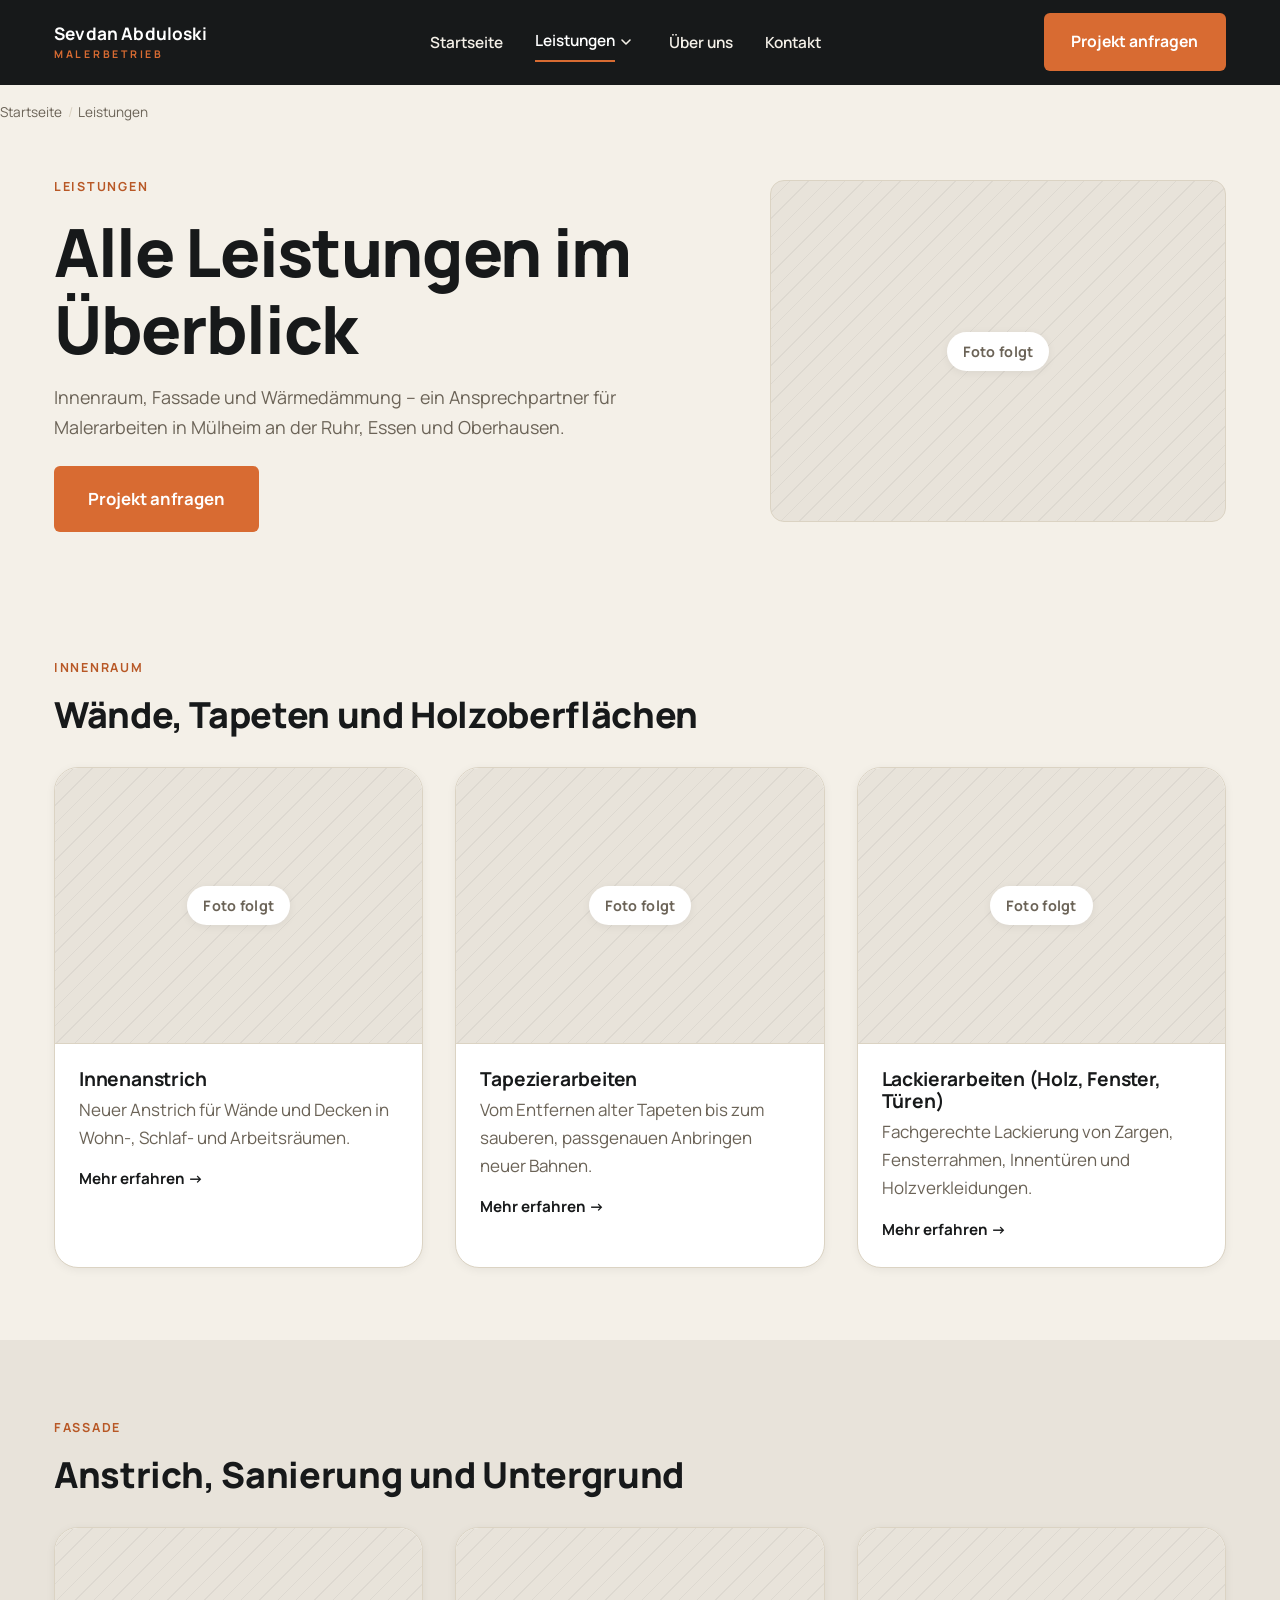
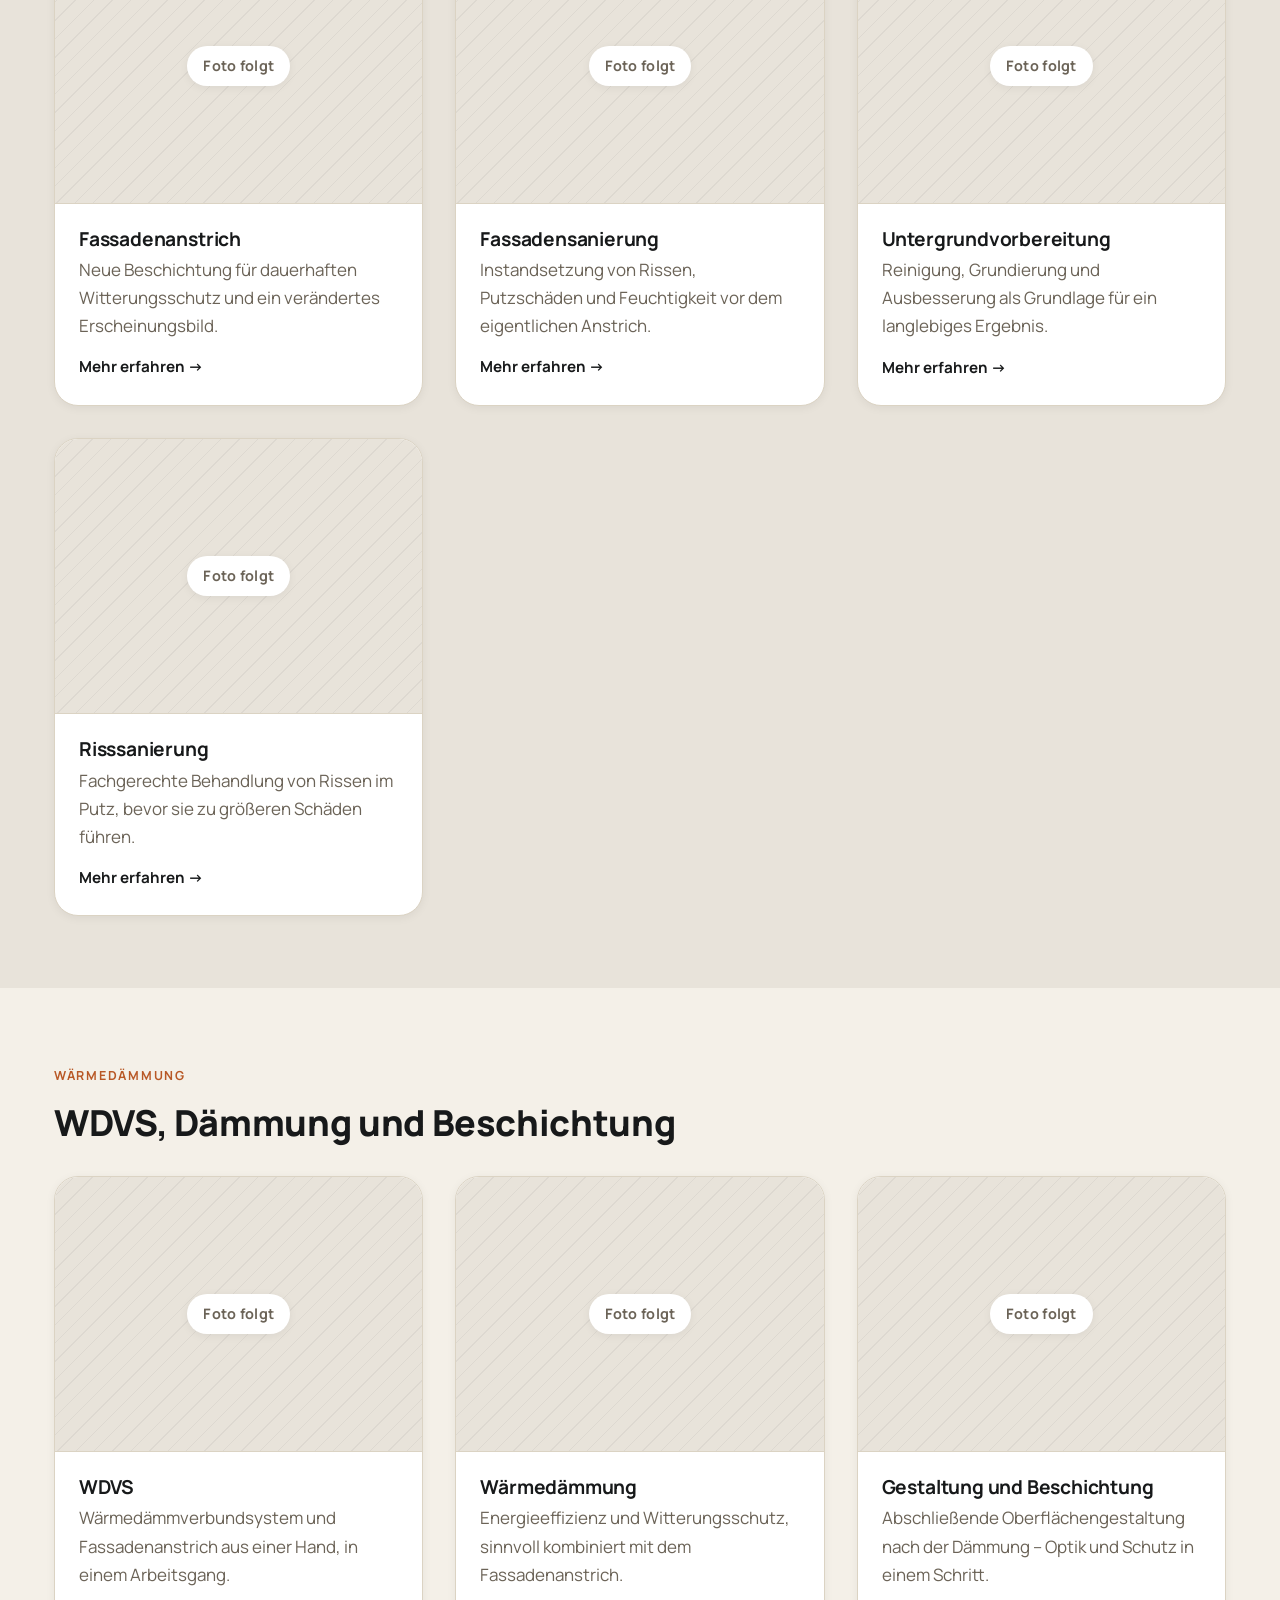
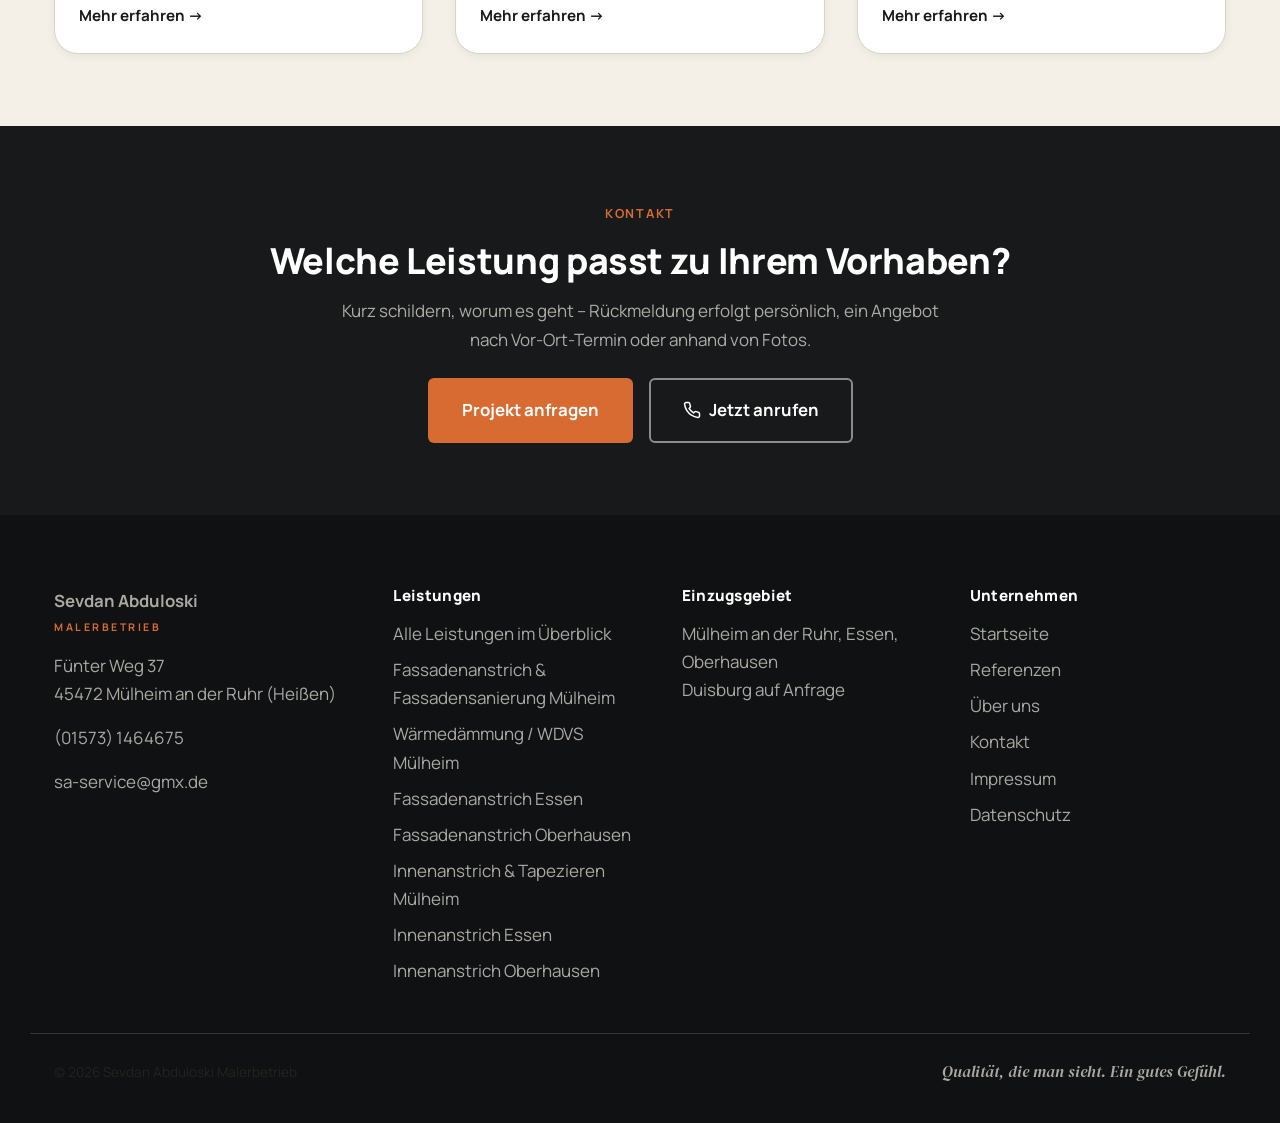
==== leistungen/index.html @ b9c37210 "Neue Leistungsübersicht und Referenzen-Seite leistungen/index.html: Übersicht der drei Leistungsgrup" ====
<!DOCTYPE html>
<html lang="de">
<head>
<!-- SITE_BASE_URL: https://daiworld450.github.io/malerbetrieb-abduloski/ (bei eigener Domain hier + in canonical/og:url ueberall ersetzen) -->
<meta charset="UTF-8">
<meta name="viewport" content="width=device-width, initial-scale=1.0">
<title>Leistungen | Sevdan Abduloski Malerbetrieb</title>
<meta name="description" content="Alle Leistungen von Sevdan Abduloski Malerbetrieb im Überblick: Innenanstrich, Tapezieren, Lackierarbeiten, Fassadenanstrich, Fassadensanierung und Wärmedämmung (WDVS).">
<link rel="canonical" href="https://daiworld450.github.io/malerbetrieb-abduloski/leistungen/index.html">
<link rel="icon" href="data:image/svg+xml,%3Csvg xmlns=%27http://www.w3.org/2000/svg%27 viewBox=%270 0 64 64%27%3E%3Crect width=%2764%27 height=%2764%27 rx=%2712%27 fill=%27%231f4e66%27/%3E%3Ctext x=%2732%27 y=%2743%27 font-size=%2732%27 font-family=%27Arial,sans-serif%27 font-weight=%27700%27 fill=%27%23e8783f%27 text-anchor=%27middle%27%3ES%3C/text%3E%3C/svg%3E">
<meta property="og:type" content="website">
<meta property="og:title" content="Leistungen | Sevdan Abduloski Malerbetrieb">
<meta property="og:description" content="Alle Leistungen von Sevdan Abduloski Malerbetrieb im Überblick: Innenanstrich, Tapezieren, Lackierarbeiten, Fassadenanstrich, Fassadensanierung und Wärmedämmung (WDVS).">
<meta property="og:url" content="https://daiworld450.github.io/malerbetrieb-abduloski/leistungen/index.html">
<meta property="og:locale" content="de_DE">
<meta property="og:site_name" content="Sevdan Abduloski Malerbetrieb">
<meta name="twitter:card" content="summary">
<meta name="twitter:title" content="Leistungen | Sevdan Abduloski Malerbetrieb">
<meta name="twitter:description" content="Alle Leistungen von Sevdan Abduloski Malerbetrieb im Überblick: Innenanstrich, Tapezieren, Lackierarbeiten, Fassadenanstrich, Fassadensanierung und Wärmedämmung (WDVS).">
<link rel="preconnect" href="https://fonts.googleapis.com">
<link rel="preconnect" href="https://fonts.gstatic.com" crossorigin>
<link href="https://fonts.googleapis.com/css2?family=DM+Serif+Display&family=Manrope:wght@400;500;600;700;800&display=swap" rel="stylesheet">
<link rel="stylesheet" href="../css/style.css">
<script type="application/ld+json">
{
  "@context": "https://schema.org",
  "@type": ["HomeAndConstructionBusiness", "HousePainter"],
  "@id": "https://daiworld450.github.io/malerbetrieb-abduloski/#business",
  "name": "Sevdan Abduloski Malerbetrieb",
  "url": "https://daiworld450.github.io/malerbetrieb-abduloski/",
  "telephone": "+4915731464675",
  "email": "sa-service@gmx.de",
  "address": {
    "@type": "PostalAddress",
    "streetAddress": "Fünter Weg 37",
    "addressLocality": "Mülheim an der Ruhr",
    "postalCode": "45472",
    "addressRegion": "Nordrhein-Westfalen",
    "addressCountry": "DE"
  },
  "areaServed": [
    { "@type": "City", "name": "Mülheim an der Ruhr" },
    { "@type": "City", "name": "Essen" },
    { "@type": "City", "name": "Oberhausen" }
  ]
}
</script>
</head>
<body>
<header class="site-header">
  <div class="container header-inner">
    <a href="../index.html" class="logo">
      <span class="logo-name">Sevdan Abduloski</span>
      <span class="logo-sub">Malerbetrieb</span>
    </a>
    <nav class="main-nav" id="main-nav">
      <ul>
        <li><a href="../index.html">Startseite</a></li>
        <li class="has-dropdown">
          <a href="../leistungen/index.html" class="dropdown-toggle is-active">Leistungen</a>
          <button type="button" class="dropdown-caret" aria-expanded="false" aria-controls="leistungen-dropdown" aria-label="Leistungen-Unterseiten anzeigen">
            <svg width="12" height="12" viewBox="0 0 12 12" aria-hidden="true"><path d="M2 4l4 4 4-4" fill="none" stroke="currentColor" stroke-width="1.6" stroke-linecap="round" stroke-linejoin="round"/></svg>
          </button>
          <ul class="dropdown" id="leistungen-dropdown">
              <li><a href="../leistungen/index.html" class="is-active">Alle Leistungen im Überblick</a></li>
              <li><a href="../leistungen/fassadenanstrich-fassadensanierung-muelheim.html">Fassadenanstrich & Fassadensanierung Mülheim</a></li>
              <li><a href="../leistungen/waermedaemmung-wdvs-muelheim.html">Wärmedämmung / WDVS Mülheim</a></li>
              <li><a href="../leistungen/fassadenanstrich-essen.html">Fassadenanstrich Essen</a></li>
              <li><a href="../leistungen/fassadenanstrich-oberhausen.html">Fassadenanstrich Oberhausen</a></li>
              <li><a href="../leistungen/innenanstrich-tapezieren-muelheim.html">Innenanstrich & Tapezieren Mülheim</a></li>
              <li><a href="../leistungen/innenanstrich-essen.html">Innenanstrich Essen</a></li>
              <li><a href="../leistungen/innenanstrich-oberhausen.html">Innenanstrich Oberhausen</a></li>
          </ul>
        </li>
        <li><a href="../ueber-uns.html">Über uns</a></li>
        <li><a href="../kontakt.html">Kontakt</a></li>
        <li class="nav-cta-mobile"><a href="../kontakt.html" class="btn btn-accent"><svg class="icon-arrow" width="18" height="18" viewBox="0 0 24 24" fill="none" stroke="currentColor" stroke-width="1.8" stroke-linecap="round" stroke-linejoin="round" aria-hidden="true"><path d="M4 12h16M13 5l7 7-7 7"/></svg> Projekt anfragen</a></li>
      </ul>
    </nav>
    <a href="../kontakt.html" class="btn btn-accent header-cta">Projekt anfragen</a>
    <button type="button" class="hamburger" id="hamburger" aria-label="Menü öffnen" aria-expanded="false" aria-controls="main-nav">
      <span></span><span></span><span></span>
    </button>
  </div>
</header>
<main id="main">

<nav class="breadcrumb" aria-label="Breadcrumb"><ol><li><a href="../index.html">Startseite</a></li><li aria-current="page">Leistungen</li></ol></nav>
<script type="application/ld+json">{"@context":"https://schema.org","@type":"BreadcrumbList","itemListElement":[{"@type":"ListItem","position":1,"name":"Startseite","item":"https://daiworld450.github.io/malerbetrieb-abduloski/index.html"},{"@type":"ListItem","position":2,"name":"Leistungen"}]}</script>

<section class="page-hero">
  <div class="container page-hero-grid">
    <div>
      <p class="kicker">Leistungen</p>
      <h1>Alle Leistungen im Überblick</h1>
      <p class="hero-lead">Innenraum, Fassade und Wärmedämmung – ein Ansprechpartner für Malerarbeiten
      in Mülheim an der Ruhr, Essen und Oberhausen.</p>
      <div class="btn-row">
        <a href="../kontakt.html" class="btn btn-accent btn-lg">Projekt anfragen</a>
      </div>
    </div>
    <div><!-- Foto folgt - spaeter ersetzen durch:
     <img src="/bilder/…" alt="Maler- und Lackierarbeiten von Sevdan Abduloski Malerbetrieb" width="800" height="600" loading="lazy"> -->
<div class="img-placeholder" style="aspect-ratio:4 / 3;" role="img" aria-label="Maler- und Lackierarbeiten von Sevdan Abduloski Malerbetrieb">
  <span class="img-placeholder__text">Foto folgt</span>
</div></div>
  </div>
</section>

<!-- Gruppe 1: Innenraum -->
<section class="section">
  <div class="container">
    <p class="kicker">Innenraum</p>
    <h2>Wände, Tapeten und Holzoberflächen</h2>
    <div class="service-grid">
      <a class="service-card" href="innenanstrich-tapezieren-muelheim.html">
        <div class="service-card__media">
          <!-- Foto folgt - spaeter ersetzen durch:
     <img src="/bilder/…" alt="Innenanstrich in einer Wohnung in Mülheim an der Ruhr" width="800" height="600" loading="lazy"> -->
<div class="img-placeholder" role="img" aria-label="Innenanstrich in einer Wohnung in Mülheim an der Ruhr">
  <span class="img-placeholder__text">Foto folgt</span>
</div>
        </div>
        <div class="service-card__body">
          <h3>Innenanstrich</h3>
          <p>Neuer Anstrich für Wände und Decken in Wohn-, Schlaf- und Arbeitsräumen.</p>
          <span class="link-arrow">Mehr erfahren →</span>
        </div>
      </a>
      <a class="service-card" href="innenanstrich-tapezieren-muelheim.html">
        <div class="service-card__media">
          <!-- Foto folgt - spaeter ersetzen durch:
     <img src="/bilder/…" alt="Tapezierarbeiten in einer Wohnung in Mülheim an der Ruhr" width="800" height="600" loading="lazy"> -->
<div class="img-placeholder" role="img" aria-label="Tapezierarbeiten in einer Wohnung in Mülheim an der Ruhr">
  <span class="img-placeholder__text">Foto folgt</span>
</div>
        </div>
        <div class="service-card__body">
          <h3>Tapezierarbeiten</h3>
          <p>Vom Entfernen alter Tapeten bis zum sauberen, passgenauen Anbringen neuer Bahnen.</p>
          <span class="link-arrow">Mehr erfahren →</span>
        </div>
      </a>
      <a class="service-card" href="innenanstrich-tapezieren-muelheim.html">
        <div class="service-card__media">
          <!-- Foto folgt - spaeter ersetzen durch:
     <img src="/bilder/…" alt="Lackierarbeiten an einer Innentür in Mülheim an der Ruhr" width="800" height="600" loading="lazy"> -->
<div class="img-placeholder" role="img" aria-label="Lackierarbeiten an einer Innentür in Mülheim an der Ruhr">
  <span class="img-placeholder__text">Foto folgt</span>
</div>
        </div>
        <div class="service-card__body">
          <h3>Lackierarbeiten (Holz, Fenster, Türen)</h3>
          <p>Fachgerechte Lackierung von Zargen, Fensterrahmen, Innentüren und Holzverkleidungen.</p>
          <span class="link-arrow">Mehr erfahren →</span>
        </div>
      </a>
    </div>
  </div>
</section>

<!-- Gruppe 2: Fassade -->
<section class="section section-alt">
  <div class="container">
    <p class="kicker">Fassade</p>
    <h2>Anstrich, Sanierung und Untergrund</h2>
    <div class="service-grid">
      <a class="service-card" href="fassadenanstrich-fassadensanierung-muelheim.html">
        <div class="service-card__media">
          <!-- Foto folgt - spaeter ersetzen durch:
     <img src="/bilder/…" alt="Fassadenanstrich an einem Wohnhaus in Mülheim an der Ruhr" width="800" height="600" loading="lazy"> -->
<div class="img-placeholder" role="img" aria-label="Fassadenanstrich an einem Wohnhaus in Mülheim an der Ruhr">
  <span class="img-placeholder__text">Foto folgt</span>
</div>
        </div>
        <div class="service-card__body">
          <h3>Fassadenanstrich</h3>
          <p>Neue Beschichtung für dauerhaften Witterungsschutz und ein verändertes Erscheinungsbild.</p>
          <span class="link-arrow">Mehr erfahren →</span>
        </div>
      </a>
      <a class="service-card" href="fassadenanstrich-fassadensanierung-muelheim.html">
        <div class="service-card__media">
          <!-- Foto folgt - spaeter ersetzen durch:
     <img src="/bilder/…" alt="Fassadensanierung an einem Wohnhaus in Mülheim an der Ruhr" width="800" height="600" loading="lazy"> -->
<div class="img-placeholder" role="img" aria-label="Fassadensanierung an einem Wohnhaus in Mülheim an der Ruhr">
  <span class="img-placeholder__text">Foto folgt</span>
</div>
        </div>
        <div class="service-card__body">
          <h3>Fassadensanierung</h3>
          <p>Instandsetzung von Rissen, Putzschäden und Feuchtigkeit vor dem eigentlichen Anstrich.</p>
          <span class="link-arrow">Mehr erfahren →</span>
        </div>
      </a>
      <a class="service-card" href="fassadenanstrich-fassadensanierung-muelheim.html">
        <div class="service-card__media">
          <!-- Foto folgt - spaeter ersetzen durch:
     <img src="/bilder/…" alt="Untergrundvorbereitung einer Fassade in Mülheim an der Ruhr" width="800" height="600" loading="lazy"> -->
<div class="img-placeholder" role="img" aria-label="Untergrundvorbereitung einer Fassade in Mülheim an der Ruhr">
  <span class="img-placeholder__text">Foto folgt</span>
</div>
        </div>
        <div class="service-card__body">
          <h3>Untergrundvorbereitung</h3>
          <p>Reinigung, Grundierung und Ausbesserung als Grundlage für ein langlebiges Ergebnis.</p>
          <span class="link-arrow">Mehr erfahren →</span>
        </div>
      </a>
      <a class="service-card" href="fassadenanstrich-fassadensanierung-muelheim.html">
        <div class="service-card__media">
          <!-- Foto folgt - spaeter ersetzen durch:
     <img src="/bilder/…" alt="Risssanierung an einer Fassade in Mülheim an der Ruhr" width="800" height="600" loading="lazy"> -->
<div class="img-placeholder" role="img" aria-label="Risssanierung an einer Fassade in Mülheim an der Ruhr">
  <span class="img-placeholder__text">Foto folgt</span>
</div>
        </div>
        <div class="service-card__body">
          <h3>Risssanierung</h3>
          <p>Fachgerechte Behandlung von Rissen im Putz, bevor sie zu größeren Schäden führen.</p>
          <span class="link-arrow">Mehr erfahren →</span>
        </div>
      </a>
    </div>
  </div>
</section>

<!-- Gruppe 3: WDVS -->
<section class="section">
  <div class="container">
    <p class="kicker">Wärmedämmung</p>
    <h2>WDVS, Dämmung und Beschichtung</h2>
    <div class="service-grid">
      <a class="service-card" href="waermedaemmung-wdvs-muelheim.html">
        <div class="service-card__media">
          <!-- Foto folgt - spaeter ersetzen durch:
     <img src="/bilder/…" alt="Wärmedämmverbundsystem (WDVS) an einer Fassade in Mülheim an der Ruhr" width="800" height="600" loading="lazy"> -->
<div class="img-placeholder" role="img" aria-label="Wärmedämmverbundsystem (WDVS) an einer Fassade in Mülheim an der Ruhr">
  <span class="img-placeholder__text">Foto folgt</span>
</div>
        </div>
        <div class="service-card__body">
          <h3>WDVS</h3>
          <p>Wärmedämmverbundsystem und Fassadenanstrich aus einer Hand, in einem Arbeitsgang.</p>
          <span class="link-arrow">Mehr erfahren →</span>
        </div>
      </a>
      <a class="service-card" href="waermedaemmung-wdvs-muelheim.html">
        <div class="service-card__media">
          <!-- Foto folgt - spaeter ersetzen durch:
     <img src="/bilder/…" alt="Wärmedämmung an einer Fassade in Mülheim an der Ruhr" width="800" height="600" loading="lazy"> -->
<div class="img-placeholder" role="img" aria-label="Wärmedämmung an einer Fassade in Mülheim an der Ruhr">
  <span class="img-placeholder__text">Foto folgt</span>
</div>
        </div>
        <div class="service-card__body">
          <h3>Wärmedämmung</h3>
          <p>Energieeffizienz und Witterungsschutz, sinnvoll kombiniert mit dem Fassadenanstrich.</p>
          <span class="link-arrow">Mehr erfahren →</span>
        </div>
      </a>
      <a class="service-card" href="waermedaemmung-wdvs-muelheim.html">
        <div class="service-card__media">
          <!-- Foto folgt - spaeter ersetzen durch:
     <img src="/bilder/…" alt="Gestaltung und Beschichtung einer gedämmten Fassade in Mülheim an der Ruhr" width="800" height="600" loading="lazy"> -->
<div class="img-placeholder" role="img" aria-label="Gestaltung und Beschichtung einer gedämmten Fassade in Mülheim an der Ruhr">
  <span class="img-placeholder__text">Foto folgt</span>
</div>
        </div>
        <div class="service-card__body">
          <h3>Gestaltung und Beschichtung</h3>
          <p>Abschließende Oberflächengestaltung nach der Dämmung – Optik und Schutz in einem Schritt.</p>
          <span class="link-arrow">Mehr erfahren →</span>
        </div>
      </a>
    </div>
  </div>
</section>

<section class="section cta-section">
  <div class="container cta-box">
    <p class="kicker">Kontakt</p>
    <h2>Welche Leistung passt zu Ihrem Vorhaben?</h2>
    <p>Kurz schildern, worum es geht – Rückmeldung erfolgt persönlich, ein Angebot nach Vor-Ort-Termin oder anhand von Fotos.</p>
    <div class="btn-row">
      <a href="../kontakt.html" class="btn btn-accent btn-lg">Projekt anfragen</a>
      <a href="tel:+4915731464675" class="btn btn-outline-light btn-lg"><svg class="icon-phone" width="18" height="18" viewBox="0 0 24 24" fill="none" stroke="currentColor" stroke-width="2" stroke-linecap="round" stroke-linejoin="round" aria-hidden="true"><path d="M22 16.92v3a2 2 0 0 1-2.18 2 19.79 19.79 0 0 1-8.63-3.07 19.5 19.5 0 0 1-6-6 19.79 19.79 0 0 1-3.07-8.67A2 2 0 0 1 4.11 2h3a2 2 0 0 1 2 1.72 12.84 12.84 0 0 0 .7 2.81 2 2 0 0 1-.45 2.11L8.09 9.91a16 16 0 0 0 6 6l1.27-1.27a2 2 0 0 1 2.11-.45 12.84 12.84 0 0 0 2.81.7A2 2 0 0 1 22 16.92z"/></svg> Jetzt anrufen</a>
    </div>
  </div>
</section>

</main>
<footer class="site-footer">
  <div class="container footer-inner">
    <div class="footer-col">
      <p class="footer-logo">Sevdan Abduloski<span>Malerbetrieb</span></p>
      <p>Fünter Weg 37<br>45472 Mülheim an der Ruhr (Heißen)</p>
      <p><a href="tel:+4915731464675">(01573) 1464675</a></p>
      <p><a href="mailto:sa-service@gmx.de">sa-service@gmx.de</a></p>
    </div>
    <div class="footer-col">
      <h2>Leistungen</h2>
      <ul>
        <li><a href="../leistungen/index.html">Alle Leistungen im Überblick</a></li>
        <li><a href="../leistungen/fassadenanstrich-fassadensanierung-muelheim.html">Fassadenanstrich & Fassadensanierung Mülheim</a></li>
        <li><a href="../leistungen/waermedaemmung-wdvs-muelheim.html">Wärmedämmung / WDVS Mülheim</a></li>
        <li><a href="../leistungen/fassadenanstrich-essen.html">Fassadenanstrich Essen</a></li>
        <li><a href="../leistungen/fassadenanstrich-oberhausen.html">Fassadenanstrich Oberhausen</a></li>
        <li><a href="../leistungen/innenanstrich-tapezieren-muelheim.html">Innenanstrich & Tapezieren Mülheim</a></li>
        <li><a href="../leistungen/innenanstrich-essen.html">Innenanstrich Essen</a></li>
        <li><a href="../leistungen/innenanstrich-oberhausen.html">Innenanstrich Oberhausen</a></li>
      </ul>
    </div>
    <div class="footer-col">
      <h2>Einzugsgebiet</h2>
      <p>Mülheim an der Ruhr, Essen, Oberhausen<br>Duisburg auf Anfrage</p>
    </div>
    <div class="footer-col">
      <h2>Unternehmen</h2>
      <ul>
        <li><a href="../index.html">Startseite</a></li>
        <li><a href="../referenzen.html">Referenzen</a></li>
        <li><a href="../ueber-uns.html">Über uns</a></li>
        <li><a href="../kontakt.html">Kontakt</a></li>
        <li><a href="../impressum.html">Impressum</a></li>
        <li><a href="../datenschutz.html">Datenschutz</a></li>
      </ul>
    </div>
  </div>
  <div class="footer-bottom container">
    <p>&copy; 2026 Sevdan Abduloski Malerbetrieb</p>
    <p class="footer-tagline">Qualität, die man sieht. Ein gutes Gefühl.</p>
  </div>
</footer>
<div class="mobile-action-bar" role="navigation" aria-label="Schnellkontakt">
  <a href="tel:+4915731464675" class="mobile-action-bar__item">
    <svg class="icon-phone" width="18" height="18" viewBox="0 0 24 24" fill="none" stroke="currentColor" stroke-width="2" stroke-linecap="round" stroke-linejoin="round" aria-hidden="true"><path d="M22 16.92v3a2 2 0 0 1-2.18 2 19.79 19.79 0 0 1-8.63-3.07 19.5 19.5 0 0 1-6-6 19.79 19.79 0 0 1-3.07-8.67A2 2 0 0 1 4.11 2h3a2 2 0 0 1 2 1.72 12.84 12.84 0 0 0 .7 2.81 2 2 0 0 1-.45 2.11L8.09 9.91a16 16 0 0 0 6 6l1.27-1.27a2 2 0 0 1 2.11-.45 12.84 12.84 0 0 0 2.81.7A2 2 0 0 1 22 16.92z"/></svg>
    <span>Anrufen</span>
  </a>
  <a href="https://wa.me/4915731464675" class="mobile-action-bar__item" target="_blank" rel="noopener noreferrer">
    <svg class="icon-chat" width="18" height="18" viewBox="0 0 24 24" fill="none" stroke="currentColor" stroke-width="1.8" stroke-linecap="round" stroke-linejoin="round" aria-hidden="true"><path d="M12 3C7.03 3 3 6.58 3 11c0 2.13.94 4.07 2.47 5.52L4.5 21l4.55-1.5c.94.32 1.94.5 2.95.5 4.97 0 9-3.58 9-8s-4.03-9-9-9z"/></svg>
    <span>WhatsApp</span>
  </a>
  <a href="../kontakt.html" class="mobile-action-bar__item mobile-action-bar__item--accent">
    <svg class="icon-arrow" width="18" height="18" viewBox="0 0 24 24" fill="none" stroke="currentColor" stroke-width="1.8" stroke-linecap="round" stroke-linejoin="round" aria-hidden="true"><path d="M4 12h16M13 5l7 7-7 7"/></svg>
    <span>Projekt anfragen</span>
  </a>
</div>
<script src="../js/main.js"></script>
</body>
</html>
---- css/style.css ----
/* ============================================================
   Sevdan Abduloski Malerbetrieb – style.css
   Design system v2 (Redesign Welle A, 2026-09).
   Reines Vanilla CSS, keine Frameworks, keine externen Assets
   außer Google Fonts (siehe DESIGN-SYSTEM.md im Repo-Root für
   die vollständige Komponenten-Dokumentation).
   ============================================================ */

:root {
  /* ---- Kernfarben (siehe DESIGN-SYSTEM.md) ---- */
  --color-ink: #17191A;        /* Anthrazit: Header, Footer, dunkle Flächen */
  --color-black: #101112;      /* tiefstes Schwarz, z.B. Footer-Untergrund */
  --color-paper: #F4F0E8;      /* Warmweiß: Seitenhintergrund */
  --color-white: #FFFFFF;
  --color-accent: #D86B32;     /* Orange/Kupfer – sparsam einsetzen */
  --color-accent-dark: #B85826;/* Hover-/Active-Zustand des Akzents */
  --color-subtle: #E8E3DA;     /* dezente Flächen auf Warmweiß */

  /* ---- Abgeleitete Text-/Rahmenfarben ---- */
  --color-text: #23231F;             /* Fließtext auf --color-paper/--color-white */
  --color-text-muted: #6B6357;       /* gedämpfter Text auf hellem Grund */
  --color-border: #DBD3C3;           /* Trennlinien/Rahmen auf hellem Grund */
  --color-on-ink: #F4F0E8;           /* Text auf dunklem Grund (= --color-paper) */
  --color-on-ink-muted: rgba(244, 240, 232, 0.68);
  --color-border-on-ink: rgba(244, 240, 232, 0.16);
  --color-ink-soft: #24262A;         /* etwas hellere Fläche auf Anthrazit (Cards) */

  /* ---- Typografie ---- */
  --font-sans: 'Manrope', -apple-system, "Segoe UI", Roboto, Helvetica, Arial, sans-serif;
  --font-serif: 'DM Serif Display', Georgia, 'Times New Roman', serif;

  /* ---- Radien / Abstände / Schatten ---- */
  --radius-sm: 6px;
  --radius-md: 14px;
  --radius-lg: 24px;
  --radius-pill: 999px;

  --space-1: 0.5rem;
  --space-2: 1rem;
  --space-3: 1.5rem;
  --space-4: 2rem;
  --space-5: 3rem;
  --space-6: 4.5rem;
  --space-7: 6.5rem;

  --container-width: 1220px;
  --shadow-sm: 0 2px 10px rgba(16, 17, 18, 0.06);
  --shadow-md: 0 16px 40px rgba(16, 17, 18, 0.12);
  --header-height: 84px;
  --mobile-bar-height: 68px;

  /* ---- Swatch-Töne (Welle B, rein dekorativ – siehe DESIGN-SYSTEM.md) ---- */
  --swatch-1: #EDE7DB;
  --swatch-2: #C9CBB7;
  --swatch-3: #AEBAC0;
  --swatch-4: #D9C3AE;
  --swatch-5: #8E8577;
  --swatch-6: #3F4A46;
}

/* -------------------- Reset / Base -------------------- */
*, *::before, *::after { box-sizing: border-box; }
html { scroll-behavior: smooth; overflow-x: hidden; }
body {
  margin: 0;
  font-family: var(--font-sans);
  font-size: 17px;
  color: var(--color-text);
  background: var(--color-paper);
  line-height: 1.65;
  -webkit-font-smoothing: antialiased;
  overflow-x: hidden;
}
img { max-width: 100%; display: block; }
a { color: var(--color-ink); text-decoration: none; }
a:hover { color: var(--color-accent); }
ul { list-style: none; margin: 0; padding: 0; }
h1, h2, h3, h4 {
  font-family: var(--font-sans);
  font-weight: 800;
  line-height: 1.15;
  letter-spacing: -0.01em;
  color: var(--color-ink);
  margin: 0 0 var(--space-2);
}
h1 { font-size: clamp(2.75rem, 5.2vw, 4.5rem); font-weight: 800; letter-spacing: -0.02em; }
h2 { font-size: clamp(1.7rem, 2.8vw, 2.35rem); }
h3 { font-size: 1.2rem; font-weight: 700; }
p { margin: 0 0 var(--space-2); color: var(--color-text); }
:focus-visible {
  outline: 2px solid var(--color-accent);
  outline-offset: 3px;
}
.container {
  width: 100%;
  max-width: var(--container-width);
  margin: 0 auto;
  padding: 0 var(--space-3);
}
main { display: block; }
.kicker {
  display: inline-block;
  text-transform: uppercase;
  letter-spacing: 0.14em;
  font-size: 0.78rem;
  font-weight: 700;
  color: var(--color-accent-dark);
  margin: 0 0 var(--space-2);
}
.section { padding: var(--space-6) 0; }
.section-alt { background: var(--color-subtle); }
.section-lead { max-width: 62ch; color: var(--color-text-muted); font-size: 1.05rem; }
.two-col {
  display: grid;
  grid-template-columns: 1fr 1fr;
  gap: var(--space-5);
  align-items: start;
}
.link-arrow { font-weight: 700; color: var(--color-ink); }
.link-arrow:hover { color: var(--color-accent); }

/* -------------------- Buttons (Komponente: CTAButton) -------------------- */
.btn {
  display: inline-flex;
  align-items: center;
  gap: 0.5rem;
  padding: 0.9rem 1.6rem;
  border-radius: var(--radius-sm);
  font-weight: 700;
  font-size: 0.98rem;
  border: 2px solid transparent;
  cursor: pointer;
  transition: transform 0.15s ease, background 0.15s ease, color 0.15s ease, border-color 0.15s ease;
}
.btn:hover { transform: translateY(-1px); }
.btn-accent { background: var(--color-accent); color: var(--color-white); }
.btn-accent:hover { background: var(--color-accent-dark); color: var(--color-white); }
.btn-outline { background: transparent; color: var(--color-ink); border-color: var(--color-ink); }
.btn-outline:hover { background: var(--color-ink); color: var(--color-white); }
.btn-outline-light { background: transparent; color: var(--color-white); border-color: rgba(255,255,255,0.5); }
.btn-outline-light:hover { background: rgba(255,255,255,0.12); color: var(--color-white); border-color: rgba(255,255,255,0.8); }
.btn-lg { padding: 1.05rem 2rem; font-size: 1.05rem; }
.btn-row { display: flex; flex-wrap: wrap; gap: var(--space-2); margin-top: var(--space-3); }
.icon-phone, .icon-chat, .icon-arrow { flex-shrink: 0; }

/* -------------------- Header / Nav (Komponente: Header/Nav) -------------------- */
.site-header {
  position: sticky;
  top: 0;
  z-index: 50;
  background: var(--color-ink);
  border-bottom: 1px solid transparent;
  transition: border-color 0.2s ease, box-shadow 0.2s ease;
}
.site-header.is-scrolled {
  border-bottom-color: rgba(244, 240, 232, 0.1);
  box-shadow: 0 8px 24px rgba(0,0,0,0.18);
}
.header-inner {
  display: flex;
  align-items: center;
  justify-content: space-between;
  height: var(--header-height);
  gap: var(--space-3);
}
.logo {
  display: flex;
  flex-direction: column;
  line-height: 1.2;
  color: var(--color-white);
  white-space: nowrap;
}
.logo:hover { color: var(--color-white); }
.logo-name { font-weight: 700; font-size: 1.08rem; letter-spacing: 0.01em; }
.logo-sub {
  font-size: 0.66rem;
  font-weight: 700;
  letter-spacing: 0.26em;
  text-transform: uppercase;
  color: var(--color-accent);
  margin-top: 3px;
}

.main-nav > ul {
  display: flex;
  align-items: center;
  gap: var(--space-4);
}
.main-nav > ul > li > a {
  font-weight: 600;
  font-size: 0.96rem;
  color: var(--color-on-ink);
  padding: 0.4rem 0;
  border-bottom: 2px solid transparent;
}
.main-nav > ul > li > a:hover,
.main-nav > ul > li > a.is-active { color: var(--color-white); border-color: var(--color-accent); }

.has-dropdown { position: relative; display: flex; align-items: center; }
.dropdown-toggle {
  display: inline-flex;
  align-items: center;
  gap: 0.4rem;
  background: none;
  border: none;
  font: inherit;
  font-weight: 600;
  font-size: 0.96rem;
  color: var(--color-on-ink);
  cursor: pointer;
  padding: 0.4rem 0;
  border-bottom: 2px solid transparent;
}
.dropdown-toggle:hover,
.dropdown-toggle.is-active { color: var(--color-white); border-color: var(--color-accent); }
/* Welle B: "Leistungen" ist jetzt ein echter Link auf leistungen/index.html
   (.dropdown-toggle). Das Auf-/Zuklappen des Untermenüs übernimmt ein
   separater Chevron-Button (.dropdown-caret) daneben. */
.dropdown-caret {
  display: inline-flex;
  align-items: center;
  justify-content: center;
  background: none;
  border: none;
  color: var(--color-on-ink);
  cursor: pointer;
  padding: 0.4rem 0.3rem;
}
.dropdown-caret:hover { color: var(--color-white); }
.dropdown-caret svg { transition: transform 0.15s ease; }
.dropdown-caret[aria-expanded="true"] svg,
.has-dropdown.is-open .dropdown-caret svg { transform: rotate(180deg); }
.dropdown {
  position: absolute;
  top: calc(100% + 14px);
  left: 0;
  min-width: 320px;
  background: var(--color-white);
  border: 1px solid var(--color-border);
  border-radius: var(--radius-md);
  box-shadow: var(--shadow-md);
  padding: 0.5rem;
  opacity: 0;
  visibility: hidden;
  transform: translateY(6px);
  transition: opacity 0.15s ease, transform 0.15s ease, visibility 0.15s ease;
}
.has-dropdown:hover .dropdown,
.has-dropdown.is-open .dropdown {
  opacity: 1;
  visibility: visible;
  transform: translateY(0);
}
.dropdown li a {
  display: block;
  padding: 0.65rem 0.8rem;
  border-radius: var(--radius-sm);
  color: var(--color-text);
  font-weight: 500;
  font-size: 0.95rem;
}
.dropdown li a:hover { background: var(--color-subtle); color: var(--color-ink); }

.header-cta { flex-shrink: 0; }
.nav-cta-mobile { display: none; }
.hamburger {
  display: none;
  flex-direction: column;
  justify-content: center;
  gap: 5px;
  width: 40px;
  height: 40px;
  background: none;
  border: none;
  cursor: pointer;
  padding: 0;
}
.hamburger span {
  display: block;
  width: 24px;
  height: 2px;
  background: var(--color-white);
  border-radius: 2px;
  transition: transform 0.2s ease, opacity 0.2s ease;
}
.hamburger[aria-expanded="true"] span:nth-child(1) { transform: translateY(7px) rotate(45deg); }
.hamburger[aria-expanded="true"] span:nth-child(2) { opacity: 0; }
.hamburger[aria-expanded="true"] span:nth-child(3) { transform: translateY(-7px) rotate(-45deg); }

/* -------------------- MobileActionBar -------------------- */
.mobile-action-bar {
  display: none;
  position: fixed;
  left: 0; right: 0; bottom: 0;
  z-index: 60;
  background: var(--color-ink);
  border-top: 1px solid rgba(244,240,232,0.12);
  padding-bottom: env(safe-area-inset-bottom);
  box-shadow: 0 -6px 20px rgba(0,0,0,0.22);
}
.mobile-action-bar__item {
  flex: 1;
  display: flex;
  flex-direction: column;
  align-items: center;
  justify-content: center;
  gap: 0.2rem;
  padding: 0.6rem 0.25rem 0.55rem;
  color: var(--color-on-ink);
  font-size: 0.72rem;
  font-weight: 700;
  text-align: center;
}
.mobile-action-bar__item:hover { color: var(--color-white); }
.mobile-action-bar__item--accent { color: var(--color-accent); }
.mobile-action-bar__item--accent:hover { color: var(--color-accent); opacity: 0.85; }

/* -------------------- Hero (Komponente: HeroSection) -------------------- */
.hero { padding: var(--space-6) 0 var(--space-5); background: var(--color-paper); }
.hero-grid {
  display: grid;
  grid-template-columns: 1.05fr 0.95fr;
  gap: var(--space-5);
  align-items: center;
}
.hero-lead { font-size: 1.12rem; color: var(--color-text-muted); max-width: 52ch; }

.page-hero { padding: var(--space-5) 0; background: var(--color-paper); }
.page-hero--narrow .container { max-width: 800px; }
.page-hero-grid {
  display: grid;
  grid-template-columns: 1.2fr 0.8fr;
  gap: var(--space-4);
  align-items: center;
}
/* HeroSection-Variante "Bild als Hintergrund" – vorbereitet für Welle B
   (siehe DESIGN-SYSTEM.md, Abschnitt HeroSection). Auf .page-hero anwenden
   und ein Hintergrundbild per Inline-Style oder Utility-Klasse ergänzen. */
.page-hero--image-bg {
  position: relative;
  padding: var(--space-7) 0;
  background-color: var(--color-ink);
  background-size: cover;
  background-position: center;
  color: var(--color-on-ink);
}
.page-hero--image-bg::before {
  content: "";
  position: absolute;
  inset: 0;
  background: linear-gradient(180deg, rgba(16,17,18,0.55), rgba(16,17,18,0.78));
}
.page-hero--image-bg .container { position: relative; z-index: 1; }
.page-hero--image-bg h1,
.page-hero--image-bg .kicker { color: var(--color-white); }
.page-hero--image-bg .hero-lead { color: var(--color-on-ink-muted); }

/* -------------------- Image placeholders -------------------- */
.img-placeholder {
  width: 100%;
  border-radius: var(--radius-md);
  border: 1px solid var(--color-border);
  background:
    repeating-linear-gradient(135deg, rgba(23,25,26,0.05), rgba(23,25,26,0.05) 1px, transparent 1px, transparent 13px),
    var(--color-subtle);
  display: flex;
  align-items: center;
  justify-content: center;
  color: var(--color-text-muted);
  font-weight: 700;
  font-size: 0.9rem;
  letter-spacing: 0.02em;
  overflow: hidden;
  position: relative;
}
.img-placeholder__text {
  background: var(--color-white);
  padding: 0.5rem 1rem;
  border-radius: var(--radius-pill);
  box-shadow: var(--shadow-sm);
}
.img-placeholder--dark {
  background:
    repeating-linear-gradient(135deg, rgba(244,240,232,0.05), rgba(244,240,232,0.05) 1px, transparent 1px, transparent 13px),
    var(--color-ink-soft);
  border-color: rgba(244,240,232,0.16);
}
.img-placeholder--dark .img-placeholder__text { background: var(--color-ink); color: var(--color-on-ink); }

/* -------------------- TrustBar -------------------- */
.trust-bar {
  border-top: 1px solid var(--color-border);
  border-bottom: 1px solid var(--color-border);
  background: var(--color-white);
}
.trust-bar__list {
  display: flex;
  flex-wrap: wrap;
  gap: var(--space-4);
  padding: var(--space-3) 0;
}
.trust-bar__item {
  display: flex;
  align-items: center;
  gap: 0.6rem;
  font-weight: 600;
  font-size: 0.95rem;
  color: var(--color-ink);
}
.trust-bar__item svg { color: var(--color-accent); flex-shrink: 0; }

/* -------------------- ServiceCard -------------------- */
.service-grid {
  display: grid;
  grid-template-columns: repeat(3, 1fr);
  gap: var(--space-4);
  margin-top: var(--space-4);
}
.service-card {
  display: block;
  background: var(--color-white);
  border: 1px solid var(--color-border);
  border-radius: var(--radius-lg);
  overflow: hidden;
  color: inherit;
  box-shadow: var(--shadow-sm);
  transition: box-shadow 0.2s ease, transform 0.2s ease;
}
.service-card:hover { box-shadow: var(--shadow-md); transform: translateY(-3px); color: inherit; }
.service-card__media .img-placeholder { border-radius: 0; border-width: 0 0 1px; aspect-ratio: 4 / 3; }
.service-card__body { padding: var(--space-3); }
.service-card__body h3 { margin-bottom: 0.4rem; }
.service-card__body p { color: var(--color-text-muted); margin-bottom: 0.75rem; }
.service-card__body .link-arrow { font-size: 0.95rem; }

/* -------------------- Spoke cards (Leistungs-Unterseiten) -------------------- */
.spoke-grid {
  display: grid;
  grid-template-columns: repeat(3, 1fr);
  gap: var(--space-3);
  margin-top: var(--space-3);
}
.spoke-card {
  display: block;
  padding: var(--space-3);
  border: 1px solid var(--color-border);
  border-radius: var(--radius-md);
  background: var(--color-white);
  color: inherit;
  transition: border-color 0.2s ease, transform 0.2s ease;
}
.spoke-card:hover { border-color: var(--color-accent); transform: translateY(-2px); color: inherit; }
.spoke-card h3 { color: var(--color-ink); margin-bottom: 0.35rem; }

/* -------------------- BeforeAfterSlider -------------------- */
.before-after-block {
  display: grid;
  grid-template-columns: 1.3fr 0.7fr;
  gap: var(--space-5);
  align-items: center;
  margin-top: var(--space-4);
}
.before-after {
  position: relative;
  width: 100%;
  aspect-ratio: 4 / 3;
  border-radius: var(--radius-lg);
  overflow: hidden;
  box-shadow: var(--shadow-md);
  user-select: none;
  touch-action: pan-y;
  border: 1px solid var(--color-border);
}
.before-after__side {
  position: absolute;
  inset: 0;
  width: 100%;
  height: 100%;
}
.before-after__side .img-placeholder { border-radius: 0; border: none; height: 100%; }
.before-after__side--after {
  clip-path: inset(0 0 0 var(--ba-position, 50%));
}
.before-after__tag {
  position: absolute;
  top: var(--space-2);
  padding: 0.3rem 0.8rem;
  border-radius: var(--radius-pill);
  background: rgba(16,17,18,0.72);
  color: var(--color-white);
  font-size: 0.72rem;
  font-weight: 700;
  letter-spacing: 0.06em;
  text-transform: uppercase;
  z-index: 2;
}
.before-after__side--before .before-after__tag { left: var(--space-2); }
.before-after__side--after .before-after__tag { right: var(--space-2); }
.before-after__handle {
  position: absolute;
  top: 0;
  bottom: 0;
  left: var(--ba-position, 50%);
  width: 0;
  transform: translateX(-50%);
  z-index: 3;
  cursor: ew-resize;
}
.before-after__handle::before {
  content: "";
  position: absolute;
  top: 0; bottom: 0; left: 50%;
  width: 2px;
  background: var(--color-white);
  transform: translateX(-50%);
  box-shadow: 0 0 0 1px rgba(0,0,0,0.15);
}
.before-after__grip {
  position: absolute;
  top: 50%; left: 50%;
  width: 44px; height: 44px;
  transform: translate(-50%, -50%);
  background: var(--color-white);
  border-radius: 50%;
  display: flex;
  align-items: center;
  justify-content: center;
  box-shadow: var(--shadow-md);
  color: var(--color-ink);
}
.before-after__handle:focus-visible .before-after__grip {
  outline: 2px solid var(--color-accent);
  outline-offset: 2px;
}
.before-after__meta h3 { margin-bottom: 0.35rem; }
.before-after__meta p { color: var(--color-text-muted); }
.before-after__meta .btn { margin-top: var(--space-2); }

/* -------------------- ProcessSteps -------------------- */
.process-steps {
  display: grid;
  grid-template-columns: repeat(4, 1fr);
  gap: var(--space-4);
  margin-top: var(--space-5);
  counter-reset: process;
}
.process-step { text-align: left; }
.process-step__num {
  display: inline-flex;
  align-items: center;
  justify-content: center;
  width: 52px;
  height: 52px;
  border-radius: 50%;
  border: 1.5px solid var(--color-ink);
  color: var(--color-ink);
  font-family: var(--font-serif);
  font-size: 1.4rem;
  margin-bottom: var(--space-2);
}
.process-step__title { font-weight: 700; margin-bottom: 0.35rem; font-size: 1.05rem; color: var(--color-ink); }
.process-step__text { color: var(--color-text-muted); font-size: 0.95rem; margin: 0; }

/* -------------------- Owner / "Der Betrieb" Block -------------------- */
.owner-block {
  background: var(--color-ink);
  color: var(--color-on-ink);
  border-radius: var(--radius-lg);
  padding: var(--space-5);
  display: grid;
  grid-template-columns: 0.85fr 1.15fr;
  gap: var(--space-5);
  align-items: center;
}
.owner-block__media .img-placeholder { aspect-ratio: 3 / 4; }
.owner-block .kicker { color: var(--color-accent); }
.owner-block h2 { color: var(--color-white); }
.owner-block__quote {
  font-family: var(--font-serif);
  font-size: 1.5rem;
  line-height: 1.4;
  font-style: italic;
  color: var(--color-white);
  margin: var(--space-2) 0 var(--space-3);
}
.owner-block__note { font-size: 0.85rem; color: var(--color-on-ink-muted); margin-bottom: var(--space-3); }
.owner-block__signature {
  font-family: var(--font-serif);
  font-style: italic;
  font-size: 1.6rem;
  color: var(--color-white);
}

/* -------------------- Region -------------------- */
.region-grid {
  display: grid;
  grid-template-columns: repeat(3, 1fr);
  gap: var(--space-3);
  margin-top: var(--space-4);
}
.region-card {
  padding: var(--space-3);
  border: 1px solid var(--color-border);
  border-radius: var(--radius-md);
  background: var(--color-white);
}
.region-card h3 { margin-bottom: 0.3rem; }
.region-card p { color: var(--color-text-muted); margin: 0; font-size: 0.95rem; }
.region-card--note { background: transparent; border-style: dashed; }
.region-map { margin: var(--space-4) 0 0; }
.region-map svg { width: 100%; height: auto; display: block; }

/* -------------------- CTA banner -------------------- */
.cta-section { background: var(--color-ink); }
.cta-box { text-align: center; color: var(--color-on-ink); }
.cta-box .kicker { color: var(--color-accent); }
.cta-box h2 { color: var(--color-white); }
.cta-box p { color: var(--color-on-ink-muted); max-width: 60ch; margin-left: auto; margin-right: auto; }
.cta-box .btn-row { justify-content: center; }

/* -------------------- Breadcrumb -------------------- */
.breadcrumb { padding: var(--space-2) 0 0; }
.breadcrumb .container, .breadcrumb ol { padding: 0; }
.breadcrumb {
  font-size: 0.85rem;
  color: var(--color-text-muted);
}
.breadcrumb .container { max-width: var(--container-width); margin: 0 auto; padding: var(--space-2) var(--space-3) 0; }
.breadcrumb ol { display: flex; flex-wrap: wrap; gap: 0.35rem; list-style: none; margin: 0; }
.breadcrumb li:not(:last-child)::after { content: "/"; margin-left: 0.35rem; color: var(--color-border); }
.breadcrumb a { color: var(--color-text-muted); }
.breadcrumb a:hover { color: var(--color-ink); }

/* -------------------- Quote / legal -------------------- */
.quote-block {
  margin: 0;
  padding: var(--space-4);
  border-left: 4px solid var(--color-accent);
  background: var(--color-white);
  border-radius: var(--radius-md);
  font-family: var(--font-serif);
  font-size: 1.3rem;
  font-style: italic;
}
.quote-block cite { display: block; margin-top: var(--space-2); font-style: normal; font-family: var(--font-sans); font-weight: 700; color: var(--color-ink); }

.legal-text h2 { margin-top: var(--space-4); }
.legal-text .container { max-width: 820px; }

.contact-facts { display: grid; gap: 0.6rem; margin: var(--space-2) 0 var(--space-4); }
.contact-facts--lg { gap: var(--space-2); margin-bottom: var(--space-4); }

.error-section { text-align: center; padding: var(--space-7) 0; }

/* -------------------- Content check-list (z.B. Ablaufschritte) -------------------- */
.check-list {
  display: grid;
  gap: 0.75rem;
  margin-top: var(--space-3);
  max-width: 62ch;
}
.check-list li {
  position: relative;
  padding-left: 1.8rem;
  font-weight: 500;
}
.check-list li::before {
  content: "\2713";
  position: absolute;
  left: 0;
  top: 0;
  color: var(--color-accent);
  font-weight: 800;
}

/* -------------------- FAQAccordion (Basis, siehe DESIGN-SYSTEM.md) -------------------- */
.faq-accordion { display: grid; gap: 0.75rem; margin-top: var(--space-3); max-width: 74ch; }
.faq-item {
  border: 1px solid var(--color-border);
  border-radius: var(--radius-md);
  background: var(--color-white);
  overflow: hidden;
}
.faq-item summary {
  cursor: pointer;
  list-style: none;
  padding: var(--space-2) var(--space-3);
  font-weight: 700;
  color: var(--color-ink);
  display: flex;
  align-items: center;
  justify-content: space-between;
  gap: var(--space-2);
}
.faq-item summary::-webkit-details-marker { display: none; }
.faq-item summary::after {
  content: "+";
  font-size: 1.3rem;
  font-weight: 400;
  color: var(--color-accent);
  flex-shrink: 0;
}
.faq-item[open] summary::after { content: "\2212"; }
.faq-item__body { padding: 0 var(--space-3) var(--space-3); color: var(--color-text-muted); margin: 0; }

/* -------------------- ProjectCard (Basis, siehe DESIGN-SYSTEM.md) -------------------- */
.project-grid {
  display: grid;
  grid-template-columns: repeat(3, 1fr);
  gap: var(--space-4);
  margin-top: var(--space-4);
}
.project-card {
  display: block;
  background: var(--color-white);
  border: 1px solid var(--color-border);
  border-radius: var(--radius-lg);
  overflow: hidden;
  color: inherit;
  box-shadow: var(--shadow-sm);
  transition: box-shadow 0.2s ease, transform 0.2s ease;
}
.project-card:hover { box-shadow: var(--shadow-md); transform: translateY(-3px); color: inherit; }
.project-card__media .img-placeholder { border-radius: 0; aspect-ratio: 4 / 3; }
.project-card__body { padding: var(--space-3); }
.project-card__body .kicker { margin-bottom: 0.3rem; }
.project-card__body h3 { margin-bottom: 0.25rem; }
.project-card__body p { color: var(--color-text-muted); margin: 0; }

/* -------------------- Contact form -------------------- */
.contact-form { display: grid; gap: 0.4rem; }
.contact-form label { font-weight: 600; margin-top: 0.6rem; }
.contact-form input, .contact-form textarea {
  font: inherit;
  padding: 0.75rem 0.9rem;
  border: 1px solid var(--color-border);
  border-radius: var(--radius-sm);
  background: var(--color-white);
  color: var(--color-text);
}
.contact-form input:focus, .contact-form textarea:focus {
  outline: none;
  border-color: var(--color-ink);
  box-shadow: 0 0 0 3px var(--color-subtle);
}
.contact-form button { margin-top: var(--space-2); justify-self: start; }

/* -------------------- Welle B: neue Komponenten (siehe DESIGN-SYSTEM.md) -------------------- */

/* PlaceholderNote – ersetzt eckige-Klammer-Platzhalter im Fließtext */
.placeholder-note {
  font-style: italic;
  color: var(--color-text-muted);
  font-size: 0.95rem;
  margin: 0;
}
.placeholder-note--on-ink { color: var(--color-on-ink-muted); }

/* ValueCard (Werte-Grid, z.B. ueber-uns.html) */
.value-grid {
  display: grid;
  grid-template-columns: repeat(3, 1fr);
  gap: var(--space-3);
  margin-top: var(--space-4);
}
.value-card {
  padding: var(--space-3);
  border: 1px solid var(--color-border);
  border-radius: var(--radius-md);
  background: var(--color-white);
}
.value-card svg { color: var(--color-accent); margin-bottom: var(--space-2); }
.value-card h3 { margin-bottom: 0.3rem; }
.value-card p { color: var(--color-text-muted); margin: 0; font-size: 0.95rem; }

/* Foto-Platzhalter-Galerie (z.B. "Bilder bei der Arbeit") */
.gallery-grid {
  display: grid;
  grid-template-columns: repeat(4, 1fr);
  gap: var(--space-2);
  margin-top: var(--space-4);
}
.gallery-grid .img-placeholder { aspect-ratio: 4 / 3; }

/* Cross-Link-Modul (Teaser zu einer weiteren Leistungsseite) */
.cross-link {
  display: flex;
  flex-wrap: wrap;
  align-items: center;
  justify-content: space-between;
  gap: var(--space-3);
  padding: var(--space-4);
  border: 1px solid var(--color-border);
  border-radius: var(--radius-lg);
  background: var(--color-white);
  margin-top: var(--space-5);
}
.cross-link__body { max-width: 62ch; }
.cross-link__body .kicker { margin-bottom: 0.3rem; }
.cross-link__body h3 { margin-bottom: 0.35rem; }
.cross-link__body p { color: var(--color-text-muted); margin: 0; }
.cross-link .btn { flex-shrink: 0; }

/* Toggle-Gruppe – Kategorie-Auswahl (kontakt.html) und Filter-Tabs (referenzen.html) */
.toggle-group { display: flex; flex-wrap: wrap; gap: 0.6rem; margin: var(--space-2) 0 var(--space-3); }
.toggle-btn {
  padding: 0.55rem 1.1rem;
  border-radius: var(--radius-pill);
  border: 1.5px solid var(--color-border);
  background: var(--color-white);
  color: var(--color-text);
  font: inherit;
  font-weight: 700;
  font-size: 0.9rem;
  cursor: pointer;
  transition: border-color 0.15s ease, background 0.15s ease, color 0.15s ease;
}
.toggle-btn:hover { border-color: var(--color-ink); }
.toggle-btn.is-active { background: var(--color-ink); border-color: var(--color-ink); color: var(--color-white); }

/* ContactCard (drei große Kontaktkarten, kontakt.html) */
.contact-card-grid {
  display: grid;
  grid-template-columns: repeat(3, 1fr);
  gap: var(--space-3);
  margin-top: var(--space-4);
}
.contact-card {
  display: flex;
  flex-direction: column;
  align-items: flex-start;
  gap: 0.5rem;
  padding: var(--space-4);
  border: 1px solid var(--color-border);
  border-radius: var(--radius-lg);
  background: var(--color-white);
  color: inherit;
  transition: box-shadow 0.2s ease, transform 0.2s ease;
}
.contact-card:hover { box-shadow: var(--shadow-md); transform: translateY(-3px); color: inherit; }
.contact-card svg { color: var(--color-accent); }
.contact-card h3 { margin: 0; }
.contact-card p { color: var(--color-text-muted); margin: 0; font-size: 0.95rem; }

/* Factor-Grid – "Was beeinflusst die Kosten?" (Karten nutzen .region-card) */
.factor-grid {
  display: grid;
  grid-template-columns: repeat(4, 1fr);
  gap: var(--space-3);
  margin-top: var(--space-4);
}

/* Farbton-Swatches (innenanstrich-tapezieren-muelheim.html) – rein dekorative
   Muster-Töne, keine echten Produktfarben, siehe --swatch-* in :root. */
.swatch-grid { display: flex; flex-wrap: wrap; gap: var(--space-3); margin-top: var(--space-4); }
.swatch { text-align: center; }
.swatch__chip {
  width: 72px;
  height: 72px;
  border-radius: var(--radius-md);
  border: 1px solid var(--color-border);
  margin: 0 auto 0.5rem;
}
.swatch__label { font-size: 0.82rem; font-weight: 600; color: var(--color-text-muted); }

/* WDVS-Aufbau-Diagramm (eigenes Inline-SVG, keine Fotos nötig) */
.wdvs-diagram { margin: var(--space-4) 0; }
.wdvs-diagram svg { width: 100%; height: auto; display: block; }

/* -------------------- Footer -------------------- */
.site-footer { background: var(--color-black); color: var(--color-on-ink-muted); padding: var(--space-6) 0 var(--space-3); }
.footer-inner {
  display: grid;
  grid-template-columns: 1.2fr repeat(3, 1fr);
  gap: var(--space-4);
}
.footer-logo { font-weight: 700; color: var(--color-white); font-size: 1.05rem; margin-bottom: var(--space-2); }
.footer-logo span { display: block; font-size: 0.66rem; font-weight: 700; letter-spacing: 0.24em; text-transform: uppercase; color: var(--color-accent); margin-top: 4px; }
.footer-col h2 { color: var(--color-white); font-size: 0.95rem; letter-spacing: 0.02em; margin-bottom: var(--space-2); }
.footer-col p, .footer-col a { color: var(--color-on-ink-muted); }
.footer-col a:hover { color: var(--color-accent); }
.footer-col ul { display: grid; gap: 0.5rem; }
.footer-bottom {
  border-top: 1px solid var(--color-border-on-ink);
  margin-top: var(--space-5);
  padding-top: var(--space-3);
  font-size: 0.85rem;
  color: rgba(244,240,232,0.5);
  display: flex;
  flex-wrap: wrap;
  gap: var(--space-2);
  justify-content: space-between;
  align-items: baseline;
}
.footer-tagline { font-family: var(--font-serif); font-style: italic; font-size: 1rem; color: var(--color-on-ink-muted); margin: 0; }

/* ============================================================
   Responsive
   ============================================================ */
@media (max-width: 1024px) {
  .footer-inner { grid-template-columns: 1fr 1fr; }
  .service-grid { grid-template-columns: 1fr; }
  .process-steps { grid-template-columns: repeat(2, 1fr); }
  .region-grid { grid-template-columns: 1fr 1fr; }
  .value-grid { grid-template-columns: 1fr 1fr; }
  .factor-grid { grid-template-columns: 1fr 1fr; }
  .contact-card-grid { grid-template-columns: 1fr; }
}

@media (max-width: 900px) {
  .hero-grid, .page-hero-grid, .two-col, .before-after-block, .owner-block { grid-template-columns: 1fr; }
  .hero-media, .page-hero-grid > div:last-child { order: -1; }
  .owner-block__media { order: -1; }
  .owner-block { padding: var(--space-4); }
  .spoke-grid { grid-template-columns: 1fr; }
  .project-grid { grid-template-columns: 1fr; }
  .value-grid { grid-template-columns: 1fr; }
  .gallery-grid { grid-template-columns: repeat(2, 1fr); }
}

@media (max-width: 768px) {
  .header-cta { display: none; }
  .hamburger { display: flex; }
  .main-nav {
    position: fixed;
    inset: var(--header-height) 0 0 0;
    background: var(--color-ink);
    transform: translateX(100%);
    transition: transform 0.25s ease;
    overflow-y: auto;
    padding: var(--space-3);
  }
  .main-nav.is-open { transform: translateX(0); }
  .main-nav > ul {
    flex-direction: column;
    align-items: stretch;
    gap: 0;
  }
  .main-nav > ul > li { border-bottom: 1px solid var(--color-border-on-ink); }
  .main-nav > ul > li > a { display: block; padding: 1rem 0.25rem; }
  .has-dropdown { flex-wrap: wrap; }
  .dropdown-toggle { flex: 1 1 auto; padding: 1rem 0.25rem; }
  .dropdown-caret { flex: 0 0 auto; padding: 1rem 0.5rem; }
  .dropdown { flex-basis: 100%; }
  .dropdown {
    position: static;
    box-shadow: none;
    border: none;
    background: transparent;
    opacity: 1;
    visibility: visible;
    transform: none;
    display: none;
    padding: 0 0 0.5rem 0.5rem;
  }
  .dropdown li a { color: var(--color-on-ink); }
  .dropdown li a:hover { background: rgba(244,240,232,0.08); color: var(--color-white); }
  .has-dropdown.is-open .dropdown { display: block; }
  .nav-cta-mobile { display: block; padding: 1rem 0.25rem; }
  .nav-cta-mobile .btn { width: 100%; justify-content: center; }
  .mobile-action-bar { display: flex; }
  body { padding-bottom: var(--mobile-bar-height); }
  .footer-inner { grid-template-columns: 1fr; }
  .process-steps { grid-template-columns: 1fr 1fr; }
  .region-grid { grid-template-columns: 1fr; }
  .footer-bottom { flex-direction: column; align-items: flex-start; gap: 0.35rem; }
}

@media (max-width: 480px) {
  .btn-row { flex-direction: column; align-items: stretch; }
  .btn-row .btn { justify-content: center; }
  .process-steps { grid-template-columns: 1fr; }
  .factor-grid { grid-template-columns: 1fr; }
  .gallery-grid { grid-template-columns: 1fr 1fr; }
  .cross-link { flex-direction: column; align-items: flex-start; }
}
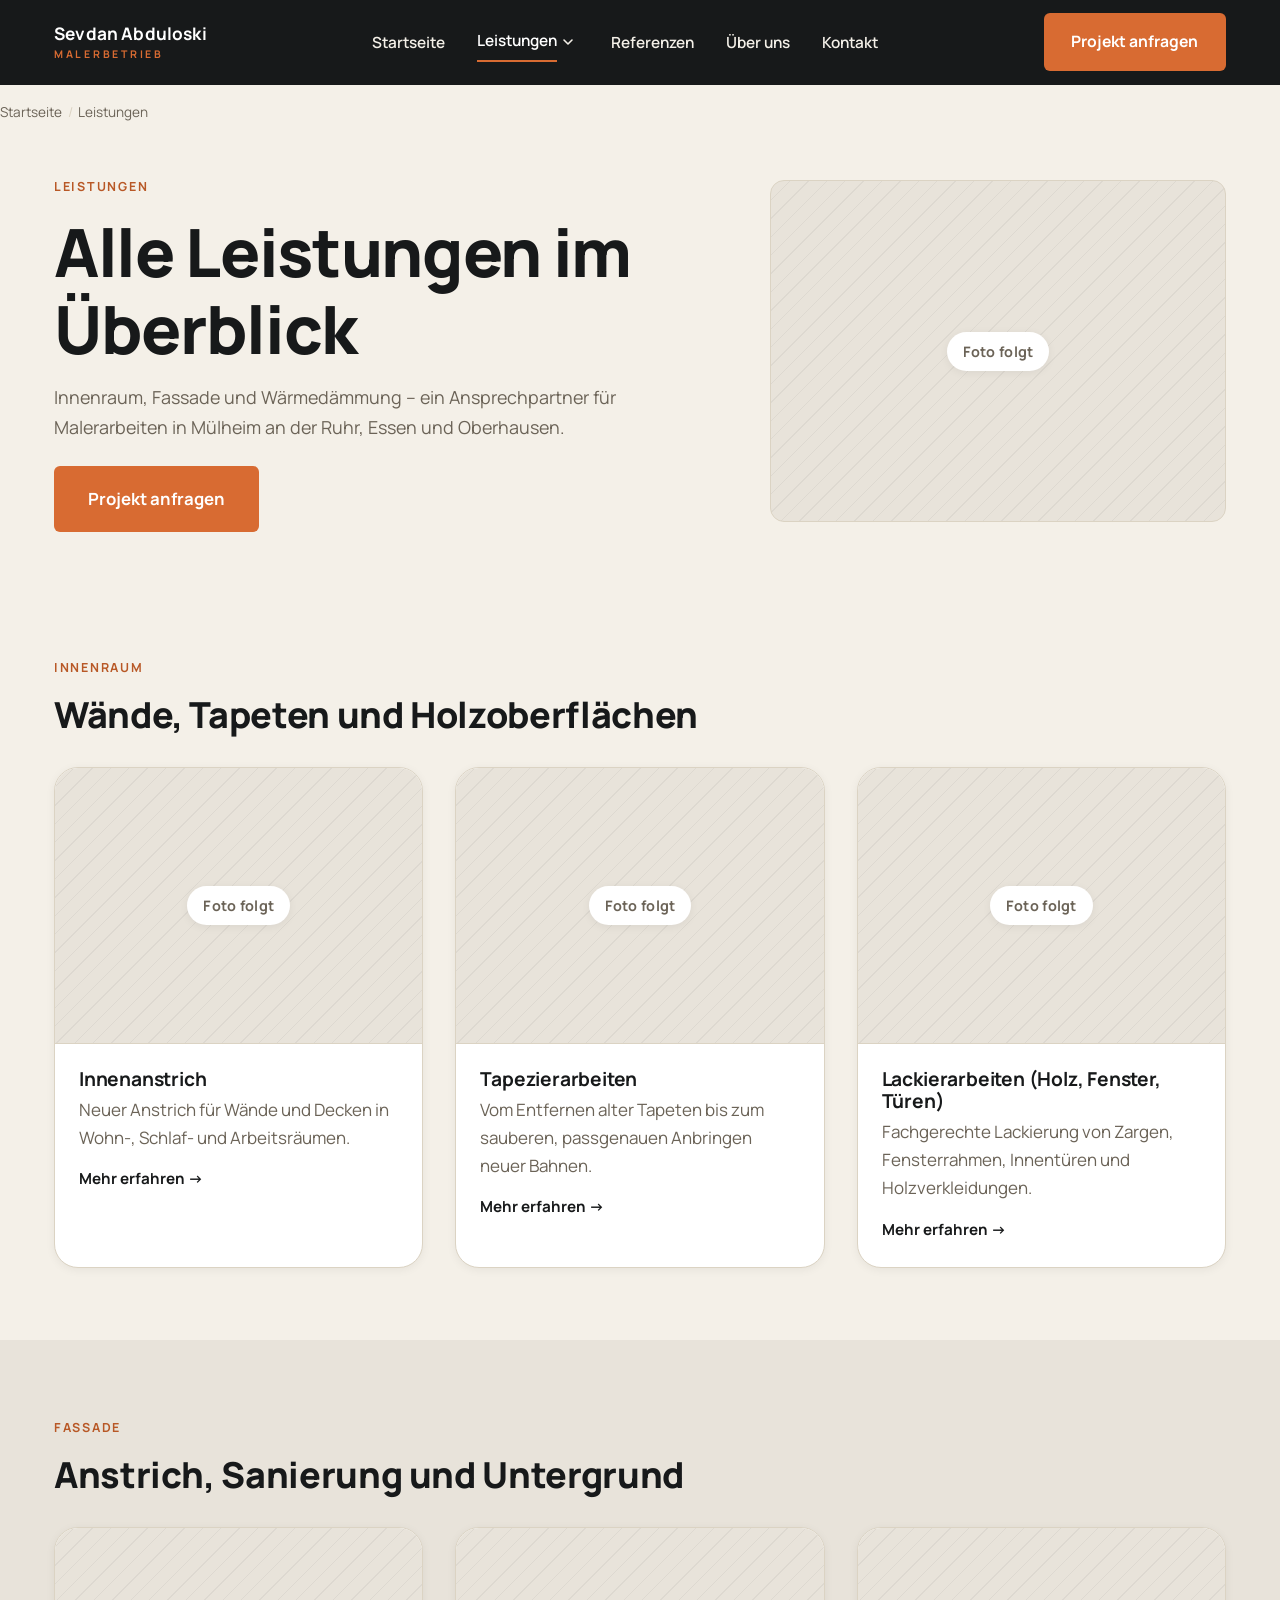
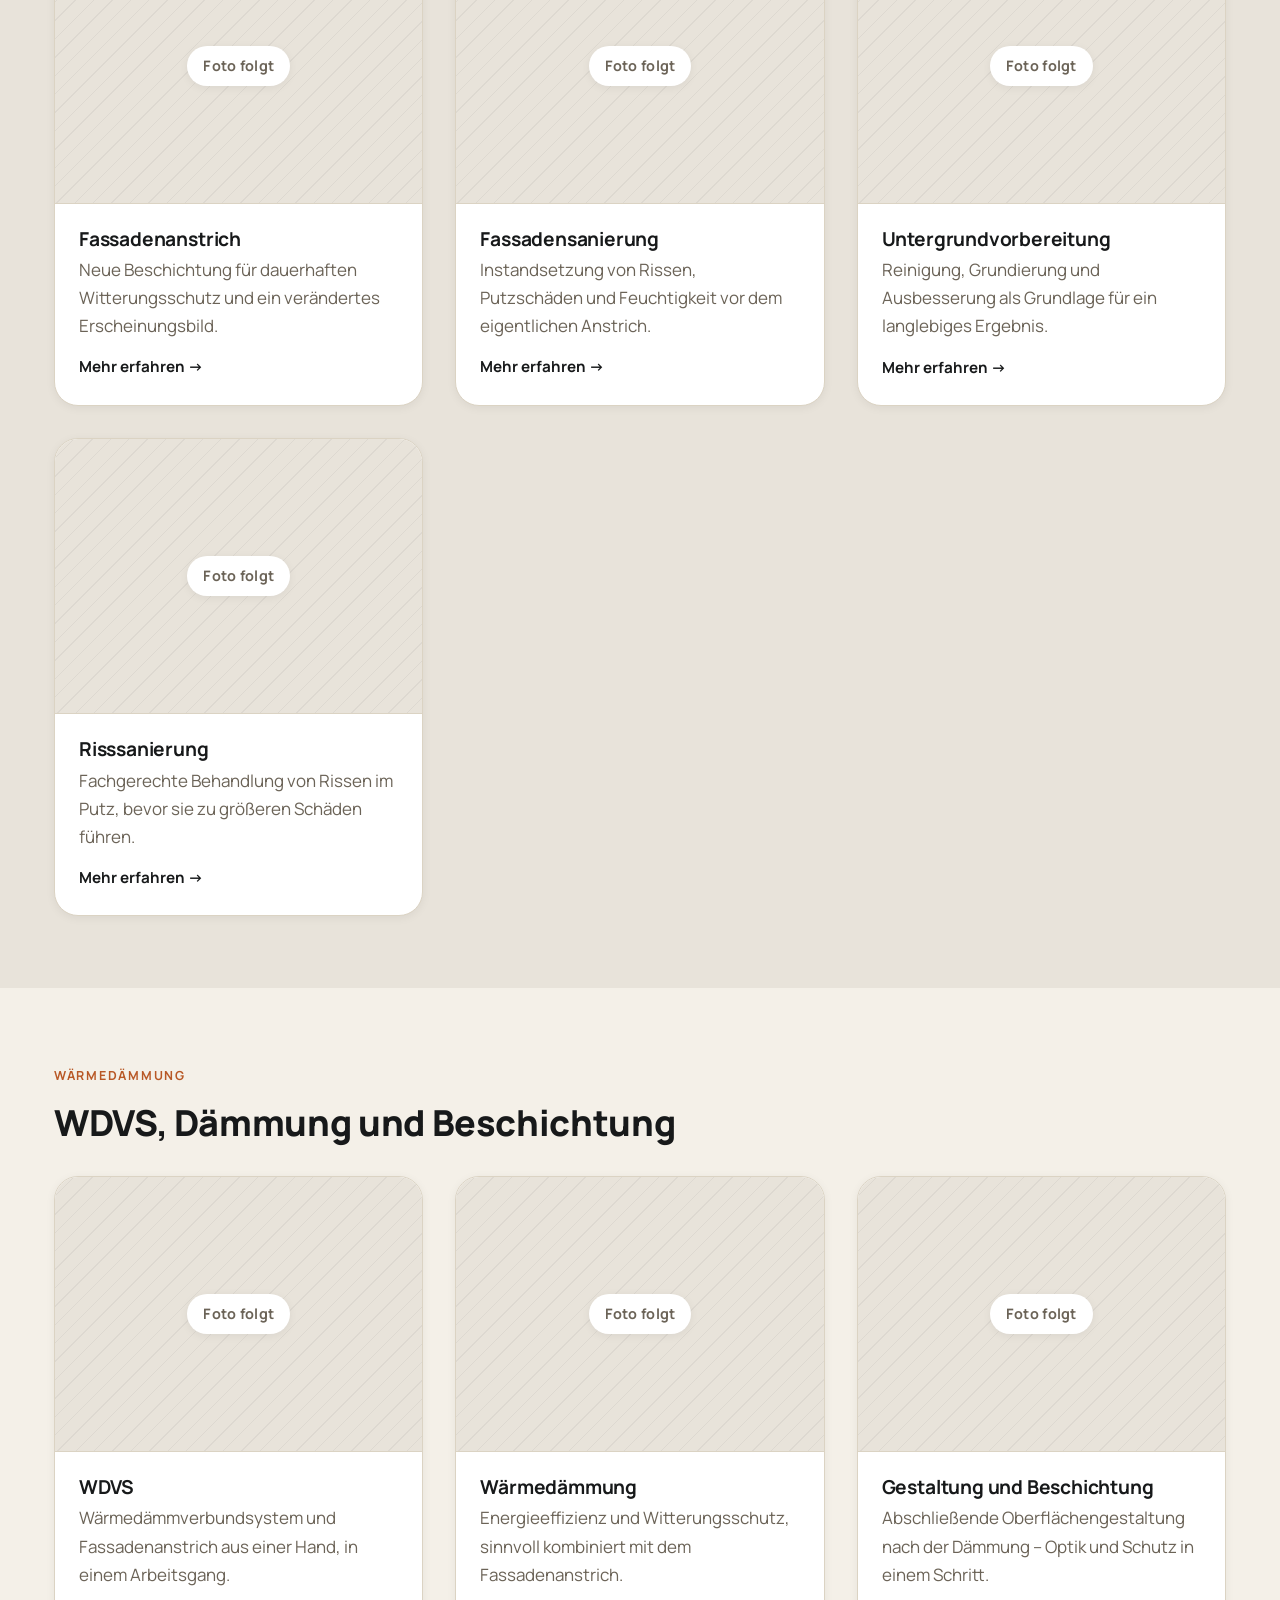
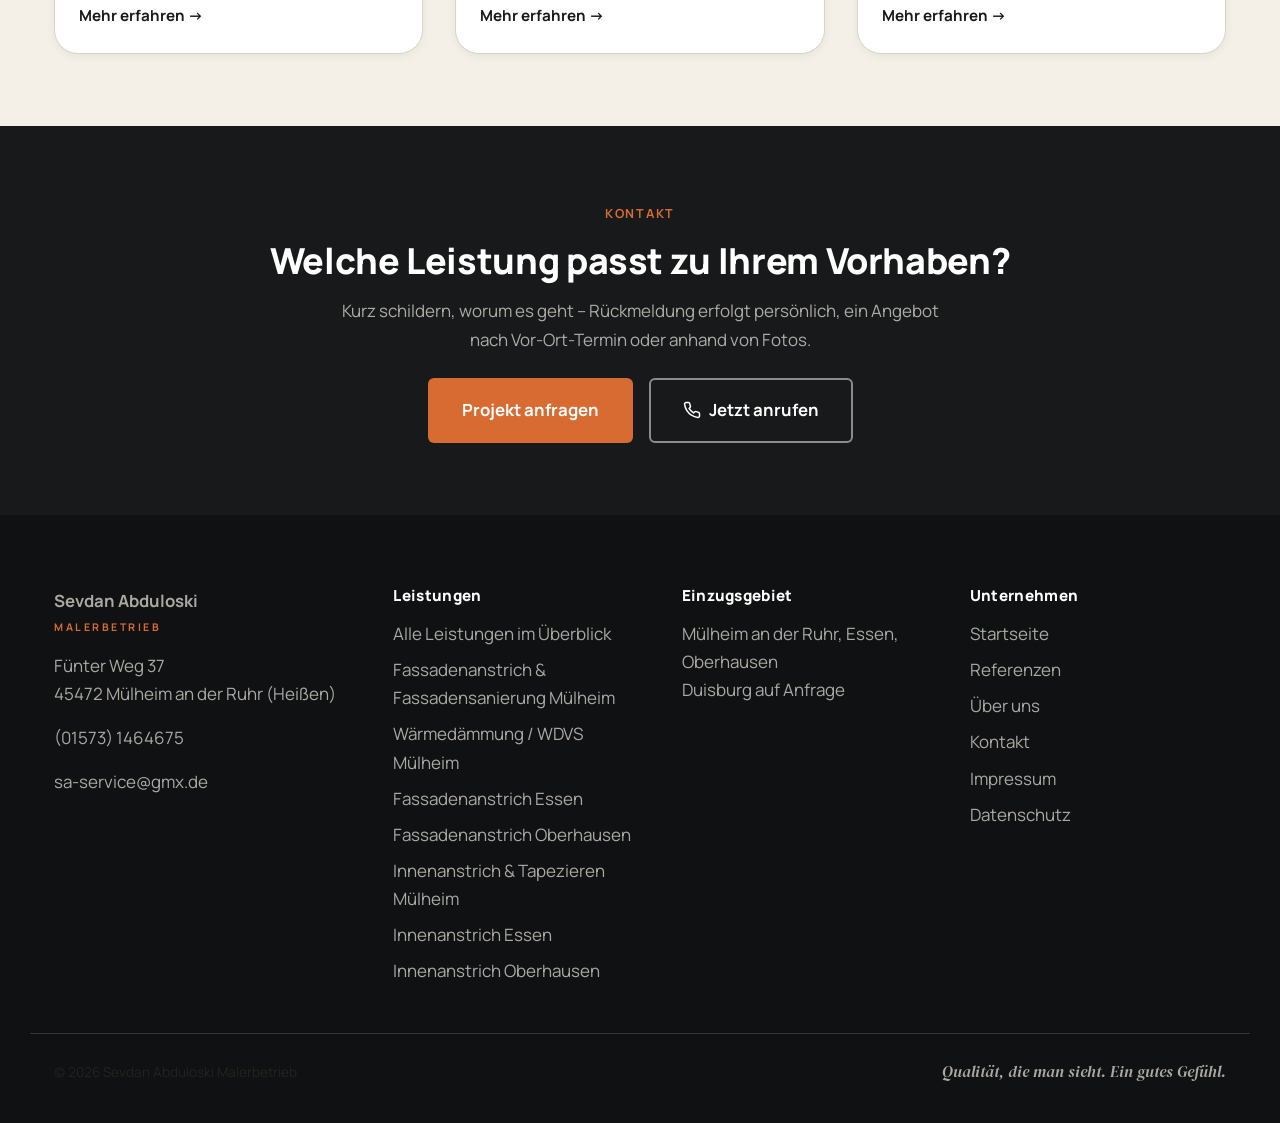
==== commit d13135ec: "Fix: Referenzen fehlte in der Hauptnavigation aller Seiten War nur im Footer verlinkt, dadurch über " ====
--- a/leistungen/index.html
+++ b/leistungen/index.html
@@ -72,6 +72,7 @@
               <li><a href="../leistungen/innenanstrich-oberhausen.html">Innenanstrich Oberhausen</a></li>
           </ul>
         </li>
+        <li><a href="../referenzen.html">Referenzen</a></li>
         <li><a href="../ueber-uns.html">Über uns</a></li>
         <li><a href="../kontakt.html">Kontakt</a></li>
         <li class="nav-cta-mobile"><a href="../kontakt.html" class="btn btn-accent"><svg class="icon-arrow" width="18" height="18" viewBox="0 0 24 24" fill="none" stroke="currentColor" stroke-width="1.8" stroke-linecap="round" stroke-linejoin="round" aria-hidden="true"><path d="M4 12h16M13 5l7 7-7 7"/></svg> Projekt anfragen</a></li>
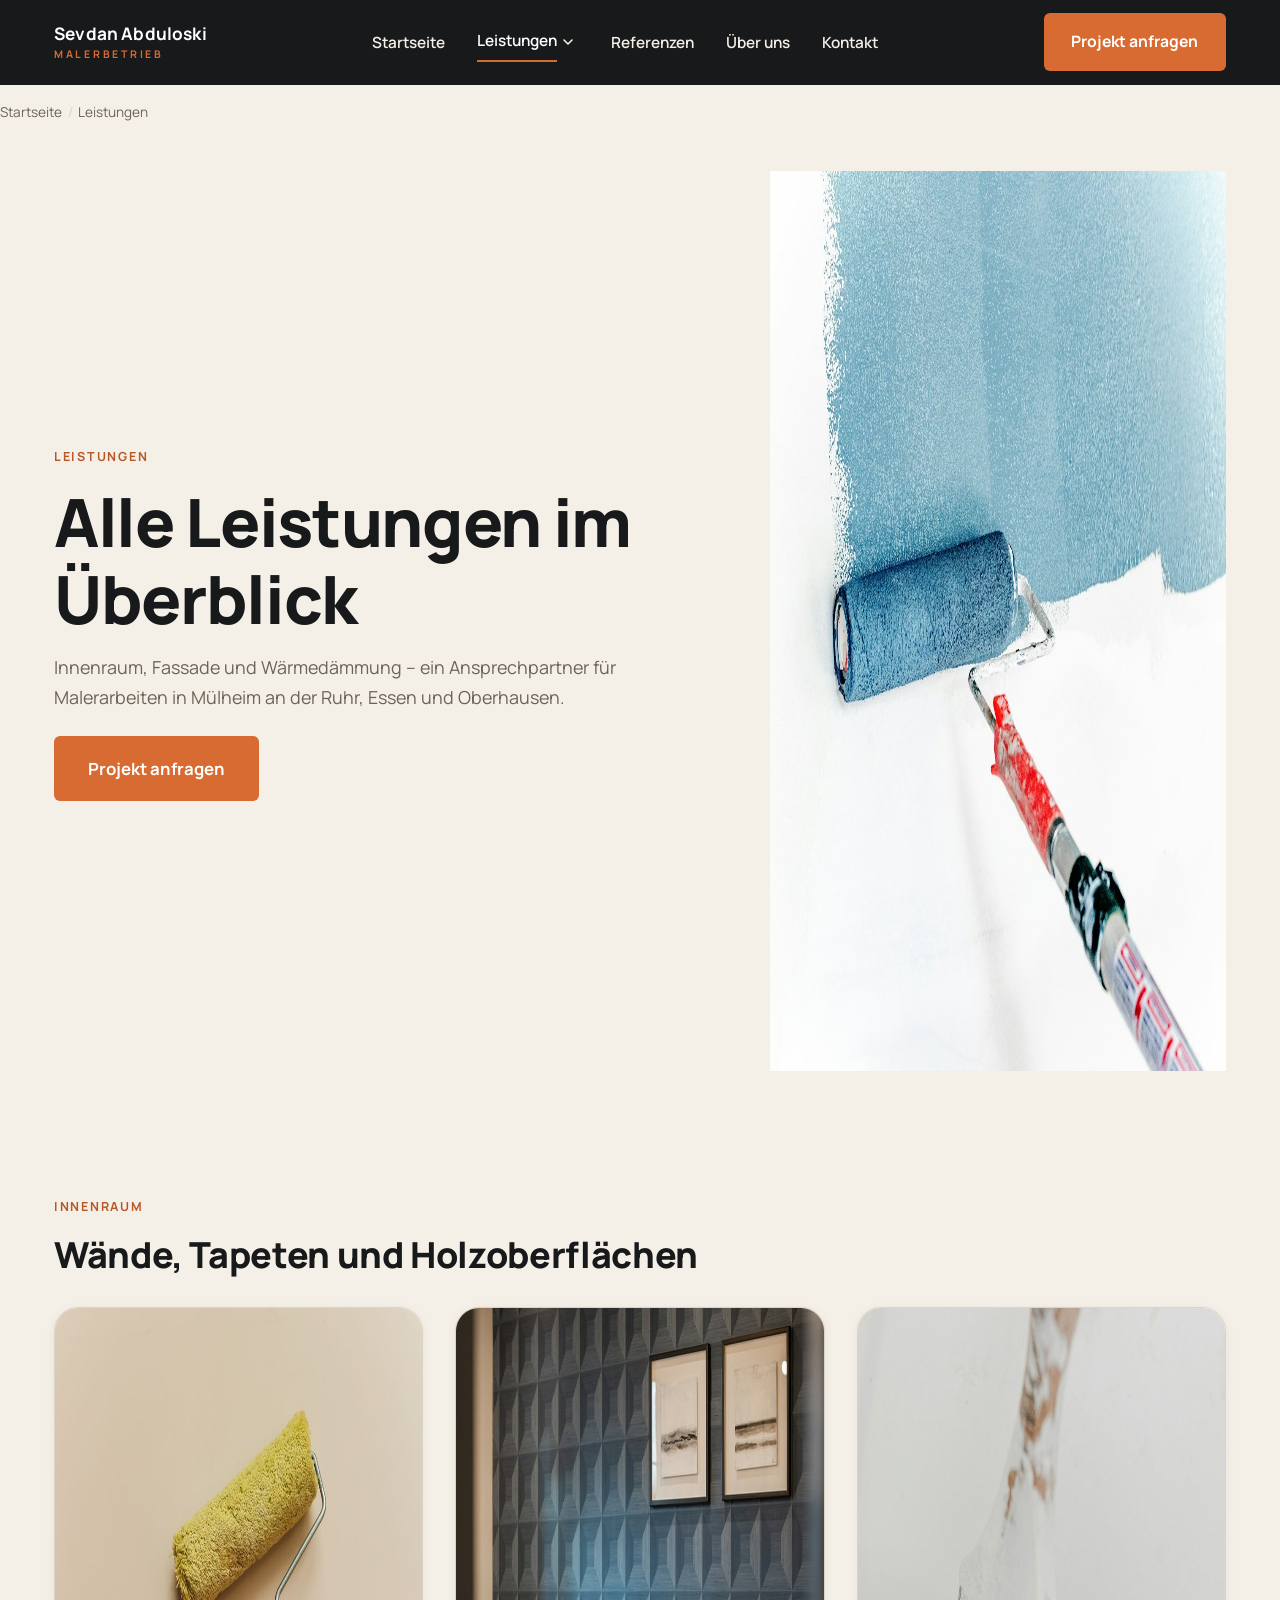
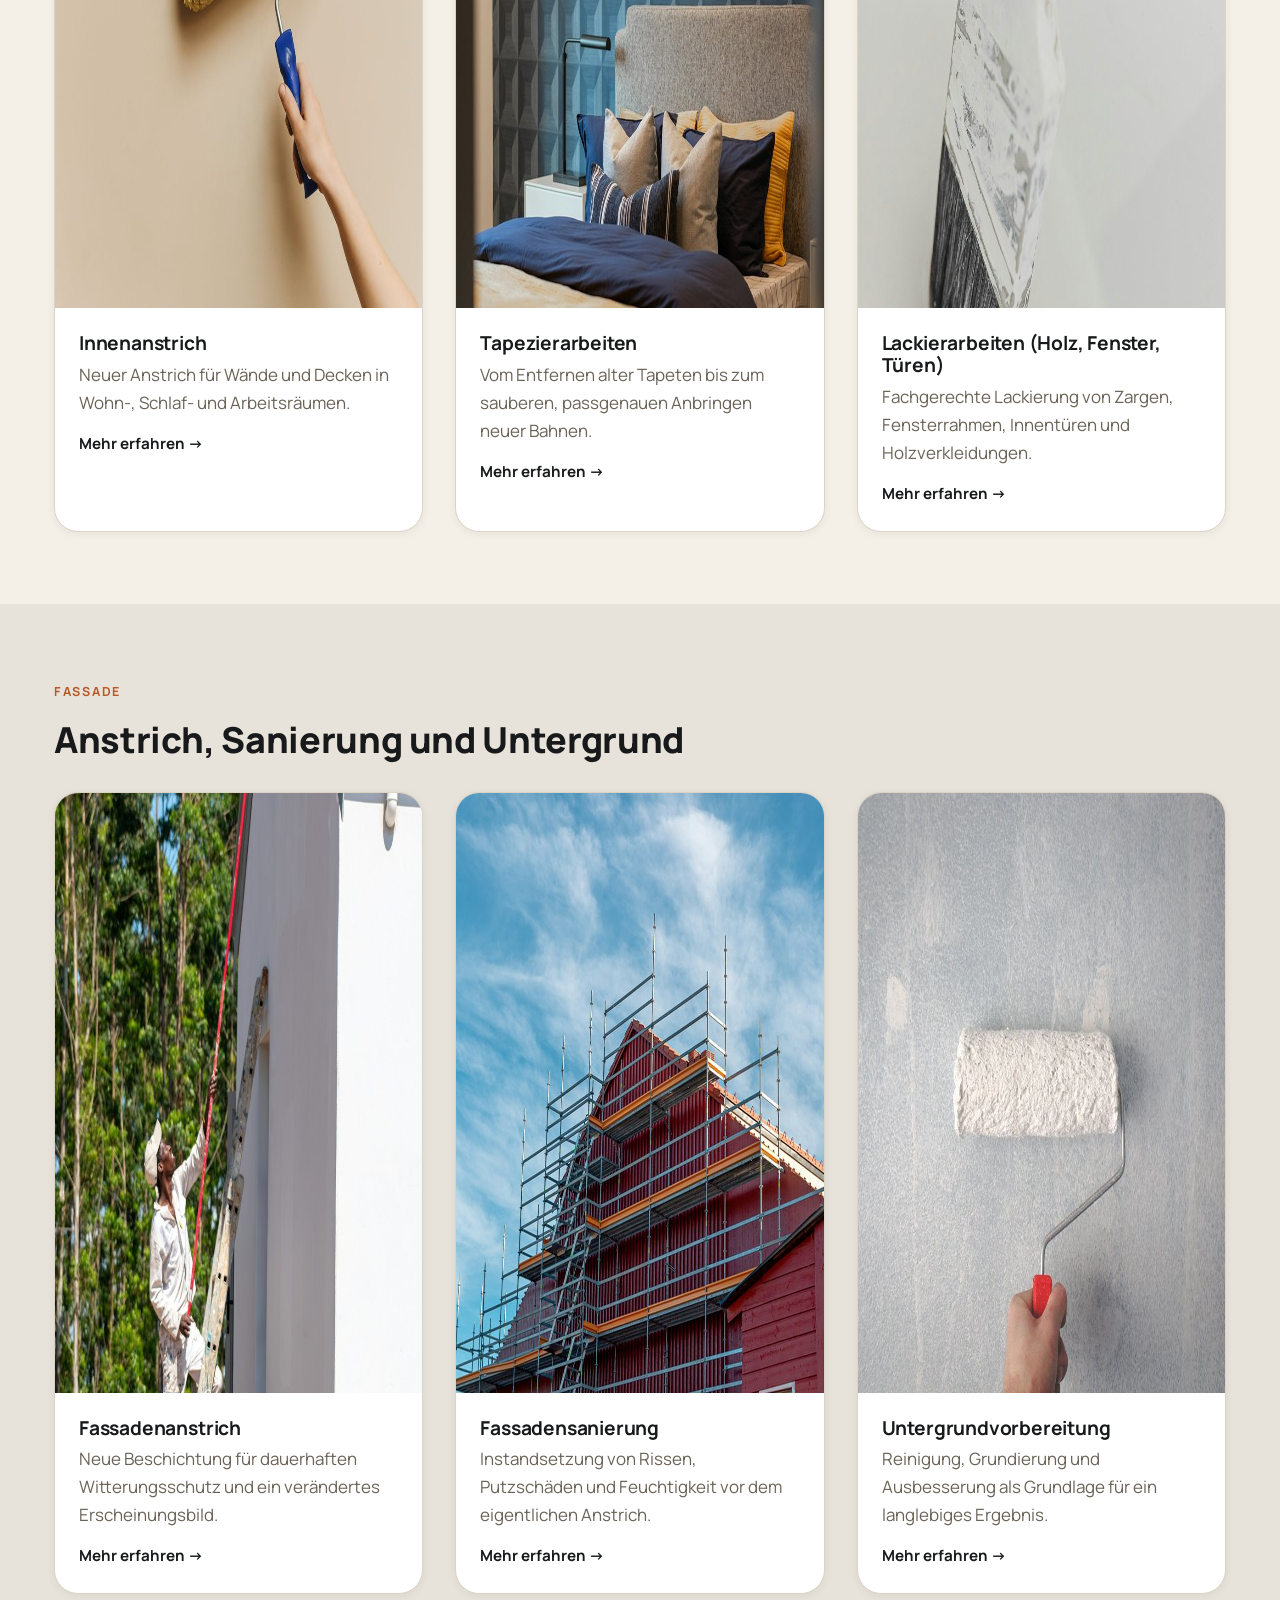
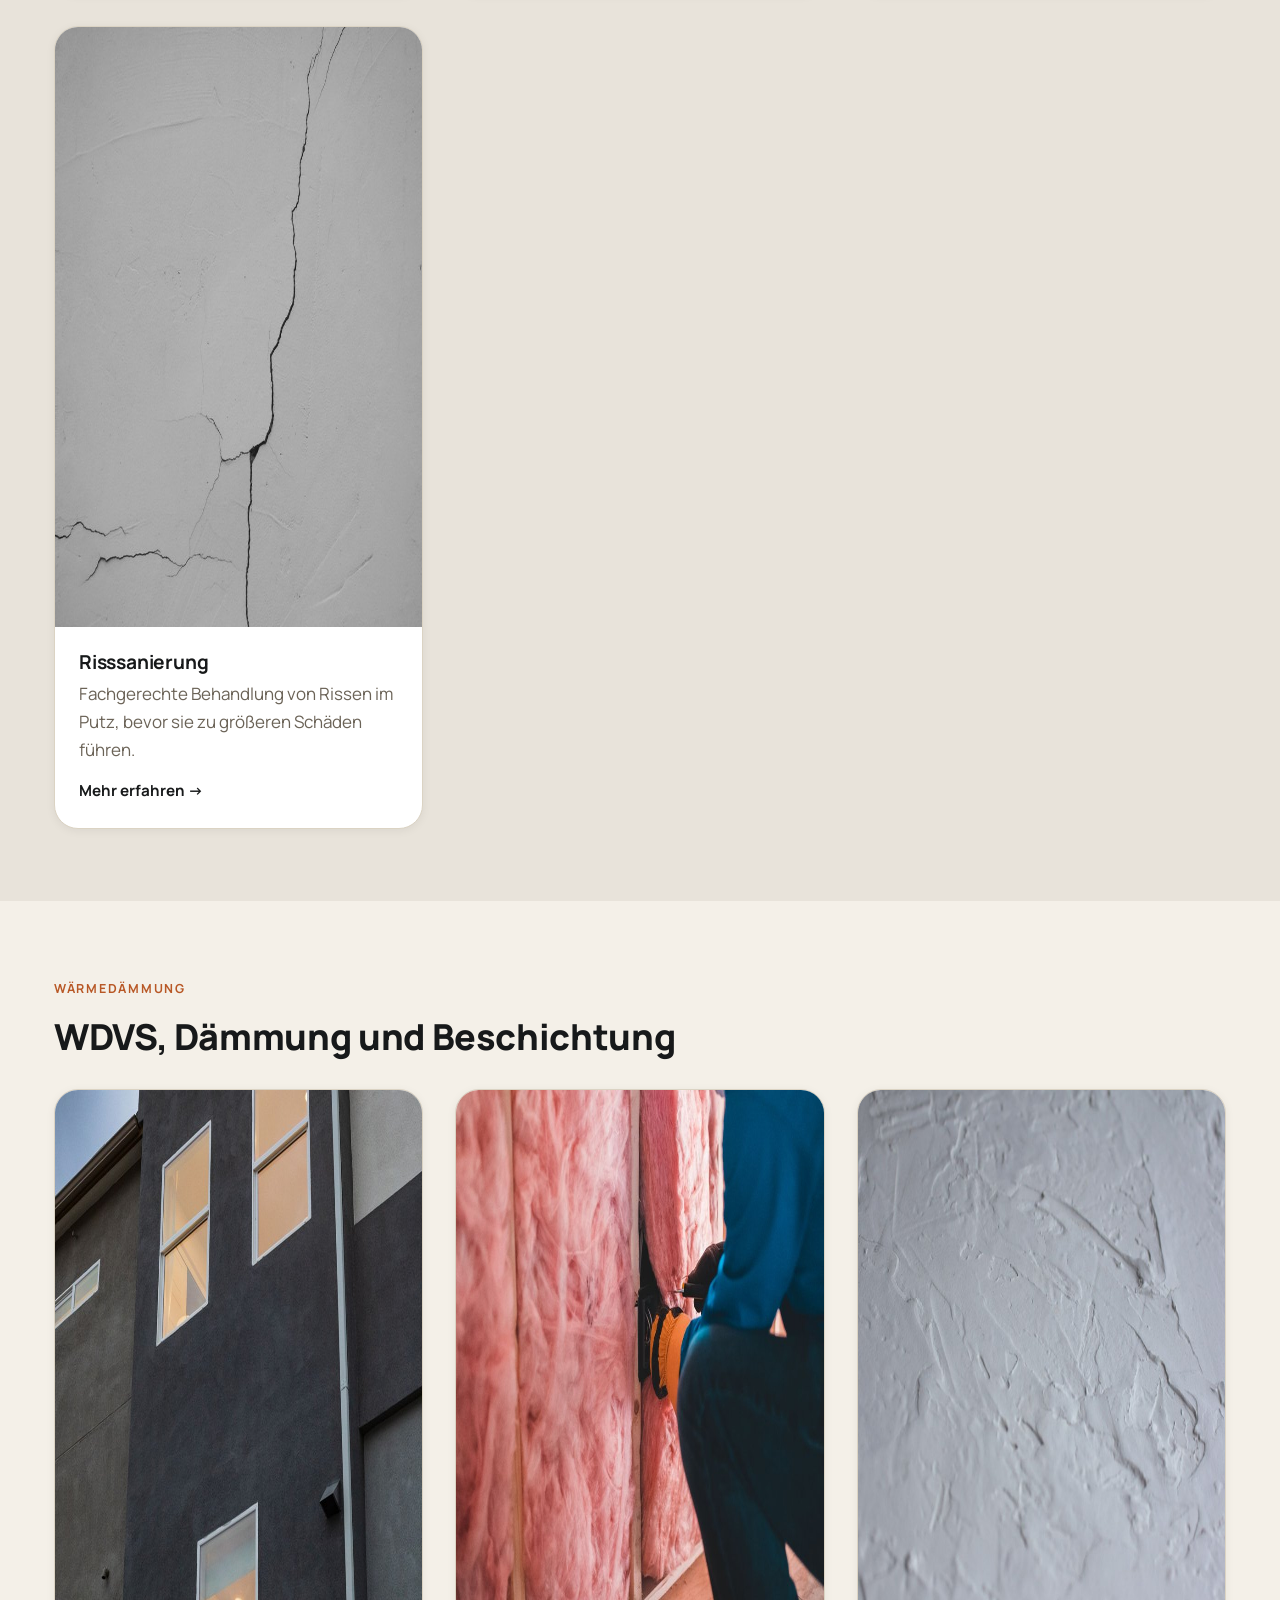
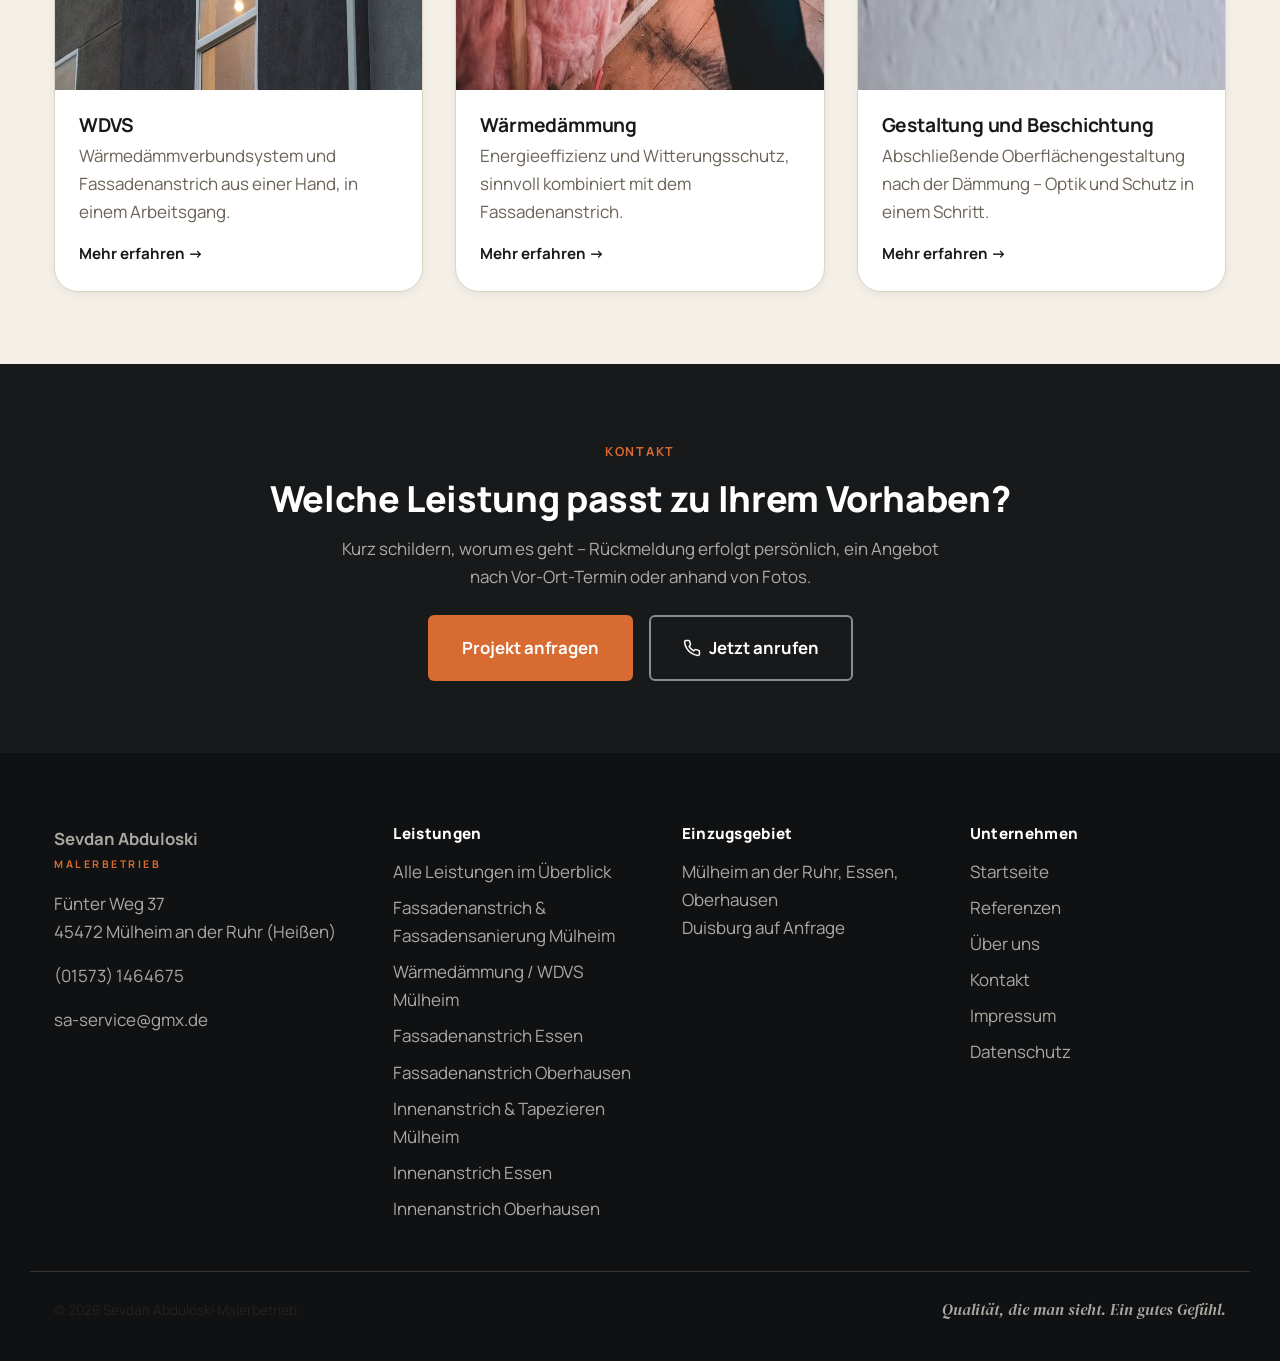
==== commit c0f0a72f: "Stockfotos: Hero, Service-Karten und Leistungsseiten Lizenzfreie Unsplash-/Pexels-Fotos ersetzen die" ====
--- a/leistungen/index.html
+++ b/leistungen/index.html
@@ -100,11 +100,7 @@
         <a href="../kontakt.html" class="btn btn-accent btn-lg">Projekt anfragen</a>
       </div>
     </div>
-    <div><!-- Foto folgt - spaeter ersetzen durch:
-     <img src="/bilder/…" alt="Maler- und Lackierarbeiten von Sevdan Abduloski Malerbetrieb" width="800" height="600" loading="lazy"> -->
-<div class="img-placeholder" style="aspect-ratio:4 / 3;" role="img" aria-label="Maler- und Lackierarbeiten von Sevdan Abduloski Malerbetrieb">
-  <span class="img-placeholder__text">Foto folgt</span>
-</div></div>
+    <div><img src="../bilder/hero/leistungen-hero.jpg" alt="Maler- und Lackierarbeiten: Farbroller beim Streichen einer Wand (Beispielbild)" width="1200" height="900" loading="eager"></div>
   </div>
 </section>
 
@@ -116,11 +112,7 @@
     <div class="service-grid">
       <a class="service-card" href="innenanstrich-tapezieren-muelheim.html">
         <div class="service-card__media">
-          <!-- Foto folgt - spaeter ersetzen durch:
-     <img src="/bilder/…" alt="Innenanstrich in einer Wohnung in Mülheim an der Ruhr" width="800" height="600" loading="lazy"> -->
-<div class="img-placeholder" role="img" aria-label="Innenanstrich in einer Wohnung in Mülheim an der Ruhr">
-  <span class="img-placeholder__text">Foto folgt</span>
-</div>
+          <img src="../bilder/leistungen/innenanstrich-wand.jpg" alt="Innenanstrich in einer Wohnung (Beispielbild)" width="800" height="600" loading="lazy">
         </div>
         <div class="service-card__body">
           <h3>Innenanstrich</h3>
@@ -130,11 +122,7 @@
       </a>
       <a class="service-card" href="innenanstrich-tapezieren-muelheim.html">
         <div class="service-card__media">
-          <!-- Foto folgt - spaeter ersetzen durch:
-     <img src="/bilder/…" alt="Tapezierarbeiten in einer Wohnung in Mülheim an der Ruhr" width="800" height="600" loading="lazy"> -->
-<div class="img-placeholder" role="img" aria-label="Tapezierarbeiten in einer Wohnung in Mülheim an der Ruhr">
-  <span class="img-placeholder__text">Foto folgt</span>
-</div>
+          <img src="../bilder/leistungen/tapezieren.jpg" alt="Tapezierarbeiten: modern tapezierte Wand (Beispielbild)" width="800" height="600" loading="lazy">
         </div>
         <div class="service-card__body">
           <h3>Tapezierarbeiten</h3>
@@ -144,11 +132,7 @@
       </a>
       <a class="service-card" href="innenanstrich-tapezieren-muelheim.html">
         <div class="service-card__media">
-          <!-- Foto folgt - spaeter ersetzen durch:
-     <img src="/bilder/…" alt="Lackierarbeiten an einer Innentür in Mülheim an der Ruhr" width="800" height="600" loading="lazy"> -->
-<div class="img-placeholder" role="img" aria-label="Lackierarbeiten an einer Innentür in Mülheim an der Ruhr">
-  <span class="img-placeholder__text">Foto folgt</span>
-</div>
+          <img src="../bilder/leistungen/lackieren.jpg" alt="Lackierarbeiten: Pinsel mit weißer Farbe (Beispielbild)" width="800" height="600" loading="lazy">
         </div>
         <div class="service-card__body">
           <h3>Lackierarbeiten (Holz, Fenster, Türen)</h3>
@@ -168,11 +152,7 @@
     <div class="service-grid">
       <a class="service-card" href="fassadenanstrich-fassadensanierung-muelheim.html">
         <div class="service-card__media">
-          <!-- Foto folgt - spaeter ersetzen durch:
-     <img src="/bilder/…" alt="Fassadenanstrich an einem Wohnhaus in Mülheim an der Ruhr" width="800" height="600" loading="lazy"> -->
-<div class="img-placeholder" role="img" aria-label="Fassadenanstrich an einem Wohnhaus in Mülheim an der Ruhr">
-  <span class="img-placeholder__text">Foto folgt</span>
-</div>
+          <img src="../bilder/leistungen/fassadenanstrich.jpg" alt="Fassadenanstrich an einem Wohnhaus (Beispielbild)" width="800" height="600" loading="lazy">
         </div>
         <div class="service-card__body">
           <h3>Fassadenanstrich</h3>
@@ -182,11 +162,7 @@
       </a>
       <a class="service-card" href="fassadenanstrich-fassadensanierung-muelheim.html">
         <div class="service-card__media">
-          <!-- Foto folgt - spaeter ersetzen durch:
-     <img src="/bilder/…" alt="Fassadensanierung an einem Wohnhaus in Mülheim an der Ruhr" width="800" height="600" loading="lazy"> -->
-<div class="img-placeholder" role="img" aria-label="Fassadensanierung an einem Wohnhaus in Mülheim an der Ruhr">
-  <span class="img-placeholder__text">Foto folgt</span>
-</div>
+          <img src="../bilder/leistungen/fassadensanierung.jpg" alt="Fassadensanierung: Gerüst an einem Gebäude (Beispielbild)" width="800" height="600" loading="lazy">
         </div>
         <div class="service-card__body">
           <h3>Fassadensanierung</h3>
@@ -196,11 +172,7 @@
       </a>
       <a class="service-card" href="fassadenanstrich-fassadensanierung-muelheim.html">
         <div class="service-card__media">
-          <!-- Foto folgt - spaeter ersetzen durch:
-     <img src="/bilder/…" alt="Untergrundvorbereitung einer Fassade in Mülheim an der Ruhr" width="800" height="600" loading="lazy"> -->
-<div class="img-placeholder" role="img" aria-label="Untergrundvorbereitung einer Fassade in Mülheim an der Ruhr">
-  <span class="img-placeholder__text">Foto folgt</span>
-</div>
+          <img src="../bilder/leistungen/untergrundvorbereitung.jpg" alt="Untergrundvorbereitung: Farbrolle auf strukturiertem Untergrund (Beispielbild)" width="800" height="600" loading="lazy">
         </div>
         <div class="service-card__body">
           <h3>Untergrundvorbereitung</h3>
@@ -210,11 +182,7 @@
       </a>
       <a class="service-card" href="fassadenanstrich-fassadensanierung-muelheim.html">
         <div class="service-card__media">
-          <!-- Foto folgt - spaeter ersetzen durch:
-     <img src="/bilder/…" alt="Risssanierung an einer Fassade in Mülheim an der Ruhr" width="800" height="600" loading="lazy"> -->
-<div class="img-placeholder" role="img" aria-label="Risssanierung an einer Fassade in Mülheim an der Ruhr">
-  <span class="img-placeholder__text">Foto folgt</span>
-</div>
+          <img src="../bilder/leistungen/risssanierung.jpg" alt="Risssanierung: Riss im Fassadenputz (Beispielbild)" width="800" height="600" loading="lazy">
         </div>
         <div class="service-card__body">
           <h3>Risssanierung</h3>
@@ -234,11 +202,7 @@
     <div class="service-grid">
       <a class="service-card" href="waermedaemmung-wdvs-muelheim.html">
         <div class="service-card__media">
-          <!-- Foto folgt - spaeter ersetzen durch:
-     <img src="/bilder/…" alt="Wärmedämmverbundsystem (WDVS) an einer Fassade in Mülheim an der Ruhr" width="800" height="600" loading="lazy"> -->
-<div class="img-placeholder" role="img" aria-label="Wärmedämmverbundsystem (WDVS) an einer Fassade in Mülheim an der Ruhr">
-  <span class="img-placeholder__text">Foto folgt</span>
-</div>
+          <img src="../bilder/leistungen/wdvs.jpg" alt="Wärmedämmverbundsystem (WDVS) an einer Fassade (Beispielbild)" width="800" height="600" loading="lazy">
         </div>
         <div class="service-card__body">
           <h3>WDVS</h3>
@@ -248,11 +212,7 @@
       </a>
       <a class="service-card" href="waermedaemmung-wdvs-muelheim.html">
         <div class="service-card__media">
-          <!-- Foto folgt - spaeter ersetzen durch:
-     <img src="/bilder/…" alt="Wärmedämmung an einer Fassade in Mülheim an der Ruhr" width="800" height="600" loading="lazy"> -->
-<div class="img-placeholder" role="img" aria-label="Wärmedämmung an einer Fassade in Mülheim an der Ruhr">
-  <span class="img-placeholder__text">Foto folgt</span>
-</div>
+          <img src="../bilder/leistungen/waermedaemmung.jpg" alt="Wärmedämmung: Dämmmaterial auf einer Baustelle (Beispielbild)" width="800" height="600" loading="lazy">
         </div>
         <div class="service-card__body">
           <h3>Wärmedämmung</h3>
@@ -262,11 +222,7 @@
       </a>
       <a class="service-card" href="waermedaemmung-wdvs-muelheim.html">
         <div class="service-card__media">
-          <!-- Foto folgt - spaeter ersetzen durch:
-     <img src="/bilder/…" alt="Gestaltung und Beschichtung einer gedämmten Fassade in Mülheim an der Ruhr" width="800" height="600" loading="lazy"> -->
-<div class="img-placeholder" role="img" aria-label="Gestaltung und Beschichtung einer gedämmten Fassade in Mülheim an der Ruhr">
-  <span class="img-placeholder__text">Foto folgt</span>
-</div>
+          <img src="../bilder/leistungen/gestaltung-beschichtung.jpg" alt="Gestaltung und Beschichtung: Oberflächenstruktur einer Fassade (Beispielbild)" width="800" height="600" loading="lazy">
         </div>
         <div class="service-card__body">
           <h3>Gestaltung und Beschichtung</h3>
--- a/css/style.css
+++ b/css/style.css
@@ -324,6 +324,17 @@
   align-items: center;
 }
 .hero-lead { font-size: 1.12rem; color: var(--color-text-muted); max-width: 52ch; }
+/* Marken-Tagline (Welle C, 2026-09-14) – dezenter Slogan, z.B. unter dem
+   Hero-Bild und im Footer (.footer-tagline). Reine Slogan-Sprache, keine
+   Tatsachenbehauptung. */
+.brand-tagline {
+  font-family: var(--font-serif);
+  font-style: italic;
+  font-size: 0.95rem;
+  color: var(--color-text-muted);
+  text-align: center;
+  margin: var(--space-2) 0 0;
+}
 
 .page-hero { padding: var(--space-5) 0; background: var(--color-paper); }
 .page-hero--narrow .container { max-width: 800px; }
@@ -356,16 +367,20 @@
 .page-hero--image-bg .hero-lead { color: var(--color-on-ink-muted); }
 
 /* -------------------- Image placeholders -------------------- */
+/* Welle C (2026-09-14): sanfter Verlauf statt Baustellen-Schraffur, plus
+   ein dezentes Bild-Icon (CSS-Hintergrundgrafik, reine Inline-SVG-Daten –
+   zentral hier gepflegt, damit sich ALLE Platzhalter im Repo automatisch
+   aktualisieren, ohne jede Seite einzeln anzufassen). */
 .img-placeholder {
   width: 100%;
   border-radius: var(--radius-md);
   border: 1px solid var(--color-border);
-  background:
-    repeating-linear-gradient(135deg, rgba(23,25,26,0.05), rgba(23,25,26,0.05) 1px, transparent 1px, transparent 13px),
-    var(--color-subtle);
+  background: linear-gradient(155deg, var(--color-paper) 0%, var(--color-subtle) 55%, var(--color-paper) 100%);
   display: flex;
+  flex-direction: column;
   align-items: center;
   justify-content: center;
+  gap: 0.65rem;
   color: var(--color-text-muted);
   font-weight: 700;
   font-size: 0.9rem;
@@ -373,6 +388,17 @@
   overflow: hidden;
   position: relative;
 }
+.img-placeholder::before {
+  content: "";
+  width: 32px;
+  height: 32px;
+  flex-shrink: 0;
+  opacity: 0.5;
+  background-repeat: no-repeat;
+  background-position: center;
+  background-size: contain;
+  background-image: url("data:image/svg+xml,%3Csvg xmlns='http://www.w3.org/2000/svg' viewBox='0 0 24 24' fill='none' stroke='%236B6357' stroke-width='1.5' stroke-linecap='round' stroke-linejoin='round'%3E%3Crect x='3' y='4' width='18' height='16' rx='2'/%3E%3Ccircle cx='8.5' cy='9.5' r='1.4'/%3E%3Cpath d='M21 16l-5.3-5.3a1.5 1.5 0 0 0-2.12 0L4 20'/%3E%3C/svg%3E");
+}
 .img-placeholder__text {
   background: var(--color-white);
   padding: 0.5rem 1rem;
@@ -380,12 +406,17 @@
   box-shadow: var(--shadow-sm);
 }
 .img-placeholder--dark {
-  background:
-    repeating-linear-gradient(135deg, rgba(244,240,232,0.05), rgba(244,240,232,0.05) 1px, transparent 1px, transparent 13px),
-    var(--color-ink-soft);
+  background: linear-gradient(155deg, var(--color-ink-soft) 0%, #1b1d1f 55%, var(--color-ink-soft) 100%);
   border-color: rgba(244,240,232,0.16);
 }
+.img-placeholder--dark::before {
+  opacity: 0.4;
+  background-image: url("data:image/svg+xml,%3Csvg xmlns='http://www.w3.org/2000/svg' viewBox='0 0 24 24' fill='none' stroke='%23F4F0E8' stroke-width='1.5' stroke-linecap='round' stroke-linejoin='round'%3E%3Crect x='3' y='4' width='18' height='16' rx='2'/%3E%3Ccircle cx='8.5' cy='9.5' r='1.4'/%3E%3Cpath d='M21 16l-5.3-5.3a1.5 1.5 0 0 0-2.12 0L4 20'/%3E%3C/svg%3E");
+}
 .img-placeholder--dark .img-placeholder__text { background: var(--color-ink); color: var(--color-on-ink); }
+/* Sehr flache Platzhalter (z.B. Card-Medien mit border-radius:0 und wenig
+   Höhe) verstecken das Icon automatisch, wenn kein Platz ist. */
+.before-after__side .img-placeholder::before { display: none; }
 
 /* -------------------- TrustBar -------------------- */
 .trust-bar {
@@ -393,21 +424,43 @@
   border-bottom: 1px solid var(--color-border);
   background: var(--color-white);
 }
-.trust-bar__list {
+/* Welle C (2026-09-14): TrustBar zeigt jetzt 3 Spalten (Icon + Titel +
+   gedämpfter Subtext) statt einer durchlaufenden Fließtext-Zeile. Ersetzt
+   die frühere .trust-bar__list/.trust-bar__item-Flexzeile. */
+.trust-grid {
+  display: grid;
+  grid-template-columns: repeat(3, 1fr);
+  gap: var(--space-4);
+  padding: var(--space-4) 0;
+  text-align: center;
+}
+.trust-item {
   display: flex;
-  flex-wrap: wrap;
-  gap: var(--space-4);
-  padding: var(--space-3) 0;
-}
-.trust-bar__item {
-  display: flex;
-  align-items: center;
-  gap: 0.6rem;
-  font-weight: 600;
-  font-size: 0.95rem;
+  flex-direction: column;
+  align-items: center;
+}
+.trust-item__icon {
+  display: inline-flex;
+  align-items: center;
+  justify-content: center;
+  width: 42px;
+  height: 42px;
+  border-radius: 50%;
+  border: 1.5px solid var(--color-accent);
+  color: var(--color-accent);
+  margin-bottom: var(--space-2);
+}
+.trust-item__title {
+  font-weight: 700;
+  font-size: 1rem;
   color: var(--color-ink);
-}
-.trust-bar__item svg { color: var(--color-accent); flex-shrink: 0; }
+  margin: 0 0 0.2rem;
+}
+.trust-item__subtext {
+  font-size: 0.85rem;
+  color: var(--color-text-muted);
+  margin: 0;
+}
 
 /* -------------------- ServiceCard -------------------- */
 .service-grid {
@@ -427,7 +480,9 @@
   transition: box-shadow 0.2s ease, transform 0.2s ease;
 }
 .service-card:hover { box-shadow: var(--shadow-md); transform: translateY(-3px); color: inherit; }
-.service-card__media .img-placeholder { border-radius: 0; border-width: 0 0 1px; aspect-ratio: 4 / 3; }
+/* Welle C (2026-09-14): Aspect-Ratio von 4/3 auf 1/1 angehoben, damit der
+   Bildbereich zuverlässig >= 60% der Kartenhöhe einnimmt (war zuvor ~57.6%). */
+.service-card__media .img-placeholder { border-radius: 0; border-width: 0 0 1px; aspect-ratio: 1 / 1; }
 .service-card__body { padding: var(--space-3); }
 .service-card__body h3 { margin-bottom: 0.4rem; }
 .service-card__body p { color: var(--color-text-muted); margin-bottom: 0.75rem; }
@@ -561,20 +616,38 @@
 .process-step__title { font-weight: 700; margin-bottom: 0.35rem; font-size: 1.05rem; color: var(--color-ink); }
 .process-step__text { color: var(--color-text-muted); font-size: 0.95rem; margin: 0; }
 
-/* -------------------- Owner / "Der Betrieb" Block -------------------- */
+/* -------------------- Owner / "Ihr Malermeister" Block -------------------- */
+/* Welle C (2026-09-14): vom eingerückten dunklen Card-Look auf ein
+   vollflächiges dunkles Band umgestellt (.owner-section trägt jetzt Hintergrund
+   + Section-Padding, .owner-block ist nur noch das reine Grid-Layout). Text
+   steht links, das große Portrait rechts (Portrait-Spalte >= Text-Spalte). */
+.owner-section { background: var(--color-ink); }
 .owner-block {
-  background: var(--color-ink);
   color: var(--color-on-ink);
-  border-radius: var(--radius-lg);
-  padding: var(--space-5);
-  display: grid;
-  grid-template-columns: 0.85fr 1.15fr;
+  display: grid;
+  grid-template-columns: 1fr 1.15fr;
   gap: var(--space-5);
   align-items: center;
 }
 .owner-block__media .img-placeholder { aspect-ratio: 3 / 4; }
 .owner-block .kicker { color: var(--color-accent); }
 .owner-block h2 { color: var(--color-white); }
+.owner-block__signature {
+  font-family: var(--font-serif);
+  font-style: italic;
+  font-size: clamp(2.1rem, 3.4vw, 2.75rem);
+  color: var(--color-white);
+  margin: var(--space-1) 0 0.2rem;
+  line-height: 1.1;
+}
+.owner-block__role {
+  font-size: 0.78rem;
+  font-weight: 700;
+  text-transform: uppercase;
+  letter-spacing: 0.12em;
+  color: var(--color-accent);
+  margin: 0 0 var(--space-3);
+}
 .owner-block__quote {
   font-family: var(--font-serif);
   font-size: 1.5rem;
@@ -583,15 +656,14 @@
   color: var(--color-white);
   margin: var(--space-2) 0 var(--space-3);
 }
-.owner-block__note { font-size: 0.85rem; color: var(--color-on-ink-muted); margin-bottom: var(--space-3); }
-.owner-block__signature {
-  font-family: var(--font-serif);
-  font-style: italic;
-  font-size: 1.6rem;
-  color: var(--color-white);
-}
+.owner-block__note { font-size: 0.95rem; color: var(--color-on-ink-muted); margin-bottom: var(--space-3); }
 
 /* -------------------- Region -------------------- */
+/* Welle C (2026-09-14): auf der Startseite ersetzt .region-layout (einfache
+   Liste + Regionsgrafik direkt daneben) die vorherige 4-Karten-Grid-Ansicht.
+   .region-card bleibt als Klasse erhalten (weiterhin genutzt in .factor-grid
+   auf Leistungsseiten), .region-grid bleibt nutzbar, wird auf der Startseite
+   aber nicht mehr eingesetzt. */
 .region-grid {
   display: grid;
   grid-template-columns: repeat(3, 1fr);
@@ -607,7 +679,30 @@
 .region-card h3 { margin-bottom: 0.3rem; }
 .region-card p { color: var(--color-text-muted); margin: 0; font-size: 0.95rem; }
 .region-card--note { background: transparent; border-style: dashed; }
-.region-map { margin: var(--space-4) 0 0; }
+
+.region-layout {
+  display: grid;
+  grid-template-columns: 0.85fr 1.15fr;
+  gap: var(--space-5);
+  align-items: center;
+  margin-top: var(--space-4);
+}
+.region-list { display: grid; gap: var(--space-3); }
+.region-list li { position: relative; padding-left: 1.7rem; }
+.region-list li::before {
+  content: "";
+  position: absolute;
+  left: 0;
+  top: 0.5rem;
+  width: 9px;
+  height: 9px;
+  border-radius: 50%;
+  background: var(--color-accent);
+}
+.region-list strong { display: block; color: var(--color-ink); font-size: 1.05rem; margin-bottom: 0.15rem; }
+.region-list span { display: block; color: var(--color-text-muted); font-size: 0.92rem; }
+.region-list em { font-style: normal; font-weight: 400; color: var(--color-text-muted); }
+.region-layout .region-map { margin: 0; }
 .region-map svg { width: 100%; height: auto; display: block; }
 
 /* -------------------- CTA banner -------------------- */
@@ -618,6 +713,38 @@
 .cta-box p { color: var(--color-on-ink-muted); max-width: 60ch; margin-left: auto; margin-right: auto; }
 .cta-box .btn-row { justify-content: center; }
 
+/* CTA-Banner mit Foto-Hintergrund (Welle C, 2026-09-14) – analog zu
+   .page-hero--image-bg, aber fürs Abschluss-CTA. Solange kein echtes Foto
+   vorliegt, füllt ein .img-placeholder.img-placeholder--dark (Klasse
+   .cta-banner__bg) den gesamten Banner absolut aus – bewusst SICHTBAR
+   ("Foto folgt"), nicht unsichtbar wie bei der stillen Hero-Variante.
+   Sobald ein Foto vorliegt: background-image per Inline-Style auf DIESES
+   <section>-Tag setzen und die .cta-banner__bg-Div entfernen. */
+.cta-banner--image-bg {
+  position: relative;
+  overflow: hidden;
+  background-color: var(--color-ink);
+  background-size: cover;
+  background-position: center;
+}
+.cta-banner--image-bg::after {
+  content: "";
+  position: absolute;
+  inset: 0;
+  background: linear-gradient(180deg, rgba(16,17,18,0.35), rgba(16,17,18,0.85));
+  z-index: 1;
+}
+.cta-banner__bg {
+  position: absolute;
+  inset: 0;
+  width: 100%;
+  height: 100%;
+  border-radius: 0;
+  border: none;
+  z-index: 0;
+}
+.cta-banner--image-bg .container { position: relative; z-index: 2; }
+
 /* -------------------- Breadcrumb -------------------- */
 .breadcrumb { padding: var(--space-2) 0 0; }
 .breadcrumb .container, .breadcrumb ol { padding: 0; }
@@ -795,11 +922,51 @@
   background: var(--color-white);
   margin-top: var(--space-5);
 }
-.cross-link__body { max-width: 62ch; }
+.cross-link__body { max-width: 52ch; flex: 1 1 260px; }
 .cross-link__body .kicker { margin-bottom: 0.3rem; }
 .cross-link__body h3 { margin-bottom: 0.35rem; }
 .cross-link__body p { color: var(--color-text-muted); margin: 0; }
 .cross-link .btn { flex-shrink: 0; }
+.cross-link__visual { flex-shrink: 0; }
+
+/* DevicePreview (Welle C, 2026-09-14) – rein dekoratives, selbstgebautes
+   CSS/SVG-Phone-Mockup mit vereinfachter Mini-Vorschau, eingesetzt in den
+   Cross-Link-Modulen. Kein echtes Foto/Screenshot nötig. */
+.device-preview {
+  width: 118px;
+  aspect-ratio: 9 / 18.5;
+  background: var(--color-ink);
+  border-radius: 20px;
+  box-shadow: var(--shadow-md);
+  padding: 7px;
+  position: relative;
+}
+.device-preview__notch {
+  position: absolute;
+  top: 13px;
+  left: 50%;
+  transform: translateX(-50%);
+  width: 7px;
+  height: 7px;
+  border-radius: 50%;
+  background: rgba(244, 240, 232, 0.35);
+  z-index: 1;
+}
+.device-preview__screen {
+  height: 100%;
+  background: var(--color-white);
+  border-radius: 13px;
+  overflow: hidden;
+  display: flex;
+  flex-direction: column;
+  gap: 7px;
+  padding: 18px 9px 10px;
+}
+.device-preview__header { height: 9px; width: 55%; border-radius: 3px; background: var(--color-ink); }
+.device-preview__headline { height: 7px; width: 85%; border-radius: 3px; background: var(--color-border); margin-top: 4px; }
+.device-preview__line { height: 5px; width: 100%; border-radius: 3px; background: var(--color-subtle); }
+.device-preview__line--short { width: 62%; }
+.device-preview__button { margin-top: auto; height: 12px; width: 55%; border-radius: var(--radius-pill); background: var(--color-accent); }
 
 /* Toggle-Gruppe – Kategorie-Auswahl (kontakt.html) und Filter-Tabs (referenzen.html) */
 .toggle-group { display: flex; flex-wrap: wrap; gap: 0.6rem; margin: var(--space-2) 0 var(--space-3); }
@@ -908,10 +1075,9 @@
 }
 
 @media (max-width: 900px) {
-  .hero-grid, .page-hero-grid, .two-col, .before-after-block, .owner-block { grid-template-columns: 1fr; }
+  .hero-grid, .page-hero-grid, .two-col, .before-after-block, .owner-block, .region-layout { grid-template-columns: 1fr; }
   .hero-media, .page-hero-grid > div:last-child { order: -1; }
   .owner-block__media { order: -1; }
-  .owner-block { padding: var(--space-4); }
   .spoke-grid { grid-template-columns: 1fr; }
   .project-grid { grid-template-columns: 1fr; }
   .value-grid { grid-template-columns: 1fr; }
@@ -963,6 +1129,7 @@
   .footer-inner { grid-template-columns: 1fr; }
   .process-steps { grid-template-columns: 1fr 1fr; }
   .region-grid { grid-template-columns: 1fr; }
+  .trust-grid { grid-template-columns: 1fr; gap: var(--space-3); }
   .footer-bottom { flex-direction: column; align-items: flex-start; gap: 0.35rem; }
 }
 
@@ -973,4 +1140,5 @@
   .factor-grid { grid-template-columns: 1fr; }
   .gallery-grid { grid-template-columns: 1fr 1fr; }
   .cross-link { flex-direction: column; align-items: flex-start; }
-}
+  .cross-link__visual { align-self: center; margin: var(--space-1) 0; }
+}
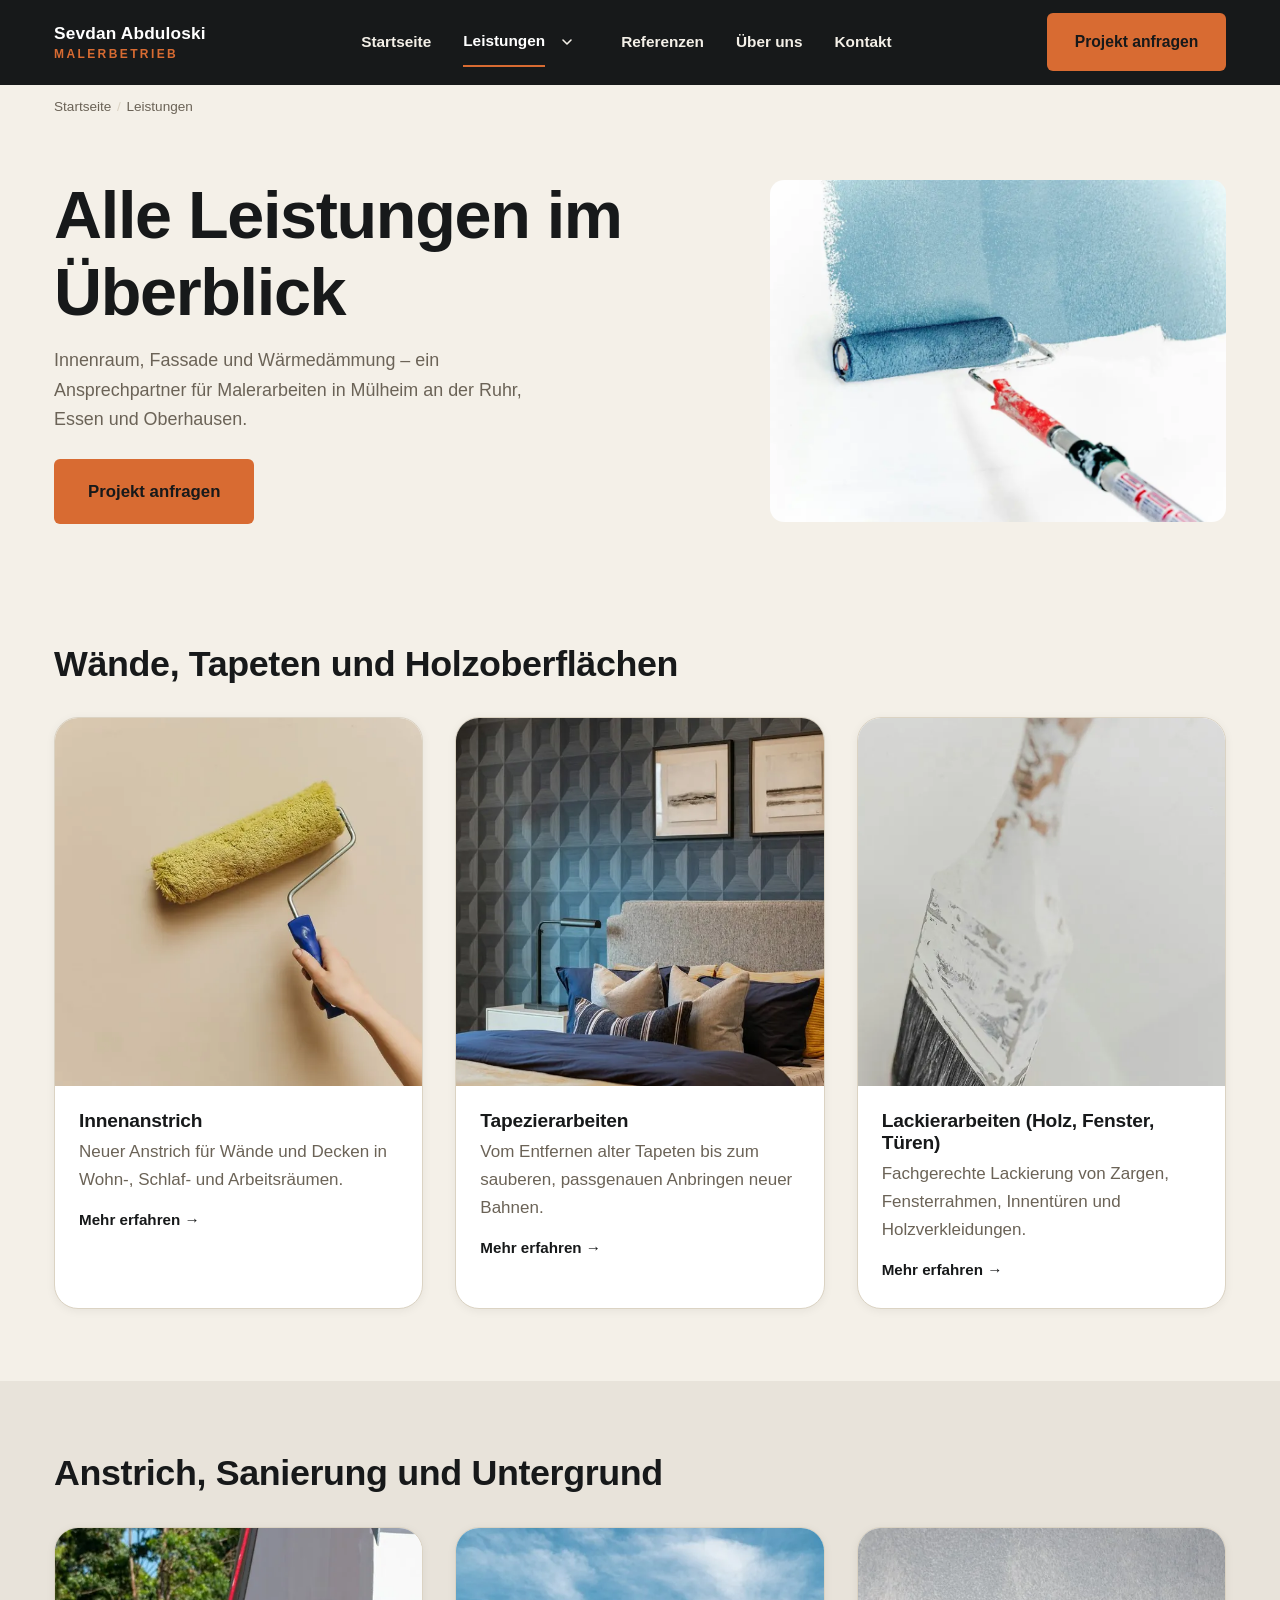
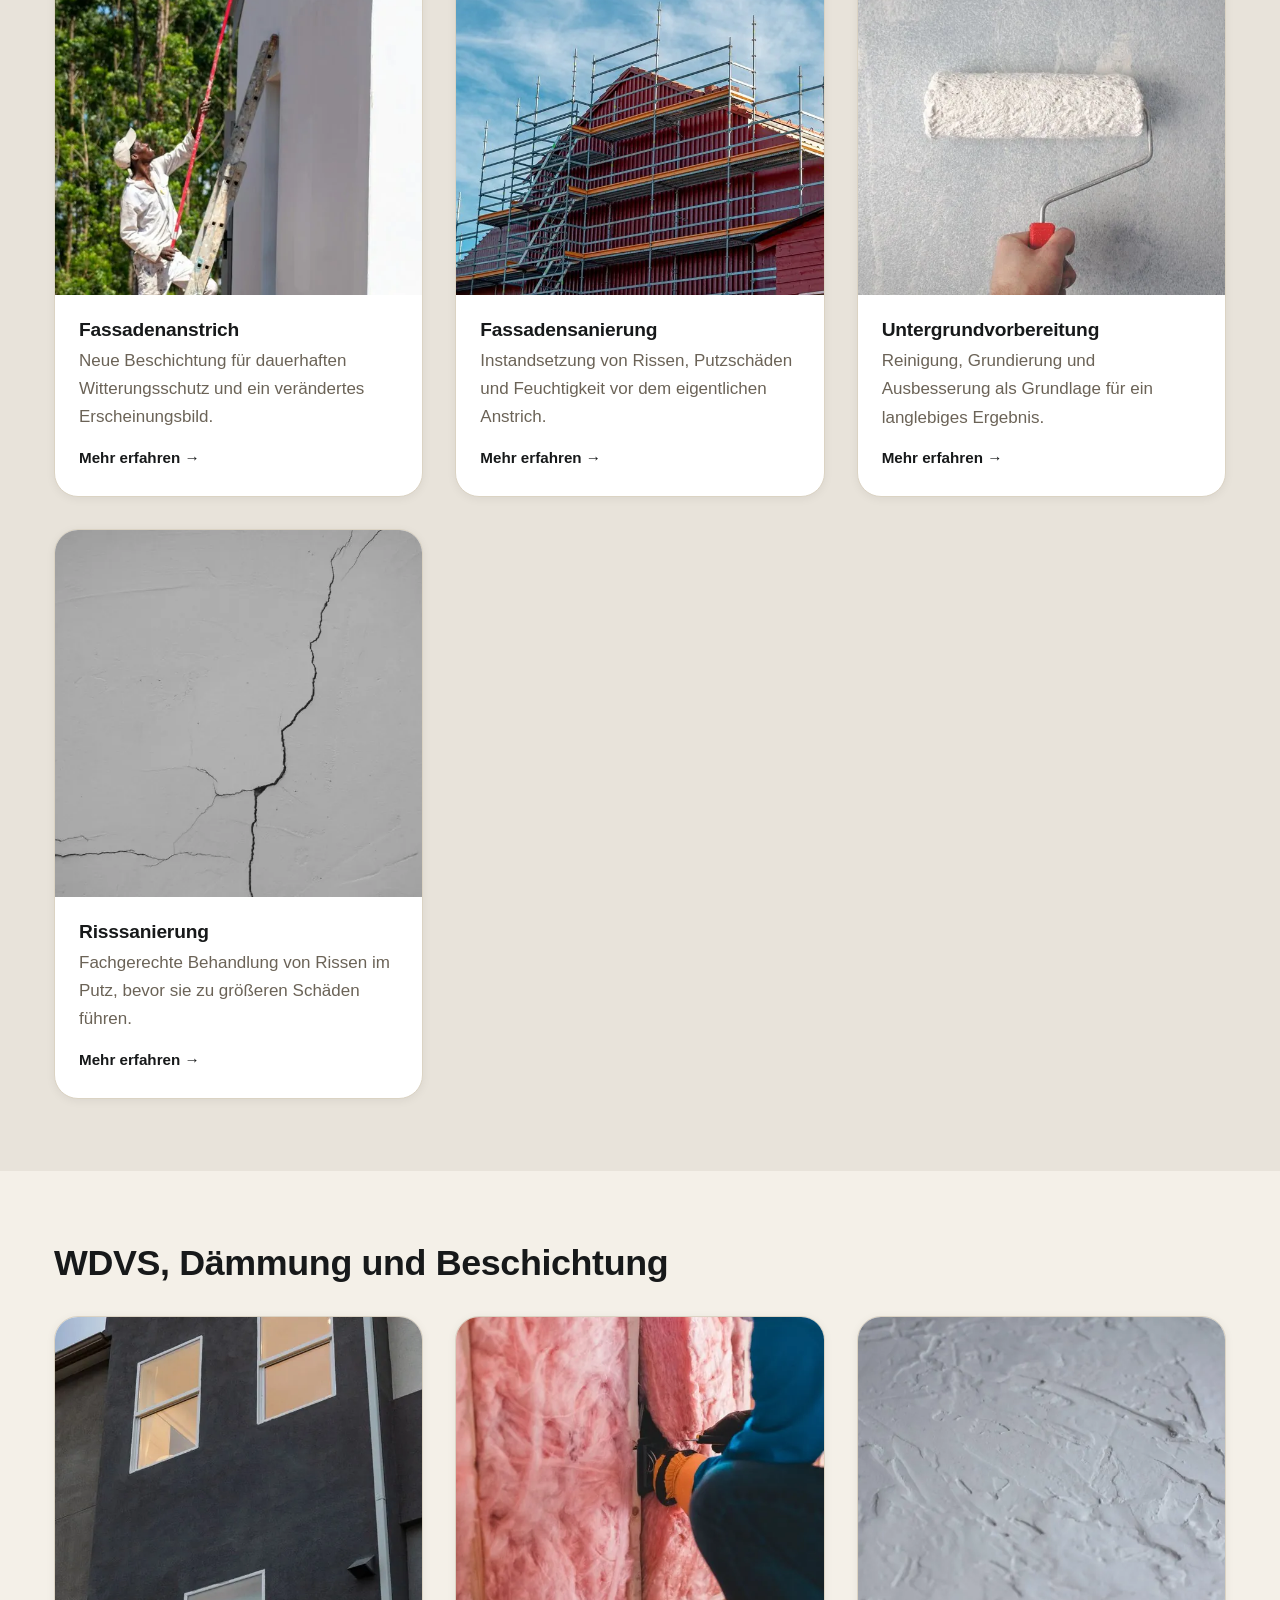
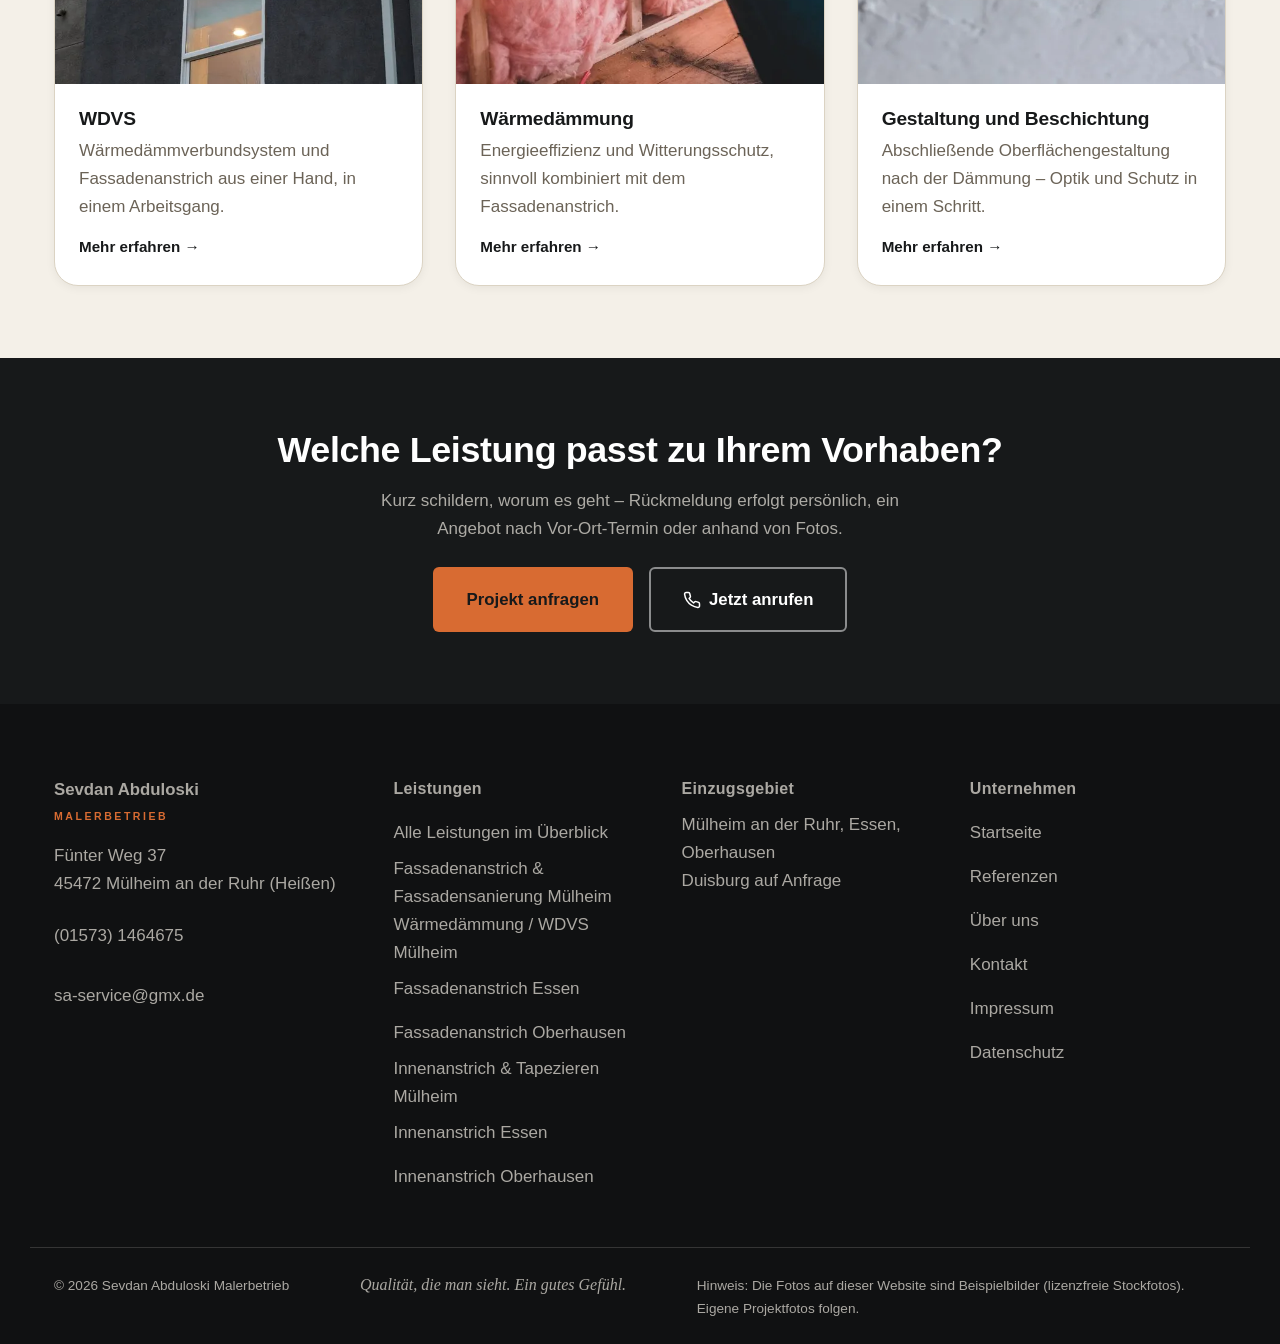
==== commit 28368151: "Design-Audit: Kontrast, Reduced-Motion, Touch-Ziele, Formular, Mobil-Hero, Beispielbild-Hinweise ber" ====
--- a/leistungen/index.html
+++ b/leistungen/index.html
@@ -7,7 +7,7 @@
 <title>Leistungen | Sevdan Abduloski Malerbetrieb</title>
 <meta name="description" content="Alle Leistungen von Sevdan Abduloski Malerbetrieb im Überblick: Innenanstrich, Tapezieren, Lackierarbeiten, Fassadenanstrich, Fassadensanierung und Wärmedämmung (WDVS).">
 <link rel="canonical" href="https://daiworld450.github.io/malerbetrieb-abduloski/leistungen/index.html">
-<link rel="icon" href="data:image/svg+xml,%3Csvg xmlns=%27http://www.w3.org/2000/svg%27 viewBox=%270 0 64 64%27%3E%3Crect width=%2764%27 height=%2764%27 rx=%2712%27 fill=%27%231f4e66%27/%3E%3Ctext x=%2732%27 y=%2743%27 font-size=%2732%27 font-family=%27Arial,sans-serif%27 font-weight=%27700%27 fill=%27%23e8783f%27 text-anchor=%27middle%27%3ES%3C/text%3E%3C/svg%3E">
+<link rel="icon" href="data:image/svg+xml,%3Csvg xmlns=%27http://www.w3.org/2000/svg%27 viewBox=%270 0 64 64%27%3E%3Crect width=%2764%27 height=%2764%27 rx=%2712%27 fill=%27%2317191A%27/%3E%3Ctext x=%2732%27 y=%2743%27 font-size=%2732%27 font-family=%27Arial,sans-serif%27 font-weight=%27700%27 fill=%27%23D86B32%27 text-anchor=%27middle%27%3ES%3C/text%3E%3C/svg%3E">
 <meta property="og:type" content="website">
 <meta property="og:title" content="Leistungen | Sevdan Abduloski Malerbetrieb">
 <meta property="og:description" content="Alle Leistungen von Sevdan Abduloski Malerbetrieb im Überblick: Innenanstrich, Tapezieren, Lackierarbeiten, Fassadenanstrich, Fassadensanierung und Wärmedämmung (WDVS).">
@@ -17,9 +17,7 @@
 <meta name="twitter:card" content="summary">
 <meta name="twitter:title" content="Leistungen | Sevdan Abduloski Malerbetrieb">
 <meta name="twitter:description" content="Alle Leistungen von Sevdan Abduloski Malerbetrieb im Überblick: Innenanstrich, Tapezieren, Lackierarbeiten, Fassadenanstrich, Fassadensanierung und Wärmedämmung (WDVS).">
-<link rel="preconnect" href="https://fonts.googleapis.com">
-<link rel="preconnect" href="https://fonts.gstatic.com" crossorigin>
-<link href="https://fonts.googleapis.com/css2?family=DM+Serif+Display&family=Manrope:wght@400;500;600;700;800&display=swap" rel="stylesheet">
+<link rel="preload" href="../fonts/manrope-normal-latin.woff2" as="font" type="font/woff2" crossorigin>
 <link rel="stylesheet" href="../css/style.css">
 <script type="application/ld+json">
 {
@@ -47,6 +45,7 @@
 </script>
 </head>
 <body>
+<a class="skip-link" href="#main">Zum Inhalt springen</a>
 <header class="site-header">
   <div class="container header-inner">
     <a href="../index.html" class="logo">
@@ -62,14 +61,14 @@
             <svg width="12" height="12" viewBox="0 0 12 12" aria-hidden="true"><path d="M2 4l4 4 4-4" fill="none" stroke="currentColor" stroke-width="1.6" stroke-linecap="round" stroke-linejoin="round"/></svg>
           </button>
           <ul class="dropdown" id="leistungen-dropdown">
-              <li><a href="../leistungen/index.html" class="is-active">Alle Leistungen im Überblick</a></li>
-              <li><a href="../leistungen/fassadenanstrich-fassadensanierung-muelheim.html">Fassadenanstrich & Fassadensanierung Mülheim</a></li>
-              <li><a href="../leistungen/waermedaemmung-wdvs-muelheim.html">Wärmedämmung / WDVS Mülheim</a></li>
-              <li><a href="../leistungen/fassadenanstrich-essen.html">Fassadenanstrich Essen</a></li>
-              <li><a href="../leistungen/fassadenanstrich-oberhausen.html">Fassadenanstrich Oberhausen</a></li>
-              <li><a href="../leistungen/innenanstrich-tapezieren-muelheim.html">Innenanstrich & Tapezieren Mülheim</a></li>
-              <li><a href="../leistungen/innenanstrich-essen.html">Innenanstrich Essen</a></li>
-              <li><a href="../leistungen/innenanstrich-oberhausen.html">Innenanstrich Oberhausen</a></li>
+              <li><a href="../leistungen/index.html">Alle Leistungen im Überblick</a></li>
+              <li class="dropdown-label" role="presentation">Leistungen in Mülheim</li>
+              <li><a href="../leistungen/fassadenanstrich-fassadensanierung-muelheim.html">Fassadenanstrich &amp; Fassadensanierung</a></li>
+              <li><a href="../leistungen/waermedaemmung-wdvs-muelheim.html">Wärmedämmung / WDVS</a></li>
+              <li><a href="../leistungen/innenanstrich-tapezieren-muelheim.html">Innenanstrich &amp; Tapezieren</a></li>
+              <li class="dropdown-label" role="presentation">Auch in</li>
+              <li class="dropdown-row"><span class="dropdown-row__place">Essen</span><a href="../leistungen/fassadenanstrich-essen.html" aria-label="Fassadenanstrich Essen">Fassade</a><a href="../leistungen/innenanstrich-essen.html" aria-label="Innenanstrich Essen">Innenraum</a></li>
+              <li class="dropdown-row"><span class="dropdown-row__place">Oberhausen</span><a href="../leistungen/fassadenanstrich-oberhausen.html" aria-label="Fassadenanstrich Oberhausen">Fassade</a><a href="../leistungen/innenanstrich-oberhausen.html" aria-label="Innenanstrich Oberhausen">Innenraum</a></li>
           </ul>
         </li>
         <li><a href="../referenzen.html">Referenzen</a></li>
@@ -92,7 +91,6 @@
 <section class="page-hero">
   <div class="container page-hero-grid">
     <div>
-      <p class="kicker">Leistungen</p>
       <h1>Alle Leistungen im Überblick</h1>
       <p class="hero-lead">Innenraum, Fassade und Wärmedämmung – ein Ansprechpartner für Malerarbeiten
       in Mülheim an der Ruhr, Essen und Oberhausen.</p>
@@ -100,19 +98,18 @@
         <a href="../kontakt.html" class="btn btn-accent btn-lg">Projekt anfragen</a>
       </div>
     </div>
-    <div><img src="../bilder/hero/leistungen-hero.jpg" alt="Maler- und Lackierarbeiten: Farbroller beim Streichen einer Wand (Beispielbild)" width="1200" height="900" loading="eager"></div>
+    <div><picture><source type="image/webp" srcset="../bilder/hero/leistungen-hero.webp"><img src="../bilder/hero/leistungen-hero.jpg" alt="Maler- und Lackierarbeiten: Farbroller beim Streichen einer Wand" width="1200" height="900" loading="eager" fetchpriority="high"></picture></div>
   </div>
 </section>
 
 <!-- Gruppe 1: Innenraum -->
 <section class="section">
   <div class="container">
-    <p class="kicker">Innenraum</p>
     <h2>Wände, Tapeten und Holzoberflächen</h2>
     <div class="service-grid">
       <a class="service-card" href="innenanstrich-tapezieren-muelheim.html">
         <div class="service-card__media">
-          <img src="../bilder/leistungen/innenanstrich-wand.jpg" alt="Innenanstrich in einer Wohnung (Beispielbild)" width="800" height="600" loading="lazy">
+          <picture><source type="image/webp" srcset="../bilder/leistungen/innenanstrich-wand.webp"><img src="../bilder/leistungen/innenanstrich-wand.jpg" alt="Innenanstrich in einer Wohnung" width="800" height="600" loading="lazy"></picture>
         </div>
         <div class="service-card__body">
           <h3>Innenanstrich</h3>
@@ -122,7 +119,7 @@
       </a>
       <a class="service-card" href="innenanstrich-tapezieren-muelheim.html">
         <div class="service-card__media">
-          <img src="../bilder/leistungen/tapezieren.jpg" alt="Tapezierarbeiten: modern tapezierte Wand (Beispielbild)" width="800" height="600" loading="lazy">
+          <picture><source type="image/webp" srcset="../bilder/leistungen/tapezieren.webp"><img src="../bilder/leistungen/tapezieren.jpg" alt="Tapezierarbeiten: modern tapezierte Wand" width="800" height="600" loading="lazy"></picture>
         </div>
         <div class="service-card__body">
           <h3>Tapezierarbeiten</h3>
@@ -132,7 +129,7 @@
       </a>
       <a class="service-card" href="innenanstrich-tapezieren-muelheim.html">
         <div class="service-card__media">
-          <img src="../bilder/leistungen/lackieren.jpg" alt="Lackierarbeiten: Pinsel mit weißer Farbe (Beispielbild)" width="800" height="600" loading="lazy">
+          <picture><source type="image/webp" srcset="../bilder/leistungen/lackieren.webp"><img src="../bilder/leistungen/lackieren.jpg" alt="Lackierarbeiten: Pinsel mit weißer Farbe" width="800" height="600" loading="lazy"></picture>
         </div>
         <div class="service-card__body">
           <h3>Lackierarbeiten (Holz, Fenster, Türen)</h3>
@@ -147,12 +144,11 @@
 <!-- Gruppe 2: Fassade -->
 <section class="section section-alt">
   <div class="container">
-    <p class="kicker">Fassade</p>
     <h2>Anstrich, Sanierung und Untergrund</h2>
     <div class="service-grid">
       <a class="service-card" href="fassadenanstrich-fassadensanierung-muelheim.html">
         <div class="service-card__media">
-          <img src="../bilder/leistungen/fassadenanstrich.jpg" alt="Fassadenanstrich an einem Wohnhaus (Beispielbild)" width="800" height="600" loading="lazy">
+          <picture><source type="image/webp" srcset="../bilder/leistungen/fassadenanstrich.webp"><img src="../bilder/leistungen/fassadenanstrich.jpg" alt="Fassadenanstrich an einem Wohnhaus" width="800" height="600" loading="lazy"></picture>
         </div>
         <div class="service-card__body">
           <h3>Fassadenanstrich</h3>
@@ -162,7 +158,7 @@
       </a>
       <a class="service-card" href="fassadenanstrich-fassadensanierung-muelheim.html">
         <div class="service-card__media">
-          <img src="../bilder/leistungen/fassadensanierung.jpg" alt="Fassadensanierung: Gerüst an einem Gebäude (Beispielbild)" width="800" height="600" loading="lazy">
+          <picture><source type="image/webp" srcset="../bilder/leistungen/fassadensanierung.webp"><img src="../bilder/leistungen/fassadensanierung.jpg" alt="Fassadensanierung: Gerüst an einem Gebäude" width="800" height="600" loading="lazy"></picture>
         </div>
         <div class="service-card__body">
           <h3>Fassadensanierung</h3>
@@ -172,7 +168,7 @@
       </a>
       <a class="service-card" href="fassadenanstrich-fassadensanierung-muelheim.html">
         <div class="service-card__media">
-          <img src="../bilder/leistungen/untergrundvorbereitung.jpg" alt="Untergrundvorbereitung: Farbrolle auf strukturiertem Untergrund (Beispielbild)" width="800" height="600" loading="lazy">
+          <picture><source type="image/webp" srcset="../bilder/leistungen/untergrundvorbereitung.webp"><img src="../bilder/leistungen/untergrundvorbereitung.jpg" alt="Untergrundvorbereitung: Farbrolle auf strukturiertem Untergrund" width="800" height="600" loading="lazy"></picture>
         </div>
         <div class="service-card__body">
           <h3>Untergrundvorbereitung</h3>
@@ -182,7 +178,7 @@
       </a>
       <a class="service-card" href="fassadenanstrich-fassadensanierung-muelheim.html">
         <div class="service-card__media">
-          <img src="../bilder/leistungen/risssanierung.jpg" alt="Risssanierung: Riss im Fassadenputz (Beispielbild)" width="800" height="600" loading="lazy">
+          <picture><source type="image/webp" srcset="../bilder/leistungen/risssanierung.webp"><img src="../bilder/leistungen/risssanierung.jpg" alt="Risssanierung: Riss im Fassadenputz" width="800" height="600" loading="lazy"></picture>
         </div>
         <div class="service-card__body">
           <h3>Risssanierung</h3>
@@ -197,12 +193,11 @@
 <!-- Gruppe 3: WDVS -->
 <section class="section">
   <div class="container">
-    <p class="kicker">Wärmedämmung</p>
     <h2>WDVS, Dämmung und Beschichtung</h2>
     <div class="service-grid">
       <a class="service-card" href="waermedaemmung-wdvs-muelheim.html">
         <div class="service-card__media">
-          <img src="../bilder/leistungen/wdvs.jpg" alt="Wärmedämmverbundsystem (WDVS) an einer Fassade (Beispielbild)" width="800" height="600" loading="lazy">
+          <picture><source type="image/webp" srcset="../bilder/leistungen/wdvs.webp"><img src="../bilder/leistungen/wdvs.jpg" alt="Wärmedämmverbundsystem (WDVS) an einer Fassade" width="800" height="600" loading="lazy"></picture>
         </div>
         <div class="service-card__body">
           <h3>WDVS</h3>
@@ -212,7 +207,7 @@
       </a>
       <a class="service-card" href="waermedaemmung-wdvs-muelheim.html">
         <div class="service-card__media">
-          <img src="../bilder/leistungen/waermedaemmung.jpg" alt="Wärmedämmung: Dämmmaterial auf einer Baustelle (Beispielbild)" width="800" height="600" loading="lazy">
+          <picture><source type="image/webp" srcset="../bilder/leistungen/waermedaemmung.webp"><img src="../bilder/leistungen/waermedaemmung.jpg" alt="Wärmedämmung: Dämmmaterial auf einer Baustelle" width="800" height="600" loading="lazy"></picture>
         </div>
         <div class="service-card__body">
           <h3>Wärmedämmung</h3>
@@ -222,7 +217,7 @@
       </a>
       <a class="service-card" href="waermedaemmung-wdvs-muelheim.html">
         <div class="service-card__media">
-          <img src="../bilder/leistungen/gestaltung-beschichtung.jpg" alt="Gestaltung und Beschichtung: Oberflächenstruktur einer Fassade (Beispielbild)" width="800" height="600" loading="lazy">
+          <picture><source type="image/webp" srcset="../bilder/leistungen/gestaltung-beschichtung.webp"><img src="../bilder/leistungen/gestaltung-beschichtung.jpg" alt="Gestaltung und Beschichtung: Oberflächenstruktur einer Fassade" width="800" height="600" loading="lazy"></picture>
         </div>
         <div class="service-card__body">
           <h3>Gestaltung und Beschichtung</h3>
@@ -236,7 +231,6 @@
 
 <section class="section cta-section">
   <div class="container cta-box">
-    <p class="kicker">Kontakt</p>
     <h2>Welche Leistung passt zu Ihrem Vorhaben?</h2>
     <p>Kurz schildern, worum es geht – Rückmeldung erfolgt persönlich, ein Angebot nach Vor-Ort-Termin oder anhand von Fotos.</p>
     <div class="btn-row">
@@ -256,7 +250,7 @@
       <p><a href="mailto:sa-service@gmx.de">sa-service@gmx.de</a></p>
     </div>
     <div class="footer-col">
-      <h2>Leistungen</h2>
+      <p class="footer-heading">Leistungen</p>
       <ul>
         <li><a href="../leistungen/index.html">Alle Leistungen im Überblick</a></li>
         <li><a href="../leistungen/fassadenanstrich-fassadensanierung-muelheim.html">Fassadenanstrich & Fassadensanierung Mülheim</a></li>
@@ -269,11 +263,11 @@
       </ul>
     </div>
     <div class="footer-col">
-      <h2>Einzugsgebiet</h2>
+      <p class="footer-heading">Einzugsgebiet</p>
       <p>Mülheim an der Ruhr, Essen, Oberhausen<br>Duisburg auf Anfrage</p>
     </div>
     <div class="footer-col">
-      <h2>Unternehmen</h2>
+      <p class="footer-heading">Unternehmen</p>
       <ul>
         <li><a href="../index.html">Startseite</a></li>
         <li><a href="../referenzen.html">Referenzen</a></li>
@@ -287,6 +281,7 @@
   <div class="footer-bottom container">
     <p>&copy; 2026 Sevdan Abduloski Malerbetrieb</p>
     <p class="footer-tagline">Qualität, die man sieht. Ein gutes Gefühl.</p>
+    <p class="footer-note">Hinweis: Die Fotos auf dieser Website sind Beispielbilder (lizenzfreie Stockfotos). Eigene Projektfotos folgen.</p>
   </div>
 </footer>
 <div class="mobile-action-bar" role="navigation" aria-label="Schnellkontakt">
--- a/css/style.css
+++ b/css/style.css
@@ -2,9 +2,59 @@
    Sevdan Abduloski Malerbetrieb – style.css
    Design system v2 (Redesign Welle A, 2026-09).
    Reines Vanilla CSS, keine Frameworks, keine externen Assets
-   außer Google Fonts (siehe DESIGN-SYSTEM.md im Repo-Root für
+   (Schriften selbst gehostet unter fonts/, siehe DESIGN-SYSTEM.md im Repo-Root für
    die vollständige Komponenten-Dokumentation).
    ============================================================ */
+
+/* Selbst gehostete Schriften (SIL Open Font License 1.1): Manrope, DM Serif Display – kein Aufruf bei Google beim Seitenbesuch. */
+@font-face {
+  font-family: 'DM Serif Display';
+  font-style: italic;
+  font-weight: 400;
+  font-display: swap;
+  src: url('../fonts/dm-serif-display-italic-latin-ext.woff2') format('woff2');
+  unicode-range: U+0100-02BA, U+02BD-02C5, U+02C7-02CC, U+02CE-02D7, U+02DD-02FF, U+0304, U+0308, U+0329, U+1D00-1DBF, U+1E00-1E9F, U+1EF2-1EFF, U+2020, U+20A0-20AB, U+20AD-20C0, U+2113, U+2C60-2C7F, U+A720-A7FF;
+}
+@font-face {
+  font-family: 'DM Serif Display';
+  font-style: italic;
+  font-weight: 400;
+  font-display: swap;
+  src: url('../fonts/dm-serif-display-italic-latin.woff2') format('woff2');
+  unicode-range: U+0000-00FF, U+0131, U+0152-0153, U+02BB-02BC, U+02C6, U+02DA, U+02DC, U+0304, U+0308, U+0329, U+2000-206F, U+20AC, U+2122, U+2191, U+2193, U+2212, U+2215, U+FEFF, U+FFFD;
+}
+@font-face {
+  font-family: 'DM Serif Display';
+  font-style: normal;
+  font-weight: 400;
+  font-display: swap;
+  src: url('../fonts/dm-serif-display-normal-latin-ext.woff2') format('woff2');
+  unicode-range: U+0100-02BA, U+02BD-02C5, U+02C7-02CC, U+02CE-02D7, U+02DD-02FF, U+0304, U+0308, U+0329, U+1D00-1DBF, U+1E00-1E9F, U+1EF2-1EFF, U+2020, U+20A0-20AB, U+20AD-20C0, U+2113, U+2C60-2C7F, U+A720-A7FF;
+}
+@font-face {
+  font-family: 'DM Serif Display';
+  font-style: normal;
+  font-weight: 400;
+  font-display: swap;
+  src: url('../fonts/dm-serif-display-normal-latin.woff2') format('woff2');
+  unicode-range: U+0000-00FF, U+0131, U+0152-0153, U+02BB-02BC, U+02C6, U+02DA, U+02DC, U+0304, U+0308, U+0329, U+2000-206F, U+20AC, U+2122, U+2191, U+2193, U+2212, U+2215, U+FEFF, U+FFFD;
+}
+@font-face {
+  font-family: 'Manrope';
+  font-style: normal;
+  font-weight: 400 800;
+  font-display: swap;
+  src: url('../fonts/manrope-normal-latin-ext.woff2') format('woff2');
+  unicode-range: U+0100-02BA, U+02BD-02C5, U+02C7-02CC, U+02CE-02D7, U+02DD-02FF, U+0304, U+0308, U+0329, U+1D00-1DBF, U+1E00-1E9F, U+1EF2-1EFF, U+2020, U+20A0-20AB, U+20AD-20C0, U+2113, U+2C60-2C7F, U+A720-A7FF;
+}
+@font-face {
+  font-family: 'Manrope';
+  font-style: normal;
+  font-weight: 400 800;
+  font-display: swap;
+  src: url('../fonts/manrope-normal-latin.woff2') format('woff2');
+  unicode-range: U+0000-00FF, U+0131, U+0152-0153, U+02BB-02BC, U+02C6, U+02DA, U+02DC, U+0304, U+0308, U+0329, U+2000-206F, U+20AC, U+2122, U+2191, U+2193, U+2212, U+2215, U+FEFF, U+FFFD;
+}
 
 :root {
   /* ---- Kernfarben (siehe DESIGN-SYSTEM.md) ---- */
@@ -13,7 +63,8 @@
   --color-paper: #F4F0E8;      /* Warmweiß: Seitenhintergrund */
   --color-white: #FFFFFF;
   --color-accent: #D86B32;     /* Orange/Kupfer – sparsam einsetzen */
-  --color-accent-dark: #B85826;/* Hover-/Active-Zustand des Akzents */
+  --color-accent-dark: #A34A1B;/* Akzent als Text/Link auf hellem Grund: 5,2:1 auf Papier, 4,6:1 auf Subtle */
+  --color-accent-hover: #E27A44;/* Hover der Akzent-Buttons (Text Ink: 6,0:1) */
   --color-subtle: #E8E3DA;     /* dezente Flächen auf Warmweiß */
 
   /* ---- Abgeleitete Text-/Rahmenfarben ---- */
@@ -45,7 +96,7 @@
 
   --container-width: 1220px;
   --shadow-sm: 0 2px 10px rgba(16, 17, 18, 0.06);
-  --shadow-md: 0 16px 40px rgba(16, 17, 18, 0.12);
+  --shadow-md: 0 8px 22px -6px rgba(16, 17, 18, 0.14), 0 2px 6px rgba(16, 17, 18, 0.06);
   --header-height: 84px;
   --mobile-bar-height: 68px;
 
@@ -60,7 +111,10 @@
 
 /* -------------------- Reset / Base -------------------- */
 *, *::before, *::after { box-sizing: border-box; }
-html { scroll-behavior: smooth; overflow-x: hidden; }
+html { -webkit-text-size-adjust: 100%; }
+@media (prefers-reduced-motion: no-preference) {
+  html { scroll-behavior: smooth; }
+}
 body {
   margin: 0;
   font-family: var(--font-sans);
@@ -69,11 +123,13 @@
   background: var(--color-paper);
   line-height: 1.65;
   -webkit-font-smoothing: antialiased;
-  overflow-x: hidden;
-}
+  caret-color: var(--color-accent-dark);
+  scrollbar-color: var(--color-ink) var(--color-subtle);
+}
+::selection { background: var(--color-accent-hover); color: var(--color-ink); }
 img { max-width: 100%; display: block; }
 a { color: var(--color-ink); text-decoration: none; }
-a:hover { color: var(--color-accent); }
+p a:hover { color: var(--color-accent-dark); }
 ul { list-style: none; margin: 0; padding: 0; }
 h1, h2, h3, h4 {
   font-family: var(--font-sans);
@@ -88,8 +144,29 @@
 h3 { font-size: 1.2rem; font-weight: 700; }
 p { margin: 0 0 var(--space-2); color: var(--color-text); }
 :focus-visible {
-  outline: 2px solid var(--color-accent);
+  outline: 2px solid var(--color-accent-dark);
   outline-offset: 3px;
+}
+.site-header :focus-visible, .site-footer :focus-visible, .cta-section :focus-visible,
+.owner-section :focus-visible, .mobile-action-bar :focus-visible, .page-hero--image-bg :focus-visible {
+  outline-color: var(--color-accent-hover);
+}
+.skip-link {
+  position: absolute;
+  left: var(--space-2);
+  top: -4rem;
+  z-index: 100;
+  padding: 0.8rem 1.2rem;
+  background: var(--color-accent);
+  color: var(--color-ink);
+  font-weight: 700;
+  border-radius: var(--radius-sm);
+}
+.skip-link:focus { top: var(--space-1); }
+.skip-link, .skip-link:hover, .skip-link:focus { color: var(--color-ink); }
+.sr-only {
+  position: absolute; width: 1px; height: 1px; padding: 0; margin: -1px;
+  overflow: hidden; clip: rect(0, 0, 0, 0); white-space: nowrap; border: 0;
 }
 .container {
   width: 100%;
@@ -98,15 +175,6 @@
   padding: 0 var(--space-3);
 }
 main { display: block; }
-.kicker {
-  display: inline-block;
-  text-transform: uppercase;
-  letter-spacing: 0.14em;
-  font-size: 0.78rem;
-  font-weight: 700;
-  color: var(--color-accent-dark);
-  margin: 0 0 var(--space-2);
-}
 .section { padding: var(--space-6) 0; }
 .section-alt { background: var(--color-subtle); }
 .section-lead { max-width: 62ch; color: var(--color-text-muted); font-size: 1.05rem; }
@@ -133,8 +201,9 @@
   transition: transform 0.15s ease, background 0.15s ease, color 0.15s ease, border-color 0.15s ease;
 }
 .btn:hover { transform: translateY(-1px); }
-.btn-accent { background: var(--color-accent); color: var(--color-white); }
-.btn-accent:hover { background: var(--color-accent-dark); color: var(--color-white); }
+.btn-accent { background: var(--color-accent); color: var(--color-ink); }
+.btn-accent:hover { background: var(--color-accent-hover); color: var(--color-ink); }
+.main-nav > ul > li > a.btn-accent, .main-nav > ul > li > a.btn-accent:hover { color: var(--color-ink); border-color: transparent; }
 .btn-outline { background: transparent; color: var(--color-ink); border-color: var(--color-ink); }
 .btn-outline:hover { background: var(--color-ink); color: var(--color-white); }
 .btn-outline-light { background: transparent; color: var(--color-white); border-color: rgba(255,255,255,0.5); }
@@ -169,13 +238,15 @@
   line-height: 1.2;
   color: var(--color-white);
   white-space: nowrap;
+  justify-content: center;
+  min-height: 44px;
 }
 .logo:hover { color: var(--color-white); }
 .logo-name { font-weight: 700; font-size: 1.08rem; letter-spacing: 0.01em; }
 .logo-sub {
-  font-size: 0.66rem;
+  font-size: 0.75rem;
   font-weight: 700;
-  letter-spacing: 0.26em;
+  letter-spacing: 0.2em;
   text-transform: uppercase;
   color: var(--color-accent);
   margin-top: 3px;
@@ -190,7 +261,7 @@
   font-weight: 600;
   font-size: 0.96rem;
   color: var(--color-on-ink);
-  padding: 0.4rem 0;
+  padding: 0.7rem 0;
   border-bottom: 2px solid transparent;
 }
 .main-nav > ul > li > a:hover,
@@ -208,7 +279,7 @@
   font-size: 0.96rem;
   color: var(--color-on-ink);
   cursor: pointer;
-  padding: 0.4rem 0;
+  padding: 0.7rem 0;
   border-bottom: 2px solid transparent;
 }
 .dropdown-toggle:hover,
@@ -224,7 +295,9 @@
   border: none;
   color: var(--color-on-ink);
   cursor: pointer;
-  padding: 0.4rem 0.3rem;
+  min-width: 44px;
+  min-height: 44px;
+  padding: 0;
 }
 .dropdown-caret:hover { color: var(--color-white); }
 .dropdown-caret svg { transition: transform 0.15s ease; }
@@ -260,6 +333,17 @@
   font-size: 0.95rem;
 }
 .dropdown li a:hover { background: var(--color-subtle); color: var(--color-ink); }
+.dropdown li a { min-height: 44px; display: flex; align-items: center; }
+.dropdown-label {
+  padding: 0.9rem 0.8rem 0.25rem;
+  font-size: 0.78rem;
+  font-weight: 700;
+  letter-spacing: 0.04em;
+  color: var(--color-text-muted);
+}
+.dropdown-row { display: flex; align-items: center; flex-wrap: wrap; gap: 0.25rem; }
+.dropdown-row__place { flex: 0 0 6.5rem; padding: 0 0.8rem; font-weight: 600; font-size: 0.95rem; color: var(--color-text); }
+.dropdown li.dropdown-row a { display: inline-flex; padding: 0.65rem 0.8rem; }
 
 .header-cta { flex-shrink: 0; }
 .nav-cta-mobile { display: none; }
@@ -268,8 +352,8 @@
   flex-direction: column;
   justify-content: center;
   gap: 5px;
-  width: 40px;
-  height: 40px;
+  width: 44px;
+  height: 44px;
   background: none;
   border: none;
   cursor: pointer;
@@ -307,7 +391,7 @@
   gap: 0.2rem;
   padding: 0.6rem 0.25rem 0.55rem;
   color: var(--color-on-ink);
-  font-size: 0.72rem;
+  font-size: 0.8rem;
   font-weight: 700;
   text-align: center;
 }
@@ -362,8 +446,7 @@
   background: linear-gradient(180deg, rgba(16,17,18,0.55), rgba(16,17,18,0.78));
 }
 .page-hero--image-bg .container { position: relative; z-index: 1; }
-.page-hero--image-bg h1,
-.page-hero--image-bg .kicker { color: var(--color-white); }
+.page-hero--image-bg h1 { color: var(--color-white); }
 .page-hero--image-bg .hero-lead { color: var(--color-on-ink-muted); }
 
 /* -------------------- Image placeholders -------------------- */
@@ -418,6 +501,28 @@
    Höhe) verstecken das Icon automatisch, wenn kein Platz ist. */
 .before-after__side .img-placeholder::before { display: none; }
 
+/* Welle-D-Fix (2026-09-14): echte <img>-Tags (Stockfotos) brauchen dieselbe
+   Groessen-Eindaemmung, die vorher nur die .img-placeholder-Divs hatten
+   (die per Flex-Inhalt automatisch klein blieben). Ohne aspect-ratio +
+   object-fit blaeht das natuerliche Seitenverhaeltnis jedes Fotos die
+   jeweilige Sektion auf (beobachtet: Hero-Bild mit 1280x1600px zog die
+   ganze Startseite in die Laenge und schob die Headline aus dem
+   sichtbaren Bereich). */
+.hero-media { aspect-ratio: 4 / 5; border-radius: var(--radius-md); overflow: hidden; }
+.hero-media img { width: 100%; height: 100%; object-fit: cover; display: block; }
+.page-hero-grid > div:last-child { aspect-ratio: 4 / 3; border-radius: var(--radius-md); overflow: hidden; }
+.page-hero-grid > div:last-child img { width: 100%; height: 100%; object-fit: cover; display: block; }
+/* Wichtig: height:auto ist hier Pflicht, nicht nur width:100% - die <img>
+   Tags tragen eigene width/height-HTML-Attribute (gegen Layout-Shift beim
+   Laden), und diese Attribute gewinnen gegen ein unspezifiziertes CSS-
+   height, wodurch aspect-ratio sonst wirkungslos bleibt (Breite wird
+   skaliert, Hoehe bleibt beim HTML-Attributwert stehen - hier live so
+   vorgefunden und korrigiert). */
+.service-card__media img { width: 100%; height: auto; aspect-ratio: 1 / 1; object-fit: cover; display: block; }
+.project-card__media img { width: 100%; height: auto; aspect-ratio: 4 / 3; object-fit: cover; display: block; }
+.gallery-grid img { width: 100%; height: auto; aspect-ratio: 4 / 3; object-fit: cover; display: block; border-radius: var(--radius-md); }
+.before-after__side img { width: 100%; height: 100%; object-fit: cover; display: block; }
+
 /* -------------------- TrustBar -------------------- */
 .trust-bar {
   border-top: 1px solid var(--color-border);
@@ -457,7 +562,7 @@
   margin: 0 0 0.2rem;
 }
 .trust-item__subtext {
-  font-size: 0.85rem;
+  font-size: 0.92rem;
   color: var(--color-text-muted);
   margin: 0;
 }
@@ -625,12 +730,12 @@
 .owner-block {
   color: var(--color-on-ink);
   display: grid;
-  grid-template-columns: 1fr 1.15fr;
+  grid-template-columns: 1fr 1.1fr;
   gap: var(--space-5);
-  align-items: center;
-}
-.owner-block__media .img-placeholder { aspect-ratio: 3 / 4; }
-.owner-block .kicker { color: var(--color-accent); }
+  align-items: end;
+}
+.owner-block__id h2 { margin-bottom: var(--space-3); }
+.owner-block__text .btn-row { margin-top: var(--space-3); }
 .owner-block h2 { color: var(--color-white); }
 .owner-block__signature {
   font-family: var(--font-serif);
@@ -708,7 +813,6 @@
 /* -------------------- CTA banner -------------------- */
 .cta-section { background: var(--color-ink); }
 .cta-box { text-align: center; color: var(--color-on-ink); }
-.cta-box .kicker { color: var(--color-accent); }
 .cta-box h2 { color: var(--color-white); }
 .cta-box p { color: var(--color-on-ink-muted); max-width: 60ch; margin-left: auto; margin-right: auto; }
 .cta-box .btn-row { justify-content: center; }
@@ -746,14 +850,23 @@
 .cta-banner--image-bg .container { position: relative; z-index: 2; }
 
 /* -------------------- Breadcrumb -------------------- */
-.breadcrumb { padding: var(--space-2) 0 0; }
-.breadcrumb .container, .breadcrumb ol { padding: 0; }
+.breadcrumb { padding: 0; }
 .breadcrumb {
   font-size: 0.85rem;
   color: var(--color-text-muted);
 }
-.breadcrumb .container { max-width: var(--container-width); margin: 0 auto; padding: var(--space-2) var(--space-3) 0; }
-.breadcrumb ol { display: flex; flex-wrap: wrap; gap: 0.35rem; list-style: none; margin: 0; }
+.breadcrumb ol {
+  display: flex;
+  flex-wrap: wrap;
+  align-items: center;
+  gap: 0 0.35rem;
+  list-style: none;
+  margin: 0 auto;
+  max-width: var(--container-width);
+  padding: 0 var(--space-3);
+}
+.breadcrumb li { display: flex; align-items: center; min-height: 44px; }
+.breadcrumb a { display: inline-flex; align-items: center; min-height: 44px; }
 .breadcrumb li:not(:last-child)::after { content: "/"; margin-left: 0.35rem; color: var(--color-border); }
 .breadcrumb a { color: var(--color-text-muted); }
 .breadcrumb a:hover { color: var(--color-ink); }
@@ -762,7 +875,7 @@
 .quote-block {
   margin: 0;
   padding: var(--space-4);
-  border-left: 4px solid var(--color-accent);
+  border: 1px solid var(--color-border);
   background: var(--color-white);
   border-radius: var(--radius-md);
   font-family: var(--font-serif);
@@ -850,25 +963,55 @@
 .project-card:hover { box-shadow: var(--shadow-md); transform: translateY(-3px); color: inherit; }
 .project-card__media .img-placeholder { border-radius: 0; aspect-ratio: 4 / 3; }
 .project-card__body { padding: var(--space-3); }
-.project-card__body .kicker { margin-bottom: 0.3rem; }
 .project-card__body h3 { margin-bottom: 0.25rem; }
 .project-card__body p { color: var(--color-text-muted); margin: 0; }
 
 /* -------------------- Contact form -------------------- */
-.contact-form { display: grid; gap: 0.4rem; }
+.contact-form { display: grid; gap: 0.4rem; accent-color: var(--color-accent-dark); }
+.contact-form .req { color: var(--color-accent-dark); font-weight: 800; }
+.contact-form .optional { font-weight: 500; color: var(--color-text-muted); }
+.contact-form .hp-field { position: absolute; left: -9999px; width: 1px; height: 1px; opacity: 0; pointer-events: none; }
+.form-hint { font-size: 0.92rem; color: var(--color-text-muted); margin: 0; }
+.form-hint a { text-decoration: underline; text-underline-offset: 0.2em; color: var(--color-ink); }
+.form-fieldset { border: 0; padding: 0; margin: 0.6rem 0 0; min-width: 0; }
+.form-fieldset legend { font-weight: 600; padding: 0; margin-bottom: 0.5rem; }
+.choice-group { display: flex; flex-wrap: wrap; gap: 0.6rem; }
+.choice-group input { position: absolute; opacity: 0; width: 1px; height: 1px; }
+.contact-form .choice-group label {
+  display: inline-flex; align-items: center; min-height: 44px; margin: 0;
+  padding: 0.55rem 1.1rem; border-radius: var(--radius-pill);
+  border: 1.5px solid var(--color-border); background: var(--color-white);
+  font-size: 0.92rem; font-weight: 700; cursor: pointer;
+  transition: border-color 0.15s ease, background 0.15s ease, color 0.15s ease;
+}
+.choice-group label:hover { border-color: var(--color-ink); }
+.choice-group input:checked + label { background: var(--color-ink); border-color: var(--color-ink); color: var(--color-white); }
+.choice-group input:focus-visible + label { outline: 2px solid var(--color-accent-dark); outline-offset: 3px; }
+.contact-form [aria-invalid="true"] { border-color: #A3281D; }
+.form-error, .form-status { margin: 0; font-weight: 600; }
+.form-error:not(:empty) {
+  padding: var(--space-2); border-radius: var(--radius-sm);
+  background: #FBEAE7; border: 1px solid #A3281D; color: #6E1A12;
+}
+.form-error a { color: #6E1A12; text-decoration: underline; }
+.form-status:not(:empty) {
+  padding: var(--space-2) var(--space-3); border-radius: var(--radius-sm);
+  background: var(--color-white); border: 1px solid var(--color-ink); margin-bottom: var(--space-3);
+}
 .contact-form label { font-weight: 600; margin-top: 0.6rem; }
-.contact-form input, .contact-form textarea {
+.contact-form input:not([type=radio]), .contact-form textarea {
   font: inherit;
+  min-height: 44px;
   padding: 0.75rem 0.9rem;
   border: 1px solid var(--color-border);
   border-radius: var(--radius-sm);
   background: var(--color-white);
   color: var(--color-text);
 }
-.contact-form input:focus, .contact-form textarea:focus {
-  outline: none;
+.contact-form input:not([type=radio]):focus, .contact-form textarea:focus {
+  outline: 2px solid var(--color-accent-dark);
+  outline-offset: 1px;
   border-color: var(--color-ink);
-  box-shadow: 0 0 0 3px var(--color-subtle);
 }
 .contact-form button { margin-top: var(--space-2); justify-self: start; }
 
@@ -923,7 +1066,6 @@
   margin-top: var(--space-5);
 }
 .cross-link__body { max-width: 52ch; flex: 1 1 260px; }
-.cross-link__body .kicker { margin-bottom: 0.3rem; }
 .cross-link__body h3 { margin-bottom: 0.35rem; }
 .cross-link__body p { color: var(--color-text-muted); margin: 0; }
 .cross-link .btn { flex-shrink: 0; }
@@ -979,6 +1121,7 @@
   font: inherit;
   font-weight: 700;
   font-size: 0.9rem;
+  min-height: 44px;
   cursor: pointer;
   transition: border-color 0.15s ease, background 0.15s ease, color 0.15s ease;
 }
@@ -1043,22 +1186,25 @@
 }
 .footer-logo { font-weight: 700; color: var(--color-white); font-size: 1.05rem; margin-bottom: var(--space-2); }
 .footer-logo span { display: block; font-size: 0.66rem; font-weight: 700; letter-spacing: 0.24em; text-transform: uppercase; color: var(--color-accent); margin-top: 4px; }
-.footer-col h2 { color: var(--color-white); font-size: 0.95rem; letter-spacing: 0.02em; margin-bottom: var(--space-2); }
+.footer-heading { color: var(--color-white); font-size: 1rem; font-weight: 800; letter-spacing: 0.02em; margin: 0 0 var(--space-1); }
 .footer-col p, .footer-col a { color: var(--color-on-ink-muted); }
 .footer-col a:hover { color: var(--color-accent); }
-.footer-col ul { display: grid; gap: 0.5rem; }
+.footer-col ul { display: grid; gap: 0; }
+.footer-col li a, .footer-col p a { display: inline-flex; align-items: center; min-height: 44px; }
 .footer-bottom {
   border-top: 1px solid var(--color-border-on-ink);
   margin-top: var(--space-5);
   padding-top: var(--space-3);
   font-size: 0.85rem;
-  color: rgba(244,240,232,0.5);
+  color: var(--color-on-ink-muted);
   display: flex;
   flex-wrap: wrap;
   gap: var(--space-2);
   justify-content: space-between;
   align-items: baseline;
 }
+.footer-bottom p { color: var(--color-on-ink-muted); }
+.footer-note { flex-basis: 100%; margin: 0; max-width: 70ch; }
 .footer-tagline { font-family: var(--font-serif); font-style: italic; font-size: 1rem; color: var(--color-on-ink-muted); margin: 0; }
 
 /* ============================================================
@@ -1076,8 +1222,8 @@
 
 @media (max-width: 900px) {
   .hero-grid, .page-hero-grid, .two-col, .before-after-block, .owner-block, .region-layout { grid-template-columns: 1fr; }
-  .hero-media, .page-hero-grid > div:last-child { order: -1; }
-  .owner-block__media { order: -1; }
+  .hero-media { aspect-ratio: 16 / 10; }
+  .owner-block { align-items: start; gap: var(--space-3); }
   .spoke-grid { grid-template-columns: 1fr; }
   .project-grid { grid-template-columns: 1fr; }
   .value-grid { grid-template-columns: 1fr; }
@@ -1120,6 +1266,8 @@
     padding: 0 0 0.5rem 0.5rem;
   }
   .dropdown li a { color: var(--color-on-ink); }
+  .dropdown-label, .dropdown-row__place { color: var(--color-on-ink-muted); }
+  .dropdown-row__place { padding-left: 0.8rem; }
   .dropdown li a:hover { background: rgba(244,240,232,0.08); color: var(--color-white); }
   .has-dropdown.is-open .dropdown { display: block; }
   .nav-cta-mobile { display: block; padding: 1rem 0.25rem; }
@@ -1133,6 +1281,17 @@
   .footer-bottom { flex-direction: column; align-items: flex-start; gap: 0.35rem; }
 }
 
+@media (prefers-reduced-motion: reduce) {
+  *, *::before, *::after {
+    animation-duration: 0.01ms !important;
+    animation-iteration-count: 1 !important;
+    transition-duration: 0.01ms !important;
+    scroll-behavior: auto !important;
+  }
+  .btn:hover, .service-card:hover, .project-card:hover, .spoke-card:hover, .contact-card:hover { transform: none; }
+  .dropdown { transform: none; }
+}
+
 @media (max-width: 480px) {
   .btn-row { flex-direction: column; align-items: stretch; }
   .btn-row .btn { justify-content: center; }
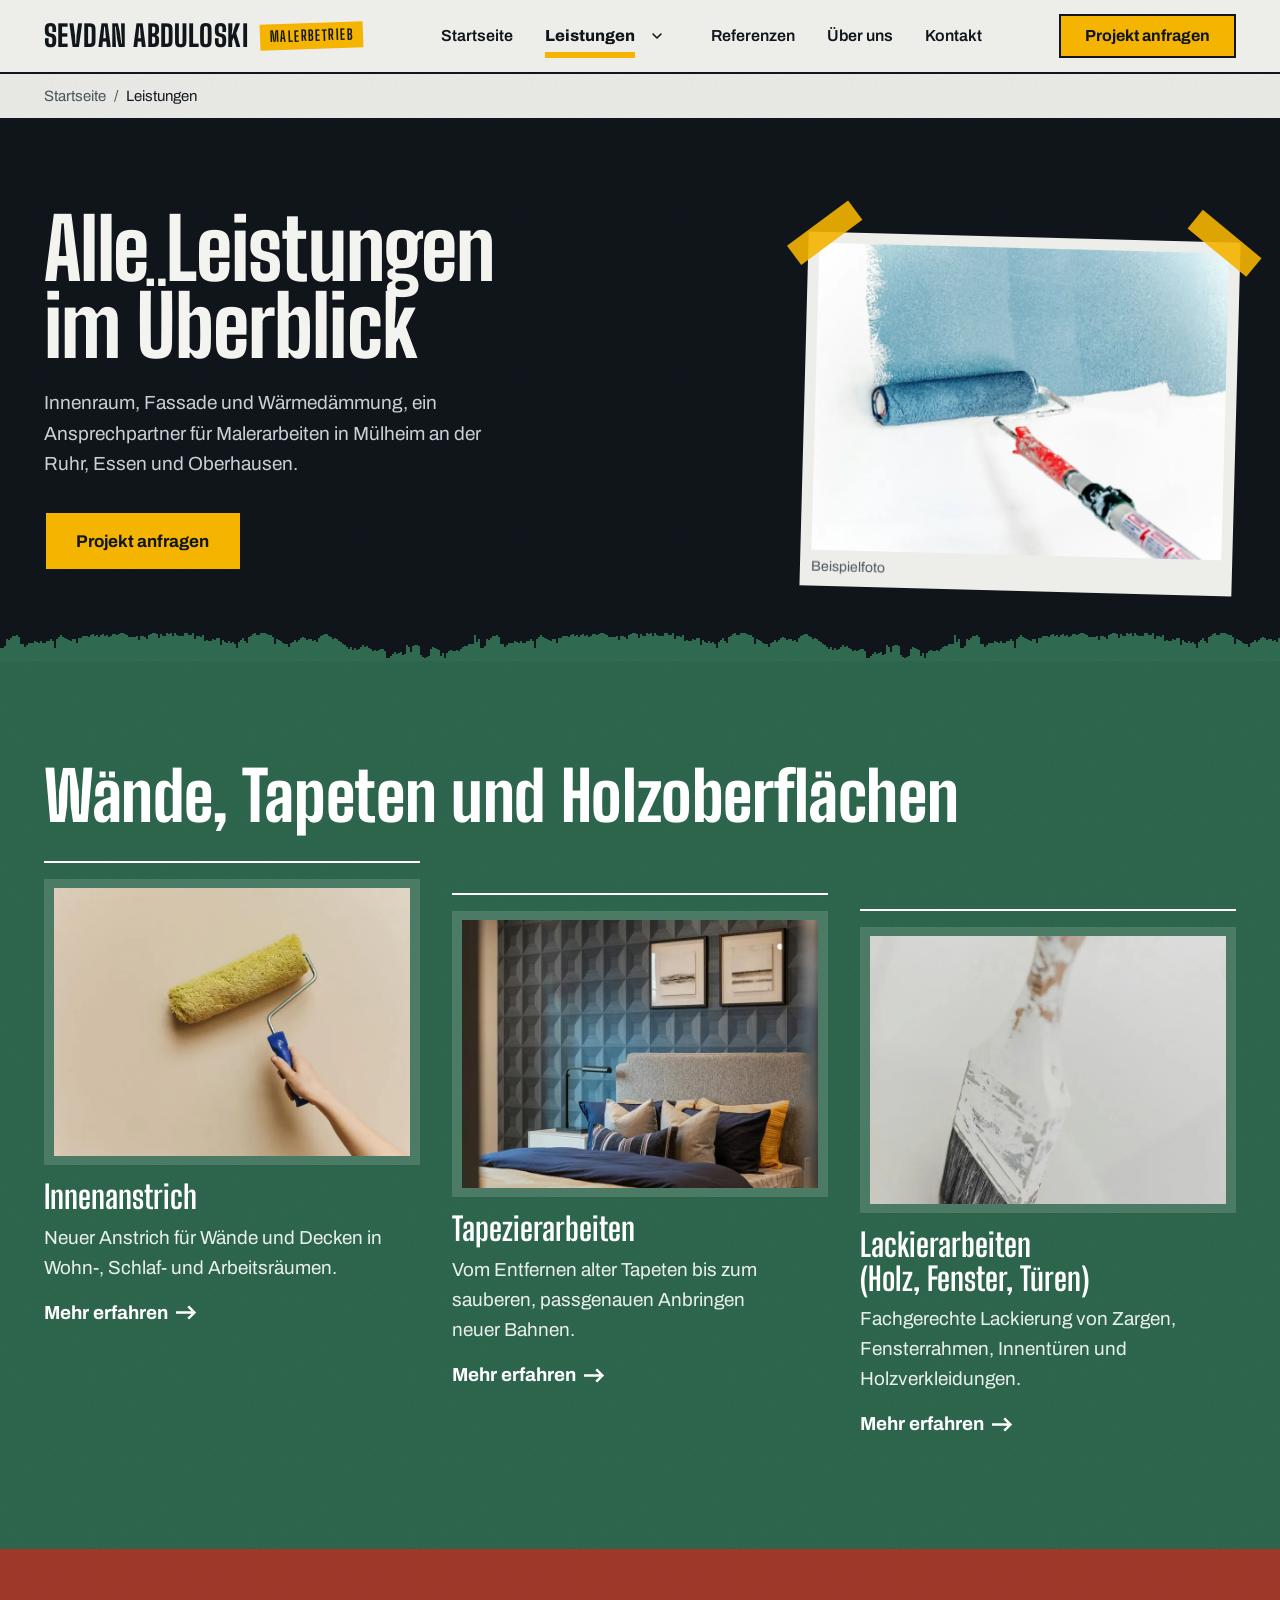
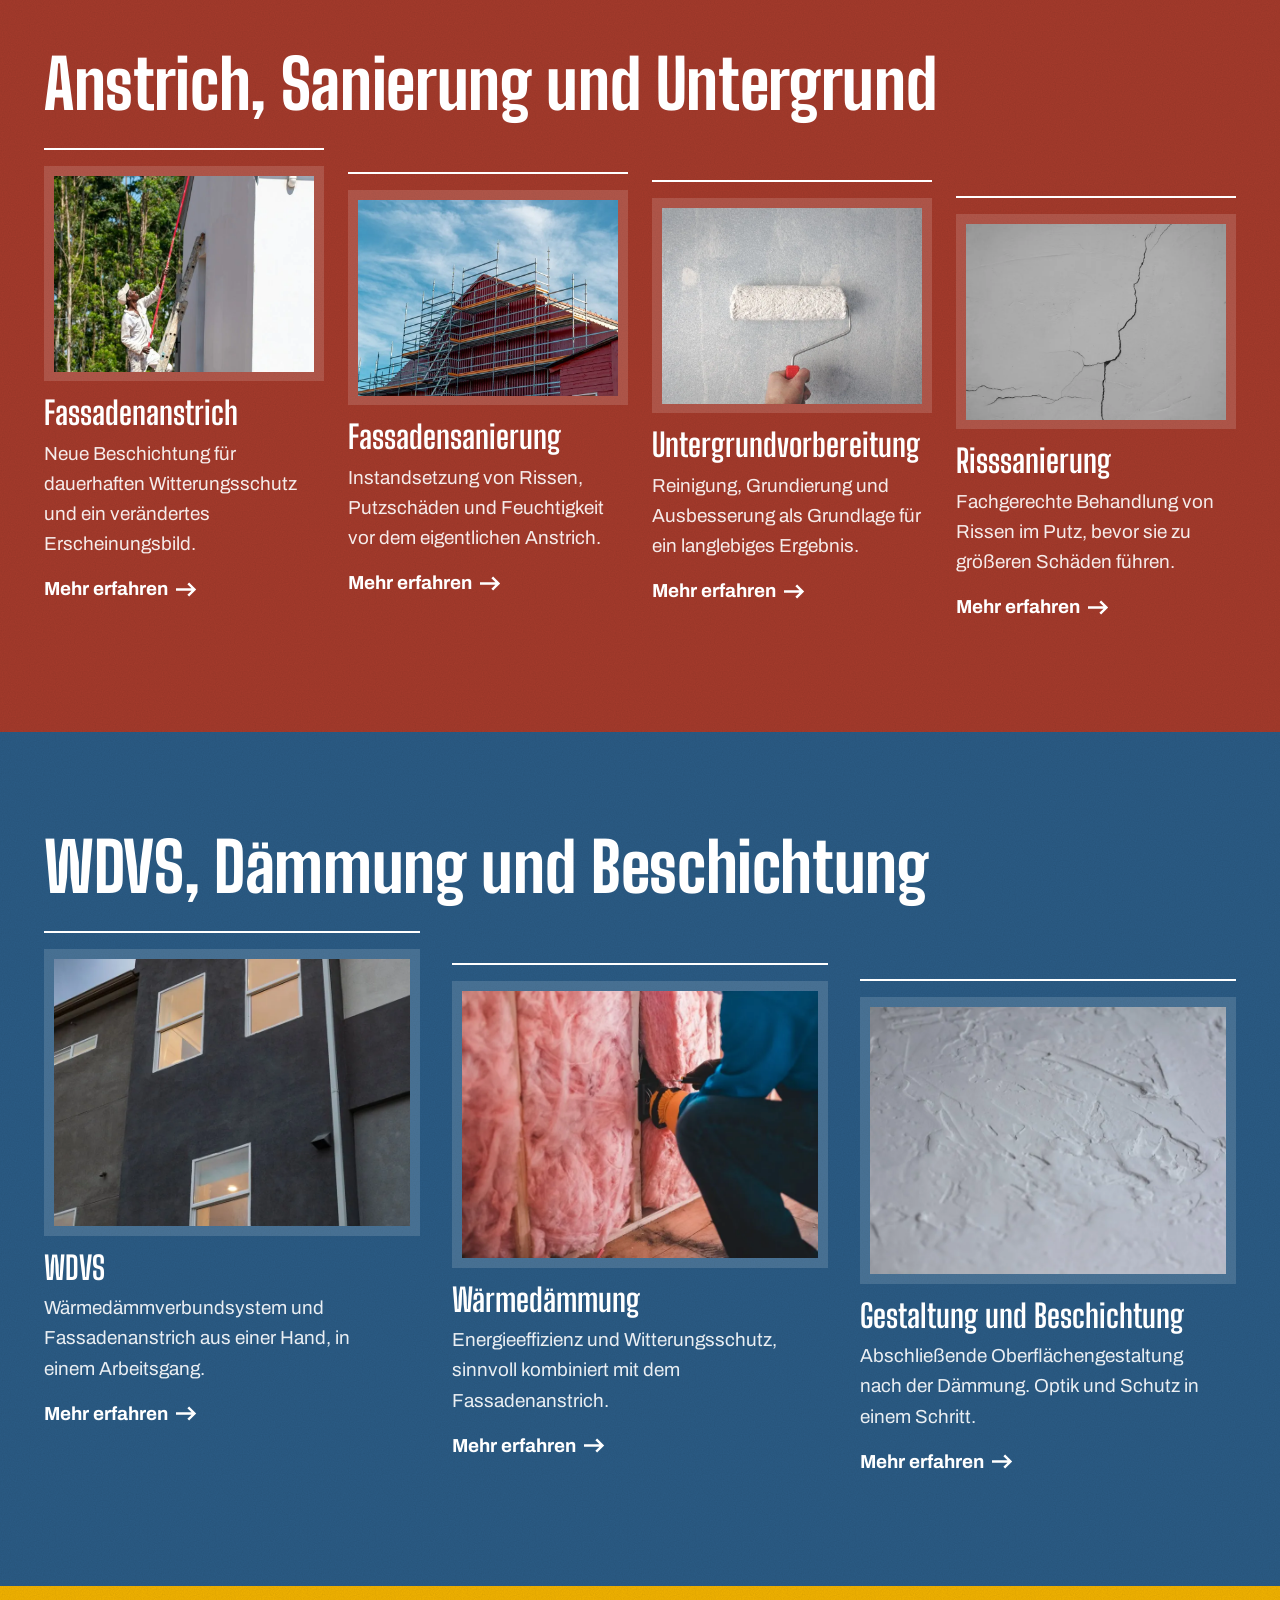
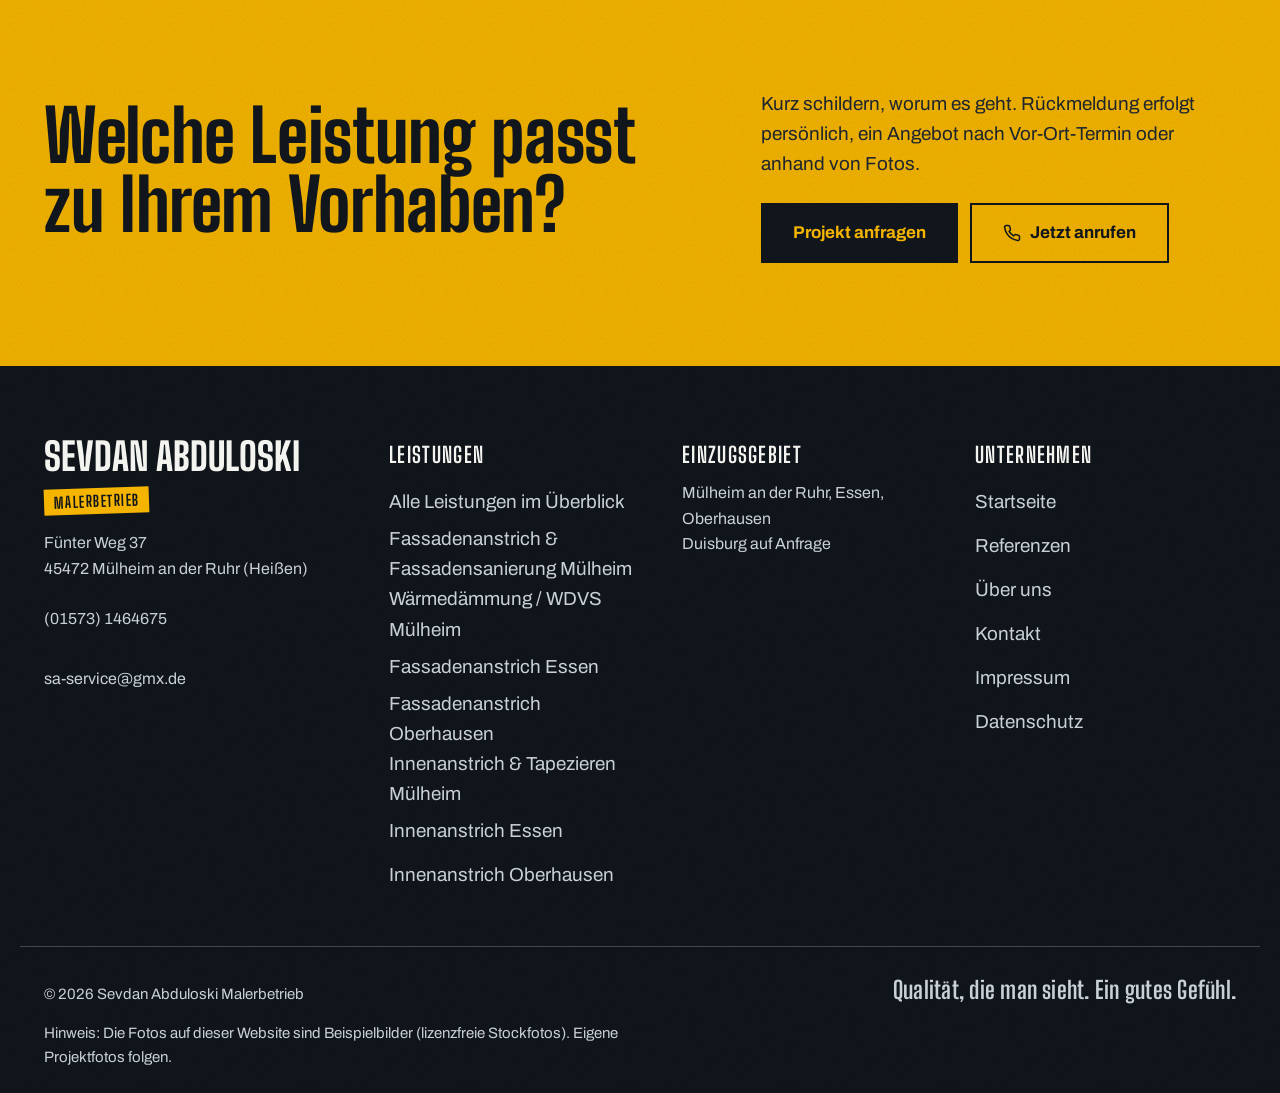
==== commit 7d32d1b0: "Redesign Musterwand: neue visuelle Welt (Big Shoulders/Archivo, Goldband-Aktion, Rollenfarben, Farbp" ====
--- a/leistungen/index.html
+++ b/leistungen/index.html
@@ -3,11 +3,13 @@
 <head>
 <!-- SITE_BASE_URL: https://daiworld450.github.io/malerbetrieb-abduloski/ (bei eigener Domain hier + in canonical/og:url ueberall ersetzen) -->
 <meta charset="UTF-8">
-<meta name="viewport" content="width=device-width, initial-scale=1.0">
+<meta name="viewport" content="width=device-width, initial-scale=1, viewport-fit=cover, interactive-widget=resizes-content">
+<meta name="theme-color" content="#EDEEE9">
+<meta name="color-scheme" content="light">
 <title>Leistungen | Sevdan Abduloski Malerbetrieb</title>
 <meta name="description" content="Alle Leistungen von Sevdan Abduloski Malerbetrieb im Überblick: Innenanstrich, Tapezieren, Lackierarbeiten, Fassadenanstrich, Fassadensanierung und Wärmedämmung (WDVS).">
 <link rel="canonical" href="https://daiworld450.github.io/malerbetrieb-abduloski/leistungen/index.html">
-<link rel="icon" href="data:image/svg+xml,%3Csvg xmlns=%27http://www.w3.org/2000/svg%27 viewBox=%270 0 64 64%27%3E%3Crect width=%2764%27 height=%2764%27 rx=%2712%27 fill=%27%2317191A%27/%3E%3Ctext x=%2732%27 y=%2743%27 font-size=%2732%27 font-family=%27Arial,sans-serif%27 font-weight=%27700%27 fill=%27%23D86B32%27 text-anchor=%27middle%27%3ES%3C/text%3E%3C/svg%3E">
+<link rel="icon" href="data:image/svg+xml,%3Csvg xmlns=%27http://www.w3.org/2000/svg%27 viewBox=%270 0 64 64%27%3E%3Crect width=%2764%27 height=%2764%27 rx=%2712%27 fill=%27%2311161C%27/%3E%3Ctext x=%2732%27 y=%2743%27 font-size=%2732%27 font-family=%27Arial,sans-serif%27 font-weight=%27700%27 fill=%27%23F4B400%27 text-anchor=%27middle%27%3ES%3C/text%3E%3C/svg%3E">
 <meta property="og:type" content="website">
 <meta property="og:title" content="Leistungen | Sevdan Abduloski Malerbetrieb">
 <meta property="og:description" content="Alle Leistungen von Sevdan Abduloski Malerbetrieb im Überblick: Innenanstrich, Tapezieren, Lackierarbeiten, Fassadenanstrich, Fassadensanierung und Wärmedämmung (WDVS).">
@@ -17,7 +19,8 @@
 <meta name="twitter:card" content="summary">
 <meta name="twitter:title" content="Leistungen | Sevdan Abduloski Malerbetrieb">
 <meta name="twitter:description" content="Alle Leistungen von Sevdan Abduloski Malerbetrieb im Überblick: Innenanstrich, Tapezieren, Lackierarbeiten, Fassadenanstrich, Fassadensanierung und Wärmedämmung (WDVS).">
-<link rel="preload" href="../fonts/manrope-normal-latin.woff2" as="font" type="font/woff2" crossorigin>
+<link rel="preload" href="../fonts/big-shoulders-display-latin-wght.woff2" as="font" type="font/woff2" crossorigin>
+<link rel="preload" href="../fonts/archivo-latin-wght.woff2" as="font" type="font/woff2" crossorigin>
 <link rel="stylesheet" href="../css/style.css">
 <script type="application/ld+json">
 {
@@ -44,7 +47,7 @@
 }
 </script>
 </head>
-<body>
+<body data-rolle="tinte">
 <a class="skip-link" href="#main">Zum Inhalt springen</a>
 <header class="site-header">
   <div class="container header-inner">
@@ -56,7 +59,7 @@
       <ul>
         <li><a href="../index.html">Startseite</a></li>
         <li class="has-dropdown">
-          <a href="../leistungen/index.html" class="dropdown-toggle is-active">Leistungen</a>
+          <a href="../leistungen/index.html" class="dropdown-toggle is-active" aria-current="page">Leistungen</a>
           <button type="button" class="dropdown-caret" aria-expanded="false" aria-controls="leistungen-dropdown" aria-label="Leistungen-Unterseiten anzeigen">
             <svg width="12" height="12" viewBox="0 0 12 12" aria-hidden="true"><path d="M2 4l4 4 4-4" fill="none" stroke="currentColor" stroke-width="1.6" stroke-linecap="round" stroke-linejoin="round"/></svg>
           </button>
@@ -88,22 +91,22 @@
 <nav class="breadcrumb" aria-label="Breadcrumb"><ol><li><a href="../index.html">Startseite</a></li><li aria-current="page">Leistungen</li></ol></nav>
 <script type="application/ld+json">{"@context":"https://schema.org","@type":"BreadcrumbList","itemListElement":[{"@type":"ListItem","position":1,"name":"Startseite","item":"https://daiworld450.github.io/malerbetrieb-abduloski/index.html"},{"@type":"ListItem","position":2,"name":"Leistungen"}]}</script>
 
-<section class="page-hero">
+<section class="page-hero page-hero--feld page-hero--kante page-hero--kante-innen">
   <div class="container page-hero-grid">
     <div>
       <h1>Alle Leistungen im Überblick</h1>
-      <p class="hero-lead">Innenraum, Fassade und Wärmedämmung – ein Ansprechpartner für Malerarbeiten
+      <p class="hero-lead">Innenraum, Fassade und Wärmedämmung, ein Ansprechpartner für Malerarbeiten
       in Mülheim an der Ruhr, Essen und Oberhausen.</p>
       <div class="btn-row">
         <a href="../kontakt.html" class="btn btn-accent btn-lg">Projekt anfragen</a>
       </div>
     </div>
-    <div><picture><source type="image/webp" srcset="../bilder/hero/leistungen-hero.webp"><img src="../bilder/hero/leistungen-hero.jpg" alt="Maler- und Lackierarbeiten: Farbroller beim Streichen einer Wand" width="1200" height="900" loading="eager" fetchpriority="high"></picture></div>
+    <figure class="muster"><picture><source type="image/webp" srcset="../bilder/hero/leistungen-hero.webp"><img src="../bilder/hero/leistungen-hero.jpg" alt="Maler- und Lackierarbeiten: Farbroller beim Streichen einer Wand" width="1200" height="900" loading="eager" fetchpriority="high"></picture><figcaption class="muster__note">Beispielfoto</figcaption></figure>
   </div>
 </section>
 
 <!-- Gruppe 1: Innenraum -->
-<section class="section">
+<section class="section section--farbe" data-gruppe="innen">
   <div class="container">
     <h2>Wände, Tapeten und Holzoberflächen</h2>
     <div class="service-grid">
@@ -114,7 +117,7 @@
         <div class="service-card__body">
           <h3>Innenanstrich</h3>
           <p>Neuer Anstrich für Wände und Decken in Wohn-, Schlaf- und Arbeitsräumen.</p>
-          <span class="link-arrow">Mehr erfahren →</span>
+          <span class="link-arrow">Mehr erfahren</span>
         </div>
       </a>
       <a class="service-card" href="innenanstrich-tapezieren-muelheim.html">
@@ -124,7 +127,7 @@
         <div class="service-card__body">
           <h3>Tapezierarbeiten</h3>
           <p>Vom Entfernen alter Tapeten bis zum sauberen, passgenauen Anbringen neuer Bahnen.</p>
-          <span class="link-arrow">Mehr erfahren →</span>
+          <span class="link-arrow">Mehr erfahren</span>
         </div>
       </a>
       <a class="service-card" href="innenanstrich-tapezieren-muelheim.html">
@@ -134,7 +137,7 @@
         <div class="service-card__body">
           <h3>Lackierarbeiten (Holz, Fenster, Türen)</h3>
           <p>Fachgerechte Lackierung von Zargen, Fensterrahmen, Innentüren und Holzverkleidungen.</p>
-          <span class="link-arrow">Mehr erfahren →</span>
+          <span class="link-arrow">Mehr erfahren</span>
         </div>
       </a>
     </div>
@@ -142,7 +145,7 @@
 </section>
 
 <!-- Gruppe 2: Fassade -->
-<section class="section section-alt">
+<section class="section section--farbe" data-gruppe="fassade">
   <div class="container">
     <h2>Anstrich, Sanierung und Untergrund</h2>
     <div class="service-grid">
@@ -153,7 +156,7 @@
         <div class="service-card__body">
           <h3>Fassadenanstrich</h3>
           <p>Neue Beschichtung für dauerhaften Witterungsschutz und ein verändertes Erscheinungsbild.</p>
-          <span class="link-arrow">Mehr erfahren →</span>
+          <span class="link-arrow">Mehr erfahren</span>
         </div>
       </a>
       <a class="service-card" href="fassadenanstrich-fassadensanierung-muelheim.html">
@@ -163,7 +166,7 @@
         <div class="service-card__body">
           <h3>Fassadensanierung</h3>
           <p>Instandsetzung von Rissen, Putzschäden und Feuchtigkeit vor dem eigentlichen Anstrich.</p>
-          <span class="link-arrow">Mehr erfahren →</span>
+          <span class="link-arrow">Mehr erfahren</span>
         </div>
       </a>
       <a class="service-card" href="fassadenanstrich-fassadensanierung-muelheim.html">
@@ -173,7 +176,7 @@
         <div class="service-card__body">
           <h3>Untergrundvorbereitung</h3>
           <p>Reinigung, Grundierung und Ausbesserung als Grundlage für ein langlebiges Ergebnis.</p>
-          <span class="link-arrow">Mehr erfahren →</span>
+          <span class="link-arrow">Mehr erfahren</span>
         </div>
       </a>
       <a class="service-card" href="fassadenanstrich-fassadensanierung-muelheim.html">
@@ -183,7 +186,7 @@
         <div class="service-card__body">
           <h3>Risssanierung</h3>
           <p>Fachgerechte Behandlung von Rissen im Putz, bevor sie zu größeren Schäden führen.</p>
-          <span class="link-arrow">Mehr erfahren →</span>
+          <span class="link-arrow">Mehr erfahren</span>
         </div>
       </a>
     </div>
@@ -191,7 +194,7 @@
 </section>
 
 <!-- Gruppe 3: WDVS -->
-<section class="section">
+<section class="section section--farbe" data-gruppe="wdvs">
   <div class="container">
     <h2>WDVS, Dämmung und Beschichtung</h2>
     <div class="service-grid">
@@ -202,7 +205,7 @@
         <div class="service-card__body">
           <h3>WDVS</h3>
           <p>Wärmedämmverbundsystem und Fassadenanstrich aus einer Hand, in einem Arbeitsgang.</p>
-          <span class="link-arrow">Mehr erfahren →</span>
+          <span class="link-arrow">Mehr erfahren</span>
         </div>
       </a>
       <a class="service-card" href="waermedaemmung-wdvs-muelheim.html">
@@ -212,7 +215,7 @@
         <div class="service-card__body">
           <h3>Wärmedämmung</h3>
           <p>Energieeffizienz und Witterungsschutz, sinnvoll kombiniert mit dem Fassadenanstrich.</p>
-          <span class="link-arrow">Mehr erfahren →</span>
+          <span class="link-arrow">Mehr erfahren</span>
         </div>
       </a>
       <a class="service-card" href="waermedaemmung-wdvs-muelheim.html">
@@ -221,8 +224,8 @@
         </div>
         <div class="service-card__body">
           <h3>Gestaltung und Beschichtung</h3>
-          <p>Abschließende Oberflächengestaltung nach der Dämmung – Optik und Schutz in einem Schritt.</p>
-          <span class="link-arrow">Mehr erfahren →</span>
+          <p>Abschließende Oberflächengestaltung nach der Dämmung. Optik und Schutz in einem Schritt.</p>
+          <span class="link-arrow">Mehr erfahren</span>
         </div>
       </a>
     </div>
@@ -232,7 +235,7 @@
 <section class="section cta-section">
   <div class="container cta-box">
     <h2>Welche Leistung passt zu Ihrem Vorhaben?</h2>
-    <p>Kurz schildern, worum es geht – Rückmeldung erfolgt persönlich, ein Angebot nach Vor-Ort-Termin oder anhand von Fotos.</p>
+    <p>Kurz schildern, worum es geht. Rückmeldung erfolgt persönlich, ein Angebot nach Vor-Ort-Termin oder anhand von Fotos.</p>
     <div class="btn-row">
       <a href="../kontakt.html" class="btn btn-accent btn-lg">Projekt anfragen</a>
       <a href="tel:+4915731464675" class="btn btn-outline-light btn-lg"><svg class="icon-phone" width="18" height="18" viewBox="0 0 24 24" fill="none" stroke="currentColor" stroke-width="2" stroke-linecap="round" stroke-linejoin="round" aria-hidden="true"><path d="M22 16.92v3a2 2 0 0 1-2.18 2 19.79 19.79 0 0 1-8.63-3.07 19.5 19.5 0 0 1-6-6 19.79 19.79 0 0 1-3.07-8.67A2 2 0 0 1 4.11 2h3a2 2 0 0 1 2 1.72 12.84 12.84 0 0 0 .7 2.81 2 2 0 0 1-.45 2.11L8.09 9.91a16 16 0 0 0 6 6l1.27-1.27a2 2 0 0 1 2.11-.45 12.84 12.84 0 0 0 2.81.7A2 2 0 0 1 22 16.92z"/></svg> Jetzt anrufen</a>
--- a/css/style.css
+++ b/css/style.css
@@ -1,386 +1,521 @@
 /* ============================================================
-   Sevdan Abduloski Malerbetrieb – style.css
-   Design system v2 (Redesign Welle A, 2026-09).
-   Reines Vanilla CSS, keine Frameworks, keine externen Assets
-   (Schriften selbst gehostet unter fonts/, siehe DESIGN-SYSTEM.md im Repo-Root für
-   die vollständige Komponenten-Dokumentation).
-   ============================================================ */
-
-/* Selbst gehostete Schriften (SIL Open Font License 1.1): Manrope, DM Serif Display – kein Aufruf bei Google beim Seitenbesuch. */
+   Sevdan Abduloski Malerbetrieb: style.css
+   Design "Musterwand" (Redesign 2026-10). Reines CSS, kein Framework,
+   keine externen Assets. Schriften selbst gehostet (fonts/, SIL OFL 1.1).
+   Dokumentation: DESIGN.md im Repo-Root.
+   ============================================================ */
+
+/* ---------- Schriften (SIL Open Font License 1.1) ---------- */
 @font-face {
-  font-family: 'DM Serif Display';
-  font-style: italic;
-  font-weight: 400;
+  font-family: 'Big Shoulders Display';
+  font-style: normal;
+  font-weight: 100 900;
   font-display: swap;
-  src: url('../fonts/dm-serif-display-italic-latin-ext.woff2') format('woff2');
-  unicode-range: U+0100-02BA, U+02BD-02C5, U+02C7-02CC, U+02CE-02D7, U+02DD-02FF, U+0304, U+0308, U+0329, U+1D00-1DBF, U+1E00-1E9F, U+1EF2-1EFF, U+2020, U+20A0-20AB, U+20AD-20C0, U+2113, U+2C60-2C7F, U+A720-A7FF;
+  src: url('../fonts/big-shoulders-display-latin-wght.woff2') format('woff2');
+  unicode-range: U+0000-00FF, U+0131, U+0152-0153, U+02BB-02BC, U+02C6, U+02DA, U+02DC, U+2000-206F, U+20AC, U+2122, U+2191, U+2193, U+2212, U+2215, U+FEFF, U+FFFD;
 }
 @font-face {
-  font-family: 'DM Serif Display';
-  font-style: italic;
-  font-weight: 400;
+  font-family: 'Big Shoulders Stencil Display';
+  font-style: normal;
+  font-weight: 100 900;
   font-display: swap;
-  src: url('../fonts/dm-serif-display-italic-latin.woff2') format('woff2');
-  unicode-range: U+0000-00FF, U+0131, U+0152-0153, U+02BB-02BC, U+02C6, U+02DA, U+02DC, U+0304, U+0308, U+0329, U+2000-206F, U+20AC, U+2122, U+2191, U+2193, U+2212, U+2215, U+FEFF, U+FFFD;
+  src: url('../fonts/big-shoulders-stencil-display-latin-wght.woff2') format('woff2');
+  unicode-range: U+0000-00FF, U+0131, U+0152-0153, U+02BB-02BC, U+02C6, U+02DA, U+02DC, U+2000-206F, U+20AC, U+2122, U+2191, U+2193, U+2212, U+2215, U+FEFF, U+FFFD;
 }
 @font-face {
-  font-family: 'DM Serif Display';
+  font-family: 'Archivo';
   font-style: normal;
-  font-weight: 400;
+  font-weight: 100 900;
   font-display: swap;
-  src: url('../fonts/dm-serif-display-normal-latin-ext.woff2') format('woff2');
-  unicode-range: U+0100-02BA, U+02BD-02C5, U+02C7-02CC, U+02CE-02D7, U+02DD-02FF, U+0304, U+0308, U+0329, U+1D00-1DBF, U+1E00-1E9F, U+1EF2-1EFF, U+2020, U+20A0-20AB, U+20AD-20C0, U+2113, U+2C60-2C7F, U+A720-A7FF;
-}
+  src: url('../fonts/archivo-latin-wght.woff2') format('woff2');
+  unicode-range: U+0000-00FF, U+0131, U+0152-0153, U+02BB-02BC, U+02C6, U+02DA, U+02DC, U+2000-206F, U+20AC, U+2122, U+2191, U+2193, U+2212, U+2215, U+FEFF, U+FFFD;
+}
+/* Metrik-nahe Ersatzschriften gegen Layoutsprung beim Laden */
 @font-face {
-  font-family: 'DM Serif Display';
-  font-style: normal;
-  font-weight: 400;
-  font-display: swap;
-  src: url('../fonts/dm-serif-display-normal-latin.woff2') format('woff2');
-  unicode-range: U+0000-00FF, U+0131, U+0152-0153, U+02BB-02BC, U+02C6, U+02DA, U+02DC, U+0304, U+0308, U+0329, U+2000-206F, U+20AC, U+2122, U+2191, U+2193, U+2212, U+2215, U+FEFF, U+FFFD;
+  font-family: 'Big Shoulders Fallback';
+  src: local('Arial Narrow'), local('Helvetica Neue Condensed'), local('Arial');
+  size-adjust: 78%;
+  ascent-override: 98%;
+  descent-override: 22%;
+  line-gap-override: 0%;
 }
 @font-face {
-  font-family: 'Manrope';
-  font-style: normal;
-  font-weight: 400 800;
-  font-display: swap;
-  src: url('../fonts/manrope-normal-latin-ext.woff2') format('woff2');
-  unicode-range: U+0100-02BA, U+02BD-02C5, U+02C7-02CC, U+02CE-02D7, U+02DD-02FF, U+0304, U+0308, U+0329, U+1D00-1DBF, U+1E00-1E9F, U+1EF2-1EFF, U+2020, U+20A0-20AB, U+20AD-20C0, U+2113, U+2C60-2C7F, U+A720-A7FF;
-}
-@font-face {
-  font-family: 'Manrope';
-  font-style: normal;
-  font-weight: 400 800;
-  font-display: swap;
-  src: url('../fonts/manrope-normal-latin.woff2') format('woff2');
-  unicode-range: U+0000-00FF, U+0131, U+0152-0153, U+02BB-02BC, U+02C6, U+02DA, U+02DC, U+0304, U+0308, U+0329, U+2000-206F, U+20AC, U+2122, U+2191, U+2193, U+2212, U+2215, U+FEFF, U+FFFD;
+  font-family: 'Archivo Fallback';
+  src: local('Arial'), local('Helvetica Neue');
+  size-adjust: 99%;
+  ascent-override: 92%;
+  descent-override: 22%;
+  line-gap-override: 0%;
 }
 
 :root {
-  /* ---- Kernfarben (siehe DESIGN-SYSTEM.md) ---- */
-  --color-ink: #17191A;        /* Anthrazit: Header, Footer, dunkle Flächen */
-  --color-black: #101112;      /* tiefstes Schwarz, z.B. Footer-Untergrund */
-  --color-paper: #F4F0E8;      /* Warmweiß: Seitenhintergrund */
+  color-scheme: light;
+
+  /* ---- Wand und Tinte ---- */
+  --wand: #EDEEE9;          /* Kalkweiß, kühl */
+  --wand-tief: #DFE1DA;     /* zweite Wandfläche */
+  --tinte: #11161C;         /* Blauschwarz */
+  --tinte-2: #1C242D;
+  --text: #151A20;          /* 15,6:1 auf Wand */
+  --text-leise: #4B545D;    /* 6,6:1 auf Wand */
+  --linie: #BFC4BB;         /* nur Zierlinien, nie als einziger Träger */
+
+  /* ---- Aktionsfarbe: Goldband (eine für alle Buttons) ---- */
+  --goldband: #F4B400;
+  --goldband-hell: #FFC82E;
+
+  /* ---- Rollenfarben (die Ware ist Farbe): große Felder, nie für UI-Zustände ---- */
+  --salbei: #2F6A50;        /* Innenraum, weiß 6,1:1 */
+  --ziegel: #A63B2C;        /* Fassade, weiß 6,4:1 */
+  --stahl: #2B5C86;         /* Dämmung, weiß 7,0:1 */
+
+  /* ---- Muster-Chips (Farbfamilien, rein dekorativ, keine Herstellerfarben) ---- */
+  --m-warmweiss: #F2EEDF;
+  --m-sandstein: #CDB48E;
+  --m-salbeigruen: #9DB39A;
+  --m-taubenblau: #8AA7BC;
+  --m-terrakotta: #B8553A;
+  --m-anthrazitgruen: #2F3E3A;
+  --m-kleber: #8E8577;
+
+  /* ---- Auf Tinte ---- */
+  --auf-tinte: #F3F4EF;
+  --auf-tinte-leise: #C9D0D6;   /* 10,6:1 auf Tinte */
+
+  /* ---- Rolle der aktuellen Seite (per body[data-rolle]) ---- */
+  --farbe: var(--tinte);
+  --auf-farbe: #FFFFFF;
+  --auf-farbe-leise: rgba(255, 255, 255, 0.88);
+  --fokus-auf-farbe: #FFFFFF;
+
+  /* ---- Altnamen (Inline-Styles und SVG im Bestand) ---- */
+  --color-ink: var(--tinte);
+  --color-paper: var(--m-warmweiss);
   --color-white: #FFFFFF;
-  --color-accent: #D86B32;     /* Orange/Kupfer – sparsam einsetzen */
-  --color-accent-dark: #A34A1B;/* Akzent als Text/Link auf hellem Grund: 5,2:1 auf Papier, 4,6:1 auf Subtle */
-  --color-accent-hover: #E27A44;/* Hover der Akzent-Buttons (Text Ink: 6,0:1) */
-  --color-subtle: #E8E3DA;     /* dezente Flächen auf Warmweiß */
-
-  /* ---- Abgeleitete Text-/Rahmenfarben ---- */
-  --color-text: #23231F;             /* Fließtext auf --color-paper/--color-white */
-  --color-text-muted: #6B6357;       /* gedämpfter Text auf hellem Grund */
-  --color-border: #DBD3C3;           /* Trennlinien/Rahmen auf hellem Grund */
-  --color-on-ink: #F4F0E8;           /* Text auf dunklem Grund (= --color-paper) */
-  --color-on-ink-muted: rgba(244, 240, 232, 0.68);
-  --color-border-on-ink: rgba(244, 240, 232, 0.16);
-  --color-ink-soft: #24262A;         /* etwas hellere Fläche auf Anthrazit (Cards) */
-
-  /* ---- Typografie ---- */
-  --font-sans: 'Manrope', -apple-system, "Segoe UI", Roboto, Helvetica, Arial, sans-serif;
-  --font-serif: 'DM Serif Display', Georgia, 'Times New Roman', serif;
-
-  /* ---- Radien / Abstände / Schatten ---- */
-  --radius-sm: 6px;
-  --radius-md: 14px;
-  --radius-lg: 24px;
-  --radius-pill: 999px;
-
-  --space-1: 0.5rem;
-  --space-2: 1rem;
-  --space-3: 1.5rem;
-  --space-4: 2rem;
-  --space-5: 3rem;
-  --space-6: 4.5rem;
-  --space-7: 6.5rem;
-
-  --container-width: 1220px;
-  --shadow-sm: 0 2px 10px rgba(16, 17, 18, 0.06);
-  --shadow-md: 0 8px 22px -6px rgba(16, 17, 18, 0.14), 0 2px 6px rgba(16, 17, 18, 0.06);
-  --header-height: 84px;
-  --mobile-bar-height: 68px;
-
-  /* ---- Swatch-Töne (Welle B, rein dekorativ – siehe DESIGN-SYSTEM.md) ---- */
-  --swatch-1: #EDE7DB;
-  --swatch-2: #C9CBB7;
-  --swatch-3: #AEBAC0;
-  --swatch-4: #D9C3AE;
-  --swatch-5: #8E8577;
-  --swatch-6: #3F4A46;
-}
-
-/* -------------------- Reset / Base -------------------- */
+  --color-accent: var(--goldband);
+  --color-subtle: var(--wand-tief);
+  --color-border: var(--linie);
+  --color-text: var(--text);
+  --color-text-muted: var(--text-leise);
+  --swatch-1: var(--m-sandstein);
+  --swatch-2: var(--m-salbeigruen);
+  --swatch-3: var(--m-taubenblau);
+  --swatch-4: var(--m-terrakotta);
+  --swatch-5: var(--m-kleber);
+  --swatch-6: var(--m-anthrazitgruen);
+
+  /* ---- Schrift ---- */
+  --font-display: 'Big Shoulders Display', 'Big Shoulders Fallback', 'Arial Narrow', sans-serif;
+  --font-stencil: 'Big Shoulders Stencil Display', 'Big Shoulders Display', 'Big Shoulders Fallback', 'Arial Narrow', sans-serif;
+  --font-sans: 'Archivo', 'Archivo Fallback', -apple-system, 'Segoe UI', Roboto, Arial, sans-serif;
+
+  /* ---- Maß: 4er-Raster ---- */
+  --s-1: 0.25rem;
+  --s-2: 0.5rem;
+  --s-3: 0.75rem;
+  --s-4: 1rem;
+  --s-5: 1.5rem;
+  --s-6: 2rem;
+  --s-7: 3rem;
+  --s-8: 4.5rem;
+  --s-9: 6rem;
+  --rand: clamp(1rem, 4vw, 1.5rem);          /* seitlicher Rand */
+  --container: 1240px;
+  --header-h: 4.5rem;
+  --bar-h: 4rem;                              /* mobile Aktionsleiste */
+
+  /* ---- Bewegung (Emil Kowalski): starke Kurven, nie ease-in ---- */
+  --ease-out: cubic-bezier(0.23, 1, 0.32, 1);
+  --ease-in-out: cubic-bezier(0.77, 0, 0.175, 1);
+  --ease-drawer: cubic-bezier(0.32, 0.72, 0, 1);
+
+  /* ---- Farbkorn: Wandfarbe ist Material, kein flacher Pixel ---- */
+  --korn: url("data:image/svg+xml,%3Csvg xmlns='http://www.w3.org/2000/svg' width='160' height='160'%3E%3Cfilter id='n'%3E%3CfeTurbulence type='fractalNoise' baseFrequency='.85' numOctaves='2' stitchTiles='stitch'/%3E%3CfeColorMatrix values='0 0 0 0 0 0 0 0 0 0 0 0 0 0 0 0 0 0 1 0'/%3E%3C/filter%3E%3Crect width='160' height='160' filter='url(%23n)' opacity='.09'/%3E%3C/svg%3E");
+
+  /* ---- Pinselkante (Maske, Streichenden mit Borsten) ---- */
+  --kante-links: url("data:image/svg+xml,%3Csvg xmlns='http://www.w3.org/2000/svg' width='30' height='480' viewBox='0 0 30 480'%3E%3Cpath d='M16 0H30V2H16ZM16 2H30V4H16ZM14 4H30V6H14ZM7 6H30V8H7ZM8 8H30V10H8ZM6 10H30V12H6ZM4 12H30V14H4ZM4 14H30V16H4ZM3 16H30V18H3ZM5 18H30V20H5ZM12 20H30V22H12ZM12 22H30V24H12ZM15 24H30V26H15ZM13 26H30V28H13ZM11 28H30V30H11ZM11 30H30V32H11ZM11 32H30V34H11ZM9 34H30V36H9ZM10 36H30V38H10ZM11 38H30V40H11ZM9 40H30V42H9ZM11 42H30V44H11ZM11 44H30V46H11ZM9 46H30V48H9ZM9 48H30V50H9ZM7 50H30V52H7ZM9 52H30V54H9ZM16 54H30V56H16ZM7 56H30V58H7ZM5 58H30V60H5ZM3 60H30V62H3ZM5 62H30V64H5ZM6 64H30V66H6ZM7 66H30V68H7ZM8 68H30V70H8ZM9 70H30V72H9ZM7 72H30V74H7ZM7 74H30V76H7ZM11 76H30V78H11ZM6 78H30V80H6ZM6 80H30V82H6ZM4 82H30V84H4ZM4 84H30V86H4ZM4 86H30V88H4ZM5 88H30V90H5ZM3 90H30V92H3ZM2 92H30V94H2ZM4 94H30V96H4ZM3 96H30V98H3ZM5 98H30V100H5ZM3 100H30V102H3ZM2 102H30V104H2ZM4 104H30V106H4ZM3 106H30V108H3ZM5 108H30V110H5ZM4 110H30V112H4ZM2 112H30V114H2ZM2 114H30V116H2ZM3 116H30V118H3ZM2 118H30V120H2ZM1 120H30V122H1ZM1 122H30V124H1ZM2 124H30V126H2ZM3 126H30V128H3ZM5 128H30V130H5ZM5 130H30V132H5ZM5 132H30V134H5ZM5 134H30V136H5ZM4 136H30V138H4ZM8 138H30V140H8ZM4 140H30V142H4ZM4 142H30V144H4ZM5 144H30V146H5ZM7 146H30V148H7ZM3 148H30V150H3ZM2 150H30V152H2ZM1 152H30V154H1ZM1 154H30V156H1ZM2 156H30V158H2ZM6 158H30V160H6ZM2 160H30V162H2ZM4 162H30V164H4ZM4 164H30V166H4ZM1 166H30V168H1ZM2 168H30V170H2ZM1 170H30V172H1ZM4 172H30V174H4ZM1 174H30V176H1ZM3 176H30V178H3ZM4 178H30V180H4ZM4 180H30V182H4ZM4 182H30V184H4ZM1 184H30V186H1ZM1 186H30V188H1ZM3 188H30V190H3ZM3 190H30V192H3ZM1 192H30V194H1ZM7 194H30V196H7ZM4 196H30V198H4ZM4 198H30V200H4ZM5 200H30V202H5ZM3 202H30V204H3ZM9 204H30V206H9ZM8 206H30V208H8ZM9 208H30V210H9ZM9 210H30V212H9ZM7 212H30V214H7ZM8 214H30V216H8ZM6 216H30V218H6ZM6 218H30V220H6ZM13 220H30V222H13ZM8 222H30V224H8ZM10 224H30V226H10ZM11 226H30V228H11ZM9 228H30V230H9ZM11 230H30V232H11ZM10 232H30V234H10ZM12 234H30V236H12ZM16 236H30V238H16ZM10 238H30V240H10ZM8 240H30V242H8ZM6 242H30V244H6ZM9 244H30V246H9ZM11 246H30V248H11ZM5 248H30V250H5ZM4 250H30V252H4ZM2 252H30V254H2ZM1 254H30V256H1ZM3 256H30V258H3ZM3 258H30V260H3ZM1 260H30V262H1ZM1 262H30V264H1ZM1 264H30V266H1ZM2 266H30V268H2ZM3 268H30V270H3ZM3 270H30V272H3ZM5 272H30V274H5ZM12 274H30V276H12ZM7 276H30V278H7ZM8 278H30V280H8ZM9 280H30V282H9ZM11 282H30V284H11ZM12 284H30V286H12ZM12 286H30V288H12ZM15 288H30V290H15ZM11 290H30V292H11ZM10 292H30V294H10ZM8 294H30V296H8ZM10 296H30V298H10ZM8 298H30V300H8ZM6 300H30V302H6ZM5 302H30V304H5ZM6 304H30V306H6ZM8 306H30V308H8ZM7 308H30V310H7ZM7 310H30V312H7ZM9 312H30V314H9ZM8 314H30V316H8ZM10 316H30V318H10ZM6 318H30V320H6ZM4 320H30V322H4ZM3 322H30V324H3ZM2 324H30V326H2ZM2 326H30V328H2ZM4 328H30V330H4ZM5 330H30V332H5ZM7 332H30V334H7ZM6 334H30V336H6ZM7 336H30V338H7ZM9 338H30V340H9ZM10 340H30V342H10ZM12 342H30V344H12ZM13 344H30V346H13ZM15 346H30V348H15ZM17 348H30V350H17ZM15 350H30V352H15ZM18 352H30V354H18ZM16 354H30V356H16ZM18 356H30V358H18ZM17 358H30V360H17ZM15 360H30V362H15ZM13 362H30V364H13ZM15 364H30V366H15ZM14 366H30V368H14ZM16 368H30V370H16ZM17 370H30V372H17ZM19 372H30V374H19ZM18 374H30V376H18ZM19 376H30V378H19ZM18 378H30V380H18ZM17 380H30V382H17ZM17 382H30V384H17ZM19 384H30V386H19ZM26 386H30V388H26ZM26 388H30V390H26ZM24 390H30V392H24ZM22 392H30V394H22ZM20 394H30V396H20ZM22 396H30V398H22ZM21 398H30V400H21ZM20 400H30V402H20ZM23 402H30V404H23ZM22 404H30V406H22ZM13 406H30V408H13ZM15 408H30V410H15ZM20 410H30V412H20ZM14 412H30V414H14ZM13 414H30V416H13ZM13 416H30V418H13ZM14 418H30V420H14ZM23 420H30V422H23ZM25 422H30V424H25ZM26 424H30V426H26ZM25 426H30V428H25ZM24 428H30V430H24ZM17 430H30V432H17ZM15 432H30V434H15ZM16 434H30V436H16ZM17 436H30V438H17ZM18 438H30V440H18ZM24 440H30V442H24ZM21 442H30V444H21ZM26 444H30V446H26ZM21 446H30V448H21ZM19 448H30V450H19ZM18 450H30V452H18ZM19 452H30V454H19ZM19 454H30V456H19ZM18 456H30V458H18ZM19 458H30V460H19ZM17 460H30V462H17ZM15 462H30V464H15ZM14 464H30V466H14ZM14 466H30V468H14ZM12 468H30V470H12ZM12 470H30V472H12ZM12 472H30V474H12ZM3 474H30V476H3ZM10 476H30V478H10ZM7 478H30V480H7Z'/%3E%3C/svg%3E");
+  --kante-oben: url("data:image/svg+xml,%3Csvg xmlns='http://www.w3.org/2000/svg' width='480' height='30' viewBox='0 0 480 30'%3E%3Cpath d='M0 16V30H2V16ZM2 16V30H4V16ZM4 14V30H6V14ZM6 7V30H8V7ZM8 8V30H10V8ZM10 6V30H12V6ZM12 4V30H14V4ZM14 4V30H16V4ZM16 3V30H18V3ZM18 5V30H20V5ZM20 12V30H22V12ZM22 12V30H24V12ZM24 15V30H26V15ZM26 13V30H28V13ZM28 11V30H30V11ZM30 11V30H32V11ZM32 11V30H34V11ZM34 9V30H36V9ZM36 10V30H38V10ZM38 11V30H40V11ZM40 9V30H42V9ZM42 11V30H44V11ZM44 11V30H46V11ZM46 9V30H48V9ZM48 9V30H50V9ZM50 7V30H52V7ZM52 9V30H54V9ZM54 16V30H56V16ZM56 7V30H58V7ZM58 5V30H60V5ZM60 3V30H62V3ZM62 5V30H64V5ZM64 6V30H66V6ZM66 7V30H68V7ZM68 8V30H70V8ZM70 9V30H72V9ZM72 7V30H74V7ZM74 7V30H76V7ZM76 11V30H78V11ZM78 6V30H80V6ZM80 6V30H82V6ZM82 4V30H84V4ZM84 4V30H86V4ZM86 4V30H88V4ZM88 5V30H90V5ZM90 3V30H92V3ZM92 2V30H94V2ZM94 4V30H96V4ZM96 3V30H98V3ZM98 5V30H100V5ZM100 3V30H102V3ZM102 2V30H104V2ZM104 4V30H106V4ZM106 3V30H108V3ZM108 5V30H110V5ZM110 4V30H112V4ZM112 2V30H114V2ZM114 2V30H116V2ZM116 3V30H118V3ZM118 2V30H120V2ZM120 1V30H122V1ZM122 1V30H124V1ZM124 2V30H126V2ZM126 3V30H128V3ZM128 5V30H130V5ZM130 5V30H132V5ZM132 5V30H134V5ZM134 5V30H136V5ZM136 4V30H138V4ZM138 8V30H140V8ZM140 4V30H142V4ZM142 4V30H144V4ZM144 5V30H146V5ZM146 7V30H148V7ZM148 3V30H150V3ZM150 2V30H152V2ZM152 1V30H154V1ZM154 1V30H156V1ZM156 2V30H158V2ZM158 6V30H160V6ZM160 2V30H162V2ZM162 4V30H164V4ZM164 4V30H166V4ZM166 1V30H168V1ZM168 2V30H170V2ZM170 1V30H172V1ZM172 4V30H174V4ZM174 1V30H176V1ZM176 3V30H178V3ZM178 4V30H180V4ZM180 4V30H182V4ZM182 4V30H184V4ZM184 1V30H186V1ZM186 1V30H188V1ZM188 3V30H190V3ZM190 3V30H192V3ZM192 1V30H194V1ZM194 7V30H196V7ZM196 4V30H198V4ZM198 4V30H200V4ZM200 5V30H202V5ZM202 3V30H204V3ZM204 9V30H206V9ZM206 8V30H208V8ZM208 9V30H210V9ZM210 9V30H212V9ZM212 7V30H214V7ZM214 8V30H216V8ZM216 6V30H218V6ZM218 6V30H220V6ZM220 13V30H222V13ZM222 8V30H224V8ZM224 10V30H226V10ZM226 11V30H228V11ZM228 9V30H230V9ZM230 11V30H232V11ZM232 10V30H234V10ZM234 12V30H236V12ZM236 16V30H238V16ZM238 10V30H240V10ZM240 8V30H242V8ZM242 6V30H244V6ZM244 9V30H246V9ZM246 11V30H248V11ZM248 5V30H250V5ZM250 4V30H252V4ZM252 2V30H254V2ZM254 1V30H256V1ZM256 3V30H258V3ZM258 3V30H260V3ZM260 1V30H262V1ZM262 1V30H264V1ZM264 1V30H266V1ZM266 2V30H268V2ZM268 3V30H270V3ZM270 3V30H272V3ZM272 5V30H274V5ZM274 12V30H276V12ZM276 7V30H278V7ZM278 8V30H280V8ZM280 9V30H282V9ZM282 11V30H284V11ZM284 12V30H286V12ZM286 12V30H288V12ZM288 15V30H290V15ZM290 11V30H292V11ZM292 10V30H294V10ZM294 8V30H296V8ZM296 10V30H298V10ZM298 8V30H300V8ZM300 6V30H302V6ZM302 5V30H304V5ZM304 6V30H306V6ZM306 8V30H308V8ZM308 7V30H310V7ZM310 7V30H312V7ZM312 9V30H314V9ZM314 8V30H316V8ZM316 10V30H318V10ZM318 6V30H320V6ZM320 4V30H322V4ZM322 3V30H324V3ZM324 2V30H326V2ZM326 2V30H328V2ZM328 4V30H330V4ZM330 5V30H332V5ZM332 7V30H334V7ZM334 6V30H336V6ZM336 7V30H338V7ZM338 9V30H340V9ZM340 10V30H342V10ZM342 12V30H344V12ZM344 13V30H346V13ZM346 15V30H348V15ZM348 17V30H350V17ZM350 15V30H352V15ZM352 18V30H354V18ZM354 16V30H356V16ZM356 18V30H358V18ZM358 17V30H360V17ZM360 15V30H362V15ZM362 13V30H364V13ZM364 15V30H366V15ZM366 14V30H368V14ZM368 16V30H370V16ZM370 17V30H372V17ZM372 19V30H374V19ZM374 18V30H376V18ZM376 19V30H378V19ZM378 18V30H380V18ZM380 17V30H382V17ZM382 17V30H384V17ZM384 19V30H386V19ZM386 26V30H388V26ZM388 26V30H390V26ZM390 24V30H392V24ZM392 22V30H394V22ZM394 20V30H396V20ZM396 22V30H398V22ZM398 21V30H400V21ZM400 20V30H402V20ZM402 23V30H404V23ZM404 22V30H406V22ZM406 13V30H408V13ZM408 15V30H410V15ZM410 20V30H412V20ZM412 14V30H414V14ZM414 13V30H416V13ZM416 13V30H418V13ZM418 14V30H420V14ZM420 23V30H422V23ZM422 25V30H424V25ZM424 26V30H426V26ZM426 25V30H428V25ZM428 24V30H430V24ZM430 17V30H432V17ZM432 15V30H434V15ZM434 16V30H436V16ZM436 17V30H438V17ZM438 18V30H440V18ZM440 24V30H442V24ZM442 21V30H444V21ZM444 26V30H446V26ZM446 21V30H448V21ZM448 19V30H450V19ZM450 18V30H452V18ZM452 19V30H454V19ZM454 19V30H456V19ZM456 18V30H458V18ZM458 19V30H460V19ZM460 17V30H462V17ZM462 15V30H464V15ZM464 14V30H466V14ZM466 14V30H468V14ZM468 12V30H470V12ZM470 12V30H472V12ZM472 12V30H474V12ZM474 3V30H476V3ZM476 10V30H478V10ZM478 7V30H480V7Z'/%3E%3C/svg%3E");
+}
+
+/* Rollen der Seiten */
+body[data-rolle="innen"]   { --farbe: var(--salbei);  --auf-farbe: #FFFFFF; --auf-farbe-leise: rgba(255,255,255,.88); --fokus-auf-farbe: #FFFFFF; }
+body[data-rolle="fassade"] { --farbe: var(--ziegel);  --auf-farbe: #FFFFFF; --auf-farbe-leise: rgba(255,255,255,.88); --fokus-auf-farbe: #FFFFFF; }
+body[data-rolle="wdvs"]    { --farbe: var(--stahl);   --auf-farbe: #FFFFFF; --auf-farbe-leise: rgba(255,255,255,.88); --fokus-auf-farbe: #FFFFFF; }
+body[data-rolle="tinte"]   { --farbe: var(--tinte);   --auf-farbe: var(--auf-tinte); --auf-farbe-leise: var(--auf-tinte-leise); --fokus-auf-farbe: var(--goldband); }
+body[data-rolle="gold"]    { --farbe: var(--goldband); --auf-farbe: var(--tinte); --auf-farbe-leise: #27303A; --fokus-auf-farbe: var(--tinte); }
+body[data-rolle="wand"]    { --farbe: var(--wand); --auf-farbe: var(--text); --auf-farbe-leise: var(--text-leise); --fokus-auf-farbe: var(--tinte); }
+
+/* ============================================================
+   Basis
+   ============================================================ */
 *, *::before, *::after { box-sizing: border-box; }
-html { -webkit-text-size-adjust: 100%; }
+html {
+  -webkit-text-size-adjust: 100%;
+  text-size-adjust: 100%;
+  -webkit-tap-highlight-color: transparent;
+  scroll-padding-top: calc(var(--header-h) + 1.5rem);
+  interpolate-size: allow-keywords;
+}
 @media (prefers-reduced-motion: no-preference) {
   html { scroll-behavior: smooth; }
 }
+html.nav-open { overflow: hidden; }
 body {
   margin: 0;
   font-family: var(--font-sans);
-  font-size: 17px;
-  color: var(--color-text);
-  background: var(--color-paper);
-  line-height: 1.65;
+  font-size: clamp(1.0625rem, 1.02rem + 0.2vw, 1.1875rem);
+  line-height: 1.6;
+  color: var(--text);
+  background: var(--wand);
   -webkit-font-smoothing: antialiased;
-  caret-color: var(--color-accent-dark);
-  scrollbar-color: var(--color-ink) var(--color-subtle);
-}
-::selection { background: var(--color-accent-hover); color: var(--color-ink); }
+  -moz-osx-font-smoothing: grayscale;
+  text-rendering: optimizeLegibility;
+  caret-color: var(--tinte);
+  scrollbar-color: var(--tinte) var(--wand-tief);
+  accent-color: var(--tinte);
+}
+/* Kalkputz: sehr feines Korn, nur auf der Wand sichtbar (Felder decken es ab) */
+body::before {
+  content: "";
+  position: fixed;
+  inset: 0;
+  z-index: -1;
+  pointer-events: none;
+  opacity: 0.045;
+  background-image: url("data:image/svg+xml,%3Csvg xmlns='http://www.w3.org/2000/svg' width='160' height='160'%3E%3Cfilter id='n'%3E%3CfeTurbulence type='fractalNoise' baseFrequency='.9' numOctaves='2' stitchTiles='stitch'/%3E%3CfeColorMatrix values='0 0 0 0 0 0 0 0 0 0 0 0 0 0 0 0 0 0 1 0'/%3E%3C/filter%3E%3Crect width='160' height='160' filter='url(%23n)'/%3E%3C/svg%3E");
+}
+::selection { background: var(--goldband); color: var(--tinte); }
 img { max-width: 100%; display: block; }
-a { color: var(--color-ink); text-decoration: none; }
-p a:hover { color: var(--color-accent-dark); }
-ul { list-style: none; margin: 0; padding: 0; }
+a { color: inherit; text-decoration-thickness: 0.09em; text-underline-offset: 0.18em; }
+ul, ol { list-style: none; margin: 0; padding: 0; }
+a, button, summary, label, input, select, textarea { touch-action: manipulation; }
+a[href^="tel:"] { font-variant-numeric: tabular-nums; white-space: nowrap; }
+p { margin: 0 0 var(--s-4); text-wrap: pretty; }
+main { display: block; overflow-x: clip; }
+
 h1, h2, h3, h4 {
-  font-family: var(--font-sans);
+  font-family: var(--font-display);
   font-weight: 800;
-  line-height: 1.15;
-  letter-spacing: -0.01em;
-  color: var(--color-ink);
-  margin: 0 0 var(--space-2);
-}
-h1 { font-size: clamp(2.75rem, 5.2vw, 4.5rem); font-weight: 800; letter-spacing: -0.02em; }
-h2 { font-size: clamp(1.7rem, 2.8vw, 2.35rem); }
-h3 { font-size: 1.2rem; font-weight: 700; }
-p { margin: 0 0 var(--space-2); color: var(--color-text); }
+  line-height: 1;
+  letter-spacing: 0;
+  color: inherit;
+  margin: 0 0 var(--s-4);
+  text-wrap: balance;
+}
+h1 { overflow-wrap: break-word; font-size: clamp(3.25rem, 1.8rem + 6.2vw, 6rem); line-height: 0.92; font-weight: 800; letter-spacing: -0.01em; }
+h2 { font-size: clamp(2.5rem, 1.55rem + 3.6vw, 4.25rem); line-height: 0.96; letter-spacing: -0.005em; }
+h3 { font-size: clamp(1.6rem, 1.4rem + 0.8vw, 2rem); font-weight: 700; line-height: 1.04; }
+h4 { font-size: 1.25rem; font-weight: 700; }
+
 :focus-visible {
-  outline: 2px solid var(--color-accent-dark);
+  outline: 3px solid var(--tinte);
   outline-offset: 3px;
-}
-.site-header :focus-visible, .site-footer :focus-visible, .cta-section :focus-visible,
-.owner-section :focus-visible, .mobile-action-bar :focus-visible, .page-hero--image-bg :focus-visible {
-  outline-color: var(--color-accent-hover);
-}
+  border-radius: 0;
+}
+.section--farbe :focus-visible, .page-hero--feld :focus-visible, .section--tinte :focus-visible,
+.site-footer :focus-visible, .mobile-action-bar :focus-visible, .farbprobe :focus-visible,
+.main-nav.is-open :focus-visible { outline-color: var(--fokus-auf-farbe); }
+.section--tinte :focus-visible, .site-footer :focus-visible, .mobile-action-bar :focus-visible,
+.main-nav.is-open :focus-visible { outline-color: var(--goldband); }
+
 .skip-link {
   position: absolute;
-  left: var(--space-2);
-  top: -4rem;
+  left: var(--s-4);
+  top: -5rem;
   z-index: 100;
-  padding: 0.8rem 1.2rem;
-  background: var(--color-accent);
-  color: var(--color-ink);
+  padding: 0.85rem 1.25rem;
+  background: var(--goldband);
+  color: var(--tinte);
   font-weight: 700;
-  border-radius: var(--radius-sm);
-}
-.skip-link:focus { top: var(--space-1); }
-.skip-link, .skip-link:hover, .skip-link:focus { color: var(--color-ink); }
+  text-decoration: none;
+  border: 2px solid var(--tinte);
+}
+.skip-link:focus { top: var(--s-2); }
 .sr-only {
   position: absolute; width: 1px; height: 1px; padding: 0; margin: -1px;
   overflow: hidden; clip: rect(0, 0, 0, 0); white-space: nowrap; border: 0;
 }
+
 .container {
   width: 100%;
-  max-width: var(--container-width);
-  margin: 0 auto;
-  padding: 0 var(--space-3);
-}
-main { display: block; }
-.section { padding: var(--space-6) 0; }
-.section-alt { background: var(--color-subtle); }
-.section-lead { max-width: 62ch; color: var(--color-text-muted); font-size: 1.05rem; }
-.two-col {
-  display: grid;
-  grid-template-columns: 1fr 1fr;
-  gap: var(--space-5);
-  align-items: start;
-}
-.link-arrow { font-weight: 700; color: var(--color-ink); }
-.link-arrow:hover { color: var(--color-accent); }
-
-/* -------------------- Buttons (Komponente: CTAButton) -------------------- */
+  max-width: var(--container);
+  margin-inline: auto;
+  padding-inline: var(--rand);
+}
+@media (orientation: landscape) and (max-height: 520px) {
+  .container, .breadcrumb ol { padding-left: max(var(--rand), env(safe-area-inset-left, 0px)); padding-right: max(var(--rand), env(safe-area-inset-right, 0px)); }
+}
+.section { padding-block: clamp(3.5rem, 8vw, 6.5rem); position: relative; }
+.section > .container > h2, .section > h2 { margin-bottom: var(--s-5); }
+.section-alt { background: var(--wand-tief); }
+.section--farbe { background: var(--farbe); color: var(--auf-farbe); }
+.section--farbe .section-lead, .section--farbe p { color: var(--auf-farbe-leise); }
+.section--tinte { background: var(--tinte); color: var(--auf-tinte); }
+.section--tinte p { color: var(--auf-tinte-leise); }
+.section-lead { max-width: 62ch; color: var(--text-leise); font-size: 1.0625em; margin-bottom: var(--s-6); }
+.two-col { display: grid; grid-template-columns: 1fr 1fr; gap: clamp(2rem, 5vw, 4.5rem); align-items: start; }
+.two-col h2 { font-size: clamp(2rem, 1.4rem + 2vw, 2.75rem); margin-bottom: var(--s-3); }
+.two-col h2:not(:first-child) { margin-top: var(--s-6); }
+
+/* Fließtext in Inhaltsabschnitten bleibt im Maß (65 bis 75 Zeichen) */
+.section > .container > p, .section > .container > h2 + p { max-width: 68ch; }
+.section > .container > h2:not(:first-child) { margin-top: var(--s-7); }
+
+/* ============================================================
+   Abdeckband und Beschriftung
+   ============================================================ */
+.tape-label {
+  display: inline-block;
+  background: var(--goldband);
+  color: var(--tinte);
+  font-family: var(--font-display);
+  font-weight: 700;
+  font-size: 0.98rem;
+  line-height: 1;
+  letter-spacing: 0.09em;
+  text-transform: uppercase;
+  padding: 0.5rem 0.85rem 0.45rem;
+  transform: rotate(-2deg);
+}
+
+/* ============================================================
+   Buttons (eine Aktionsfarbe: Goldband)
+   ============================================================ */
 .btn {
   display: inline-flex;
   align-items: center;
-  gap: 0.5rem;
-  padding: 0.9rem 1.6rem;
-  border-radius: var(--radius-sm);
+  justify-content: center;
+  gap: 0.6rem;
+  min-height: 3.25rem;
+  padding: 0.7rem 1.5rem;
+  font-family: var(--font-sans);
   font-weight: 700;
-  font-size: 0.98rem;
-  border: 2px solid transparent;
+  font-size: 1rem;
+  line-height: 1.15;
+  text-decoration: none;
+  color: var(--btn-fg, var(--tinte));
+  background: var(--btn-bg, transparent);
+  border: 2px solid var(--btn-line, var(--tinte));
+  border-radius: 0;
   cursor: pointer;
-  transition: transform 0.15s ease, background 0.15s ease, color 0.15s ease, border-color 0.15s ease;
-}
-.btn:hover { transform: translateY(-1px); }
-.btn-accent { background: var(--color-accent); color: var(--color-ink); }
-.btn-accent:hover { background: var(--color-accent-hover); color: var(--color-ink); }
-.main-nav > ul > li > a.btn-accent, .main-nav > ul > li > a.btn-accent:hover { color: var(--color-ink); border-color: transparent; }
-.btn-outline { background: transparent; color: var(--color-ink); border-color: var(--color-ink); }
-.btn-outline:hover { background: var(--color-ink); color: var(--color-white); }
-.btn-outline-light { background: transparent; color: var(--color-white); border-color: rgba(255,255,255,0.5); }
-.btn-outline-light:hover { background: rgba(255,255,255,0.12); color: var(--color-white); border-color: rgba(255,255,255,0.8); }
-.btn-lg { padding: 1.05rem 2rem; font-size: 1.05rem; }
-.btn-row { display: flex; flex-wrap: wrap; gap: var(--space-2); margin-top: var(--space-3); }
+  touch-action: manipulation;
+  user-select: none;
+  -webkit-user-select: none;
+  transition: transform 140ms var(--ease-out), background-color 140ms ease, color 140ms ease, border-color 140ms ease;
+}
+.btn:active { transform: scale(0.97); }
+.btn-accent { --btn-bg: var(--goldband); --btn-fg: var(--tinte); --btn-bg-hover: var(--tinte); --btn-fg-hover: var(--goldband); --btn-line: var(--tinte); }
+.btn-outline { --btn-bg: transparent; --btn-fg: var(--tinte); --btn-bg-hover: var(--tinte); --btn-fg-hover: var(--auf-tinte); --btn-line: var(--tinte); }
+.btn-outline-light { --btn-bg: transparent; --btn-fg: var(--auf-farbe); --btn-bg-hover: var(--auf-farbe); --btn-fg-hover: var(--farbe); --btn-line: var(--auf-farbe); }
+.btn-lg { min-height: 3.75rem; padding: 0.85rem 1.9rem; font-size: 1.0625rem; }
+.btn-row { display: flex; flex-wrap: wrap; gap: var(--s-3); margin-top: var(--s-5); }
 .icon-phone, .icon-chat, .icon-arrow { flex-shrink: 0; }
-
-/* -------------------- Header / Nav (Komponente: Header/Nav) -------------------- */
+.link-arrow { font-weight: 700; text-decoration: none; display: inline-flex; align-items: center; gap: 0.5rem; min-height: 2.75rem; }
+.link-arrow::after {
+  content: "";
+  width: 1.15em;
+  height: 0.8em;
+  background: currentColor;
+  -webkit-mask: url("data:image/svg+xml,%3Csvg xmlns='http://www.w3.org/2000/svg' viewBox='0 0 18 12'%3E%3Cpath d='M0 6h15M10 1l5 5-5 5' fill='none' stroke='black' stroke-width='2'/%3E%3C/svg%3E") center / contain no-repeat;
+          mask: url("data:image/svg+xml,%3Csvg xmlns='http://www.w3.org/2000/svg' viewBox='0 0 18 12'%3E%3Cpath d='M0 6h15M10 1l5 5-5 5' fill='none' stroke='black' stroke-width='2'/%3E%3C/svg%3E") center / contain no-repeat;
+  transition: transform 180ms var(--ease-out);
+}
+.link-arrow--back::after { display: none; }
+.link-arrow--back::before {
+  content: "";
+  width: 1.15em;
+  height: 0.8em;
+  background: currentColor;
+  transform: scaleX(-1);
+  -webkit-mask: url("data:image/svg+xml,%3Csvg xmlns='http://www.w3.org/2000/svg' viewBox='0 0 18 12'%3E%3Cpath d='M0 6h15M10 1l5 5-5 5' fill='none' stroke='black' stroke-width='2'/%3E%3C/svg%3E") center / contain no-repeat;
+          mask: url("data:image/svg+xml,%3Csvg xmlns='http://www.w3.org/2000/svg' viewBox='0 0 18 12'%3E%3Cpath d='M0 6h15M10 1l5 5-5 5' fill='none' stroke='black' stroke-width='2'/%3E%3C/svg%3E") center / contain no-repeat;
+}
+.link-row { display: flex; flex-wrap: wrap; gap: 0 var(--s-6); margin: var(--s-5) 0 0; }
+.link-row p { margin: 0; max-width: none; }
+
+/* Hover nur mit echtem Zeiger (kein hängendes Hover auf Touch) */
+@media (hover: hover) and (pointer: fine) {
+  .btn:hover { background: var(--btn-bg-hover); color: var(--btn-fg-hover); }
+  a:hover .link-arrow::after, .link-arrow:hover::after { transform: translateX(4px); }
+  p a:hover { background: var(--goldband); color: var(--tinte); text-decoration-color: transparent; }
+}
+
+/* ============================================================
+   Kopfzeile und Navigation
+   ============================================================ */
 .site-header {
   position: sticky;
   top: 0;
   z-index: 50;
-  background: var(--color-ink);
-  border-bottom: 1px solid transparent;
-  transition: border-color 0.2s ease, box-shadow 0.2s ease;
-}
-.site-header.is-scrolled {
-  border-bottom-color: rgba(244, 240, 232, 0.1);
-  box-shadow: 0 8px 24px rgba(0,0,0,0.18);
+  background: var(--wand);
+  border-bottom: 2px solid var(--tinte);
+  padding-top: env(safe-area-inset-top, 0px);
 }
 .header-inner {
   display: flex;
   align-items: center;
   justify-content: space-between;
-  height: var(--header-height);
-  gap: var(--space-3);
+  min-height: var(--header-h);
+  gap: var(--s-5);
 }
 .logo {
-  display: flex;
-  flex-direction: column;
-  line-height: 1.2;
-  color: var(--color-white);
-  white-space: nowrap;
-  justify-content: center;
-  min-height: 44px;
-}
-.logo:hover { color: var(--color-white); }
-.logo-name { font-weight: 700; font-size: 1.08rem; letter-spacing: 0.01em; }
-.logo-sub {
-  font-size: 0.75rem;
-  font-weight: 700;
-  letter-spacing: 0.2em;
-  text-transform: uppercase;
-  color: var(--color-accent);
-  margin-top: 3px;
-}
-
-.main-nav > ul {
-  display: flex;
-  align-items: center;
-  gap: var(--space-4);
-}
-.main-nav > ul > li > a {
-  font-weight: 600;
-  font-size: 0.96rem;
-  color: var(--color-on-ink);
-  padding: 0.7rem 0;
-  border-bottom: 2px solid transparent;
-}
-.main-nav > ul > li > a:hover,
-.main-nav > ul > li > a.is-active { color: var(--color-white); border-color: var(--color-accent); }
-
-.has-dropdown { position: relative; display: flex; align-items: center; }
-.dropdown-toggle {
   display: inline-flex;
   align-items: center;
-  gap: 0.4rem;
-  background: none;
-  border: none;
-  font: inherit;
+  gap: var(--s-3);
+  min-height: 2.75rem;
+  color: var(--tinte);
+  text-decoration: none;
+  white-space: nowrap;
+  position: relative;
+  z-index: 2;
+}
+.logo-name {
+  font-family: var(--font-display);
+  font-weight: 800;
+  font-size: 1.85rem;
+  line-height: 1;
+  letter-spacing: 0.015em;
+  text-transform: uppercase;
+}
+.logo-sub {
+  font-family: var(--font-display);
+  font-weight: 700;
+  font-size: 0.9rem;
+  line-height: 1;
+  letter-spacing: 0.1em;
+  text-transform: uppercase;
+  background: var(--goldband);
+  padding: 0.4rem 0.6rem 0.35rem;
+  transform: rotate(-2deg);
+}
+
+.main-nav > ul { display: flex; align-items: center; gap: var(--s-6); }
+.main-nav > ul > li > a:not(.btn) {
+  white-space: nowrap;
+  display: inline-flex;
+  align-items: center;
+  min-height: 2.75rem;
   font-weight: 600;
-  font-size: 0.96rem;
-  color: var(--color-on-ink);
-  cursor: pointer;
-  padding: 0.7rem 0;
-  border-bottom: 2px solid transparent;
-}
-.dropdown-toggle:hover,
-.dropdown-toggle.is-active { color: var(--color-white); border-color: var(--color-accent); }
-/* Welle B: "Leistungen" ist jetzt ein echter Link auf leistungen/index.html
-   (.dropdown-toggle). Das Auf-/Zuklappen des Untermenüs übernimmt ein
-   separater Chevron-Button (.dropdown-caret) daneben. */
+  font-size: 1rem;
+  color: var(--tinte);
+  text-decoration: none;
+  background: linear-gradient(var(--goldband), var(--goldband)) 0 100% / 0 0.4rem no-repeat;
+  transition: background-size 200ms var(--ease-out);
+}
+.main-nav > ul > li > a:not(.btn).is-active {
+  font-weight: 800;
+  background-size: 100% 0.4rem;
+}
+@media (hover: hover) and (pointer: fine) {
+  .main-nav > ul > li > a:not(.btn):hover { background-size: 100% 0.4rem; }
+}
+
+.has-dropdown { position: relative; display: flex; align-items: center; }
 .dropdown-caret {
   display: inline-flex;
   align-items: center;
   justify-content: center;
   background: none;
-  border: none;
-  color: var(--color-on-ink);
+  border: 0;
+  color: var(--tinte);
   cursor: pointer;
-  min-width: 44px;
-  min-height: 44px;
+  min-width: 2.75rem;
+  min-height: 2.75rem;
   padding: 0;
-}
-.dropdown-caret:hover { color: var(--color-white); }
-.dropdown-caret svg { transition: transform 0.15s ease; }
-.dropdown-caret[aria-expanded="true"] svg,
-.has-dropdown.is-open .dropdown-caret svg { transform: rotate(180deg); }
+  touch-action: manipulation;
+}
+.dropdown-caret svg { transition: transform 160ms var(--ease-out); }
+.dropdown-caret[aria-expanded="true"] svg { transform: rotate(180deg); }
 .dropdown {
   position: absolute;
-  top: calc(100% + 14px);
-  left: 0;
-  min-width: 320px;
-  background: var(--color-white);
-  border: 1px solid var(--color-border);
-  border-radius: var(--radius-md);
-  box-shadow: var(--shadow-md);
-  padding: 0.5rem;
+  top: calc(100% + 0.9rem);
+  left: -1rem;
+  min-width: 21rem;
+  background: var(--wand);
+  border: 2px solid var(--tinte);
+  padding: var(--s-2);
   opacity: 0;
   visibility: hidden;
   transform: translateY(6px);
-  transition: opacity 0.15s ease, transform 0.15s ease, visibility 0.15s ease;
-}
-.has-dropdown:hover .dropdown,
+  transform-origin: top left;
+  transition: opacity 160ms var(--ease-out), transform 160ms var(--ease-out), visibility 0s linear 160ms;
+}
 .has-dropdown.is-open .dropdown {
   opacity: 1;
   visibility: visible;
   transform: translateY(0);
+  transition-delay: 0s;
+}
+@media (hover: hover) and (pointer: fine) {
+  .has-dropdown:hover .dropdown { opacity: 1; visibility: visible; transform: translateY(0); transition-delay: 0s; }
 }
 .dropdown li a {
-  display: block;
-  padding: 0.65rem 0.8rem;
-  border-radius: var(--radius-sm);
-  color: var(--color-text);
-  font-weight: 500;
-  font-size: 0.95rem;
-}
-.dropdown li a:hover { background: var(--color-subtle); color: var(--color-ink); }
-.dropdown li a { min-height: 44px; display: flex; align-items: center; }
+  display: flex;
+  align-items: center;
+  min-height: 2.75rem;
+  padding: 0.5rem 0.75rem;
+  color: var(--tinte);
+  font-weight: 600;
+  font-size: 0.97rem;
+  text-decoration: none;
+}
+@media (hover: hover) and (pointer: fine) {
+  .dropdown li a:hover { background: var(--goldband); color: var(--tinte); }
+}
 .dropdown-label {
-  padding: 0.9rem 0.8rem 0.25rem;
-  font-size: 0.78rem;
+  padding: 0.85rem 0.75rem 0.2rem;
+  font-family: var(--font-display);
+  font-size: 1rem;
   font-weight: 700;
-  letter-spacing: 0.04em;
-  color: var(--color-text-muted);
+  letter-spacing: 0.08em;
+  text-transform: uppercase;
+  color: var(--text-leise);
 }
 .dropdown-row { display: flex; align-items: center; flex-wrap: wrap; gap: 0.25rem; }
-.dropdown-row__place { flex: 0 0 6.5rem; padding: 0 0.8rem; font-weight: 600; font-size: 0.95rem; color: var(--color-text); }
-.dropdown li.dropdown-row a { display: inline-flex; padding: 0.65rem 0.8rem; }
-
-.header-cta { flex-shrink: 0; }
+.dropdown-row__place { flex: 0 0 6.5rem; padding: 0 0.75rem; font-weight: 700; font-size: 0.97rem; }
+.dropdown li.dropdown-row a { display: inline-flex; }
+
+.header-cta { flex-shrink: 0; min-height: 2.75rem; padding-block: 0.4rem; }
 .nav-cta-mobile { display: none; }
 .hamburger {
   display: none;
+  position: relative;
+  z-index: 2;
   flex-direction: column;
   justify-content: center;
-  gap: 5px;
-  width: 44px;
-  height: 44px;
+  align-items: center;
+  gap: 6px;
+  width: 3rem;
+  height: 3rem;
   background: none;
-  border: none;
+  border: 2px solid var(--tinte);
   cursor: pointer;
   padding: 0;
+  touch-action: manipulation;
 }
 .hamburger span {
   display: block;
-  width: 24px;
+  width: 22px;
   height: 2px;
-  background: var(--color-white);
-  border-radius: 2px;
-  transition: transform 0.2s ease, opacity 0.2s ease;
-}
-.hamburger[aria-expanded="true"] span:nth-child(1) { transform: translateY(7px) rotate(45deg); }
+  background: var(--tinte);
+  transition: transform 220ms var(--ease-out), opacity 160ms ease, background-color 160ms ease;
+}
+.hamburger[aria-expanded="true"] { background: var(--goldband); }
+.hamburger[aria-expanded="true"] span:nth-child(1) { transform: translateY(8px) rotate(45deg); }
 .hamburger[aria-expanded="true"] span:nth-child(2) { opacity: 0; }
-.hamburger[aria-expanded="true"] span:nth-child(3) { transform: translateY(-7px) rotate(-45deg); }
-
-/* -------------------- MobileActionBar -------------------- */
+.hamburger[aria-expanded="true"] span:nth-child(3) { transform: translateY(-8px) rotate(-45deg); }
+
+/* ============================================================
+   Mobile Aktionsleiste (Anrufen, WhatsApp, Anfragen)
+   ============================================================ */
 .mobile-action-bar {
   display: none;
   position: fixed;
   left: 0; right: 0; bottom: 0;
   z-index: 60;
-  background: var(--color-ink);
-  border-top: 1px solid rgba(244,240,232,0.12);
-  padding-bottom: env(safe-area-inset-bottom);
-  box-shadow: 0 -6px 20px rgba(0,0,0,0.22);
+  background: linear-gradient(var(--goldband), var(--goldband)) 0 0 / 100% 4px no-repeat, var(--tinte);
+  padding-top: 4px;
+  padding-bottom: env(safe-area-inset-bottom, 0px);
 }
 .mobile-action-bar__item {
   flex: 1;
@@ -389,915 +524,768 @@
   align-items: center;
   justify-content: center;
   gap: 0.2rem;
-  padding: 0.6rem 0.25rem 0.55rem;
-  color: var(--color-on-ink);
-  font-size: 0.8rem;
+  min-height: calc(var(--bar-h) - 4px);
+  padding: 0.5rem 0.25rem;
+  color: var(--auf-tinte);
+  font-size: 0.82rem;
   font-weight: 700;
   text-align: center;
-}
-.mobile-action-bar__item:hover { color: var(--color-white); }
-.mobile-action-bar__item--accent { color: var(--color-accent); }
-.mobile-action-bar__item--accent:hover { color: var(--color-accent); opacity: 0.85; }
-
-/* -------------------- Hero (Komponente: HeroSection) -------------------- */
-.hero { padding: var(--space-6) 0 var(--space-5); background: var(--color-paper); }
-.hero-grid {
+  text-decoration: none;
+  touch-action: manipulation;
+  user-select: none;
+  -webkit-user-select: none;
+  transition: background-color 120ms ease, transform 120ms var(--ease-out);
+}
+.mobile-action-bar__item:active { transform: scale(0.97); background: var(--tinte-2); }
+.mobile-action-bar__item--accent { background: var(--goldband); color: var(--tinte); }
+.mobile-action-bar__item--accent:active { background: var(--goldband-hell); }
+
+/* ============================================================
+   Startseite: Farbprobe (Hero)
+   ============================================================ */
+.hero {
   display: grid;
-  grid-template-columns: 1.05fr 0.95fr;
-  gap: var(--space-5);
-  align-items: center;
-}
-.hero-lead { font-size: 1.12rem; color: var(--color-text-muted); max-width: 52ch; }
-/* Marken-Tagline (Welle C, 2026-09-14) – dezenter Slogan, z.B. unter dem
-   Hero-Bild und im Footer (.footer-tagline). Reine Slogan-Sprache, keine
-   Tatsachenbehauptung. */
-.brand-tagline {
-  font-family: var(--font-serif);
-  font-style: italic;
-  font-size: 0.95rem;
-  color: var(--color-text-muted);
-  text-align: center;
-  margin: var(--space-2) 0 0;
-}
-
-.page-hero { padding: var(--space-5) 0; background: var(--color-paper); }
-.page-hero--narrow .container { max-width: 800px; }
-.page-hero-grid {
+  grid-template-columns: minmax(0, 1fr) minmax(0, 40%);
+  min-height: clamp(34rem, 88svh, 50rem);
+  overflow-x: clip;
+}
+.hero__copy {
+  align-self: center;
+  padding-block: clamp(2.5rem, 6vw, 5rem);
+  padding-inline-start: max(var(--rand), calc((100vw - var(--container)) / 2 + var(--rand)));
+  padding-inline-end: var(--s-7);
+}
+.hero__copy h1 { max-width: none; margin-bottom: var(--s-5); font-size: clamp(3.25rem, 1.2rem + 5.8vw, 5.5rem); }
+.hero__lead { font-size: 1.1875rem; max-width: 34rem; color: var(--text); margin-bottom: 0; }
+.hero__copy .btn-row { margin-top: var(--s-6); }
+
+.farbprobe {
+  position: relative;
+  isolation: isolate;
+  display: flex;
+  flex-direction: column;
+  justify-content: flex-end;
+  gap: var(--s-4);
+  padding: clamp(5rem, 8vw, 7rem) clamp(1.25rem, 3vw, 3rem) clamp(1.5rem, 3vw, 3rem) clamp(2.75rem, 5vw, 4.5rem);
+  min-height: 28rem;
+}
+.farbprobe__wall {
+  position: absolute;
+  inset: 0;
+  z-index: -1;
+  -webkit-mask: var(--kante-links) left top / 30px 480px repeat-y, linear-gradient(#000 0 0) 29px 0 / calc(100% - 29px) 100% no-repeat;
+          mask: var(--kante-links) left top / 30px 480px repeat-y, linear-gradient(#000 0 0) 29px 0 / calc(100% - 29px) 100% no-repeat;
+}
+.farbprobe__base, .farbprobe__roller { position: absolute; inset: 0; }
+.farbprobe__base { background: var(--m-taubenblau); }
+.farbprobe__roller { clip-path: inset(0 100% 0 0); }
+.farbprobe__label { position: absolute; top: clamp(1.75rem, 3vw, 2.5rem); left: 0.75rem; z-index: 1; }
+.farbprobe__chips { display: grid; grid-template-columns: 1fr 1fr; gap: var(--s-2); }
+.chip {
   display: grid;
-  grid-template-columns: 1.2fr 0.8fr;
-  gap: var(--space-4);
-  align-items: center;
-}
-/* HeroSection-Variante "Bild als Hintergrund" – vorbereitet für Welle B
-   (siehe DESIGN-SYSTEM.md, Abschnitt HeroSection). Auf .page-hero anwenden
-   und ein Hintergrundbild per Inline-Style oder Utility-Klasse ergänzen. */
-.page-hero--image-bg {
+  grid-template-columns: 3.25rem 1fr;
+  align-items: stretch;
+  min-height: 3.25rem;
+  padding: 0;
+  font-family: var(--font-sans);
+  font-weight: 700;
+  font-size: 0.97rem;
+  line-height: 1.1;
+  text-align: left;
+  color: var(--tinte);
+  background: var(--wand);
+  border: 2px solid var(--tinte);
+  border-radius: 0;
+  cursor: pointer;
+  touch-action: manipulation;
+  user-select: none;
+  -webkit-user-select: none;
+  transition: transform 140ms var(--ease-out), background-color 140ms ease, color 140ms ease;
+}
+.chip__swatch { background: var(--chip); border-right: 2px solid var(--tinte); }
+.chip__name { display: flex; align-items: center; padding: 0.4rem 0.7rem; }
+.chip:active { transform: scale(0.97); }
+.chip[aria-pressed="true"] { background: var(--tinte); color: var(--auf-tinte); }
+.chip[aria-pressed="true"] .chip__name::after {
+  content: "";
+  width: 1rem;
+  height: 0.75rem;
+  margin-left: auto;
+  background: var(--goldband);
+  -webkit-mask: url("data:image/svg+xml,%3Csvg xmlns='http://www.w3.org/2000/svg' viewBox='0 0 16 12'%3E%3Cpath d='M1 6.5l4.5 4.5L15 1.5' fill='none' stroke='black' stroke-width='2.6'/%3E%3C/svg%3E") center / contain no-repeat;
+          mask: url("data:image/svg+xml,%3Csvg xmlns='http://www.w3.org/2000/svg' viewBox='0 0 16 12'%3E%3Cpath d='M1 6.5l4.5 4.5L15 1.5' fill='none' stroke='black' stroke-width='2.6'/%3E%3C/svg%3E") center / contain no-repeat;
+}
+@media (hover: hover) and (pointer: fine) {
+  .chip:hover { background: var(--goldband); }
+  .chip[aria-pressed="true"]:hover { background: var(--tinte); }
+}
+.farbprobe__hint {
+  margin: 0;
+  max-width: 34rem;
+  font-size: 0.9375rem;
+  line-height: 1.45;
+  color: var(--tinte);
+  background: var(--wand);
+  padding: 0.6rem 0.8rem;
+}
+/* Fokus: zweifarbiger Ring (Wand, dann Tinte) trägt auf jedem Muster */
+.farbprobe .chip:focus-visible { outline: 3px solid var(--tinte); outline-offset: 3px; box-shadow: 0 0 0 3px var(--wand); }
+html:not(.js) .farbprobe__chips, html:not(.js) .farbprobe__hint, html:not(.js) .farbprobe__label { display: none; }
+@media (prefers-reduced-motion: no-preference) {
+  .chip { animation: chip-ein 360ms var(--ease-out) backwards; animation-delay: calc(var(--i, 0) * 55ms + 120ms); }
+  @keyframes chip-ein { from { opacity: 0; transform: translateY(10px); } }
+}
+
+/* ============================================================
+   Fakten auf einen Blick
+   ============================================================ */
+.fakten { border-bottom: 2px solid var(--tinte); padding-block: var(--s-6); }
+.fakten__grid { display: grid; grid-template-columns: 1.35fr 1.1fr 1fr; }
+.fakten__item { padding-inline: 0 var(--s-6); }
+.fakten__item + .fakten__item { padding-inline-start: var(--s-6); border-left: 2px solid var(--tinte); }
+.fakten__title { font-family: var(--font-display); font-weight: 800; font-size: clamp(1.7rem, 1.3rem + 1.4vw, 2.3rem); line-height: 1; margin: 0 0 var(--s-2); color: var(--tinte); }
+.fakten__text { margin: 0; color: var(--text-leise); font-size: 1rem; line-height: 1.45; }
+
+/* ============================================================
+   Schwerpunkte: Farbfächer
+   ============================================================ */
+.fan { display: grid; grid-template-columns: repeat(2, minmax(0, 1fr)); gap: var(--s-3); padding-bottom: var(--s-4); margin-top: var(--s-7); }
+.fan__strip {
+  min-width: 0;
   position: relative;
-  padding: var(--space-7) 0;
-  background-color: var(--color-ink);
-  background-size: cover;
-  background-position: center;
-  color: var(--color-on-ink);
-}
-.page-hero--image-bg::before {
+  display: flex;
+  flex-direction: column;
+  justify-content: flex-end;
+  padding: var(--s-6);
+  min-height: 19rem;
+  --auf-farbe: #FFFFFF;
+  color: #FFFFFF;
+  background: var(--farbe-strip);
+  text-decoration: none;
+  touch-action: manipulation;
+  transition: transform 220ms var(--ease-out);
+}
+.fan__strip--innen { --farbe-strip: var(--salbei); margin-top: var(--s-6); }
+.fan__strip--fassade { --farbe-strip: var(--ziegel); }
+.fan__strip--wdvs { --farbe-strip: var(--stahl); }
+/* Fassade ist der Hauptstreifen (volle Breite, großes Foto), Dämmung und Innenraum stehen kleiner darunter */
+.fan__strip--fassade { grid-column: 1 / -1; display: grid; grid-template-columns: minmax(0, 1.15fr) minmax(0, 0.85fr); gap: var(--s-6); align-items: end; padding: var(--s-7); min-height: 24rem; }
+.fan__strip--fassade .fan__body h3 { font-size: clamp(3.5rem, 1.8rem + 5.6vw, 6rem); }
+.fan__strip--fassade .muster { align-self: start; justify-self: end; width: min(100%, 26rem); margin-top: -4rem; }
+.fan__strip--wdvs .muster, .fan__strip--innen .muster { position: absolute; top: -1.25rem; right: var(--s-5); width: 10.5rem; margin: 0; }
+.fan__strip--wdvs .fan__body, .fan__strip--innen .fan__body { padding-right: 10.5rem; }
+.fan__strip--wdvs .fan__body h3, .fan__strip--innen .fan__body h3 { font-size: clamp(2.25rem, 1.2rem + 2.2vw, 3rem); }
+.fan__strip:active { transform: scale(0.99); }
+.fan__body h3 { font-size: clamp(2.5rem, 1.5rem + 2.6vw, 3.75rem); font-weight: 800; line-height: 0.92; margin-bottom: var(--s-4); }
+.fan__body p { color: rgba(255,255,255,.9); max-width: 38ch; margin-bottom: var(--s-3); }
+.fan__strip .link-arrow { color: #fff; }
+@media (hover: hover) and (pointer: fine) {
+  .fan__strip:hover { transform: translateY(-4px); }
+  .fan__strip:hover .link-arrow::after { transform: translateX(5px); }
+}
+
+/* Foto als Abzug, mit Abdeckband an die Wand geklebt (Foto ist Beiwerk) */
+.muster {
+  position: relative;
+  margin: 0;
+  padding: 0.7rem 0.7rem 0;
+  background: var(--wand);
+  color: var(--text-leise);
+}
+.muster::before, .muster::after {
   content: "";
   position: absolute;
-  inset: 0;
-  background: linear-gradient(180deg, rgba(16,17,18,0.55), rgba(16,17,18,0.78));
-}
-.page-hero--image-bg .container { position: relative; z-index: 1; }
-.page-hero--image-bg h1 { color: var(--color-white); }
-.page-hero--image-bg .hero-lead { color: var(--color-on-ink-muted); }
-
-/* -------------------- Image placeholders -------------------- */
-/* Welle C (2026-09-14): sanfter Verlauf statt Baustellen-Schraffur, plus
-   ein dezentes Bild-Icon (CSS-Hintergrundgrafik, reine Inline-SVG-Daten –
-   zentral hier gepflegt, damit sich ALLE Platzhalter im Repo automatisch
-   aktualisieren, ohne jede Seite einzeln anzufassen). */
-.img-placeholder {
-  width: 100%;
-  border-radius: var(--radius-md);
-  border: 1px solid var(--color-border);
-  background: linear-gradient(155deg, var(--color-paper) 0%, var(--color-subtle) 55%, var(--color-paper) 100%);
+  top: -0.7rem;
+  width: 4.75rem;
+  height: 1.5rem;
+  background: rgba(244, 180, 0, 0.9);
+  z-index: 1;
+}
+.muster::before { left: -1.4rem; transform: rotate(-38deg); }
+.muster::after { right: -1.4rem; transform: rotate(38deg); }
+.muster img { width: 100%; height: auto; aspect-ratio: 4 / 3; object-fit: cover; }
+.muster__note { display: block; padding: 0.55rem 0 0.65rem; font-size: 0.875rem; line-height: 1.2; color: var(--text-leise); }
+
+/* ============================================================
+   Ablauf: Zollstock
+   ============================================================ */
+.zollstock {
+  display: grid;
+  grid-template-columns: repeat(auto-fit, minmax(14.5rem, 1fr));
+  gap: var(--s-7) var(--s-4);
+  margin-top: var(--s-6);
+}
+.zollstock__segment { position: relative; padding-top: 5.75rem; }
+.zollstock__segment::before {
+  content: "";
+  position: absolute;
+  top: 0; left: 0; right: 0;
+  height: 4.5rem;
+  background:
+    url("data:image/svg+xml,%3Csvg xmlns='http://www.w3.org/2000/svg' width='40' height='18' viewBox='0 0 40 18'%3E%3Cpath d='M1 18V0M9 18V9M17 18V9M25 18V9M33 18V9' stroke='%2311161C' stroke-width='2' fill='none'/%3E%3C/svg%3E") 0 100% / 40px 18px repeat-x,
+    var(--goldband);
+}
+.zollstock__num {
+  position: absolute;
+  top: 0.15rem; left: 0.9rem;
+  font-family: var(--font-stencil);
+  font-weight: 800;
+  font-size: 3.5rem;
+  line-height: 1;
+  color: var(--tinte);
+}
+.zollstock__segment h3 { color: inherit; font-size: 2rem; margin-bottom: var(--s-2); }
+.zollstock__segment p { margin: 0; max-width: 28ch; font-size: 1rem; }
+
+/* ============================================================
+   Inhaber: Typo-Plakat
+   ============================================================ */
+.meister { overflow: hidden; }
+.meister__grid { display: grid; grid-template-columns: minmax(0, 1.3fr) minmax(0, 0.7fr); gap: clamp(2rem, 5vw, 5rem); align-items: end; }
+.meister__name {
+  font-family: var(--font-display);
+  font-weight: 800;
+  font-size: clamp(3.75rem, 1.2rem + 9vw, 6rem);
+  line-height: 0.88;
+  letter-spacing: -0.01em;
+  text-transform: uppercase;
+  color: var(--tinte);
+  margin: 0 0 var(--s-5);
+}
+.meister__role { margin: 0; }
+.meister__text p { max-width: 36ch; }
+.meister__text .btn-row { margin-top: var(--s-5); }
+
+/* ============================================================
+   Region: Musterfelder
+   ============================================================ */
+.region-patches {
+  display: grid;
+  grid-template-columns: 1.4fr 1fr 1fr;
+  grid-template-rows: auto auto;
+  gap: var(--s-3);
+  margin-top: var(--s-6);
+}
+.patch {
+  position: relative;
   display: flex;
   flex-direction: column;
-  align-items: center;
-  justify-content: center;
-  gap: 0.65rem;
-  color: var(--color-text-muted);
-  font-weight: 700;
-  font-size: 0.9rem;
-  letter-spacing: 0.02em;
-  overflow: hidden;
-  position: relative;
-}
-.img-placeholder::before {
-  content: "";
-  width: 32px;
-  height: 32px;
-  flex-shrink: 0;
-  opacity: 0.5;
-  background-repeat: no-repeat;
-  background-position: center;
-  background-size: contain;
-  background-image: url("data:image/svg+xml,%3Csvg xmlns='http://www.w3.org/2000/svg' viewBox='0 0 24 24' fill='none' stroke='%236B6357' stroke-width='1.5' stroke-linecap='round' stroke-linejoin='round'%3E%3Crect x='3' y='4' width='18' height='16' rx='2'/%3E%3Ccircle cx='8.5' cy='9.5' r='1.4'/%3E%3Cpath d='M21 16l-5.3-5.3a1.5 1.5 0 0 0-2.12 0L4 20'/%3E%3C/svg%3E");
-}
-.img-placeholder__text {
-  background: var(--color-white);
-  padding: 0.5rem 1rem;
-  border-radius: var(--radius-pill);
-  box-shadow: var(--shadow-sm);
-}
-.img-placeholder--dark {
-  background: linear-gradient(155deg, var(--color-ink-soft) 0%, #1b1d1f 55%, var(--color-ink-soft) 100%);
-  border-color: rgba(244,240,232,0.16);
-}
-.img-placeholder--dark::before {
-  opacity: 0.4;
-  background-image: url("data:image/svg+xml,%3Csvg xmlns='http://www.w3.org/2000/svg' viewBox='0 0 24 24' fill='none' stroke='%23F4F0E8' stroke-width='1.5' stroke-linecap='round' stroke-linejoin='round'%3E%3Crect x='3' y='4' width='18' height='16' rx='2'/%3E%3Ccircle cx='8.5' cy='9.5' r='1.4'/%3E%3Cpath d='M21 16l-5.3-5.3a1.5 1.5 0 0 0-2.12 0L4 20'/%3E%3C/svg%3E");
-}
-.img-placeholder--dark .img-placeholder__text { background: var(--color-ink); color: var(--color-on-ink); }
-/* Sehr flache Platzhalter (z.B. Card-Medien mit border-radius:0 und wenig
-   Höhe) verstecken das Icon automatisch, wenn kein Platz ist. */
-.before-after__side .img-placeholder::before { display: none; }
-
-/* Welle-D-Fix (2026-09-14): echte <img>-Tags (Stockfotos) brauchen dieselbe
-   Groessen-Eindaemmung, die vorher nur die .img-placeholder-Divs hatten
-   (die per Flex-Inhalt automatisch klein blieben). Ohne aspect-ratio +
-   object-fit blaeht das natuerliche Seitenverhaeltnis jedes Fotos die
-   jeweilige Sektion auf (beobachtet: Hero-Bild mit 1280x1600px zog die
-   ganze Startseite in die Laenge und schob die Headline aus dem
-   sichtbaren Bereich). */
-.hero-media { aspect-ratio: 4 / 5; border-radius: var(--radius-md); overflow: hidden; }
-.hero-media img { width: 100%; height: 100%; object-fit: cover; display: block; }
-.page-hero-grid > div:last-child { aspect-ratio: 4 / 3; border-radius: var(--radius-md); overflow: hidden; }
-.page-hero-grid > div:last-child img { width: 100%; height: 100%; object-fit: cover; display: block; }
-/* Wichtig: height:auto ist hier Pflicht, nicht nur width:100% - die <img>
-   Tags tragen eigene width/height-HTML-Attribute (gegen Layout-Shift beim
-   Laden), und diese Attribute gewinnen gegen ein unspezifiziertes CSS-
-   height, wodurch aspect-ratio sonst wirkungslos bleibt (Breite wird
-   skaliert, Hoehe bleibt beim HTML-Attributwert stehen - hier live so
-   vorgefunden und korrigiert). */
-.service-card__media img { width: 100%; height: auto; aspect-ratio: 1 / 1; object-fit: cover; display: block; }
-.project-card__media img { width: 100%; height: auto; aspect-ratio: 4 / 3; object-fit: cover; display: block; }
-.gallery-grid img { width: 100%; height: auto; aspect-ratio: 4 / 3; object-fit: cover; display: block; border-radius: var(--radius-md); }
-.before-after__side img { width: 100%; height: 100%; object-fit: cover; display: block; }
-
-/* -------------------- TrustBar -------------------- */
-.trust-bar {
-  border-top: 1px solid var(--color-border);
-  border-bottom: 1px solid var(--color-border);
-  background: var(--color-white);
-}
-/* Welle C (2026-09-14): TrustBar zeigt jetzt 3 Spalten (Icon + Titel +
-   gedämpfter Subtext) statt einer durchlaufenden Fließtext-Zeile. Ersetzt
-   die frühere .trust-bar__list/.trust-bar__item-Flexzeile. */
-.trust-grid {
-  display: grid;
-  grid-template-columns: repeat(3, 1fr);
-  gap: var(--space-4);
-  padding: var(--space-4) 0;
-  text-align: center;
-}
-.trust-item {
-  display: flex;
-  flex-direction: column;
-  align-items: center;
-}
-.trust-item__icon {
-  display: inline-flex;
-  align-items: center;
-  justify-content: center;
-  width: 42px;
-  height: 42px;
-  border-radius: 50%;
-  border: 1.5px solid var(--color-accent);
-  color: var(--color-accent);
-  margin-bottom: var(--space-2);
-}
-.trust-item__title {
-  font-weight: 700;
-  font-size: 1rem;
-  color: var(--color-ink);
-  margin: 0 0 0.2rem;
-}
-.trust-item__subtext {
-  font-size: 0.92rem;
-  color: var(--color-text-muted);
-  margin: 0;
-}
-
-/* -------------------- ServiceCard -------------------- */
-.service-grid {
-  display: grid;
-  grid-template-columns: repeat(3, 1fr);
-  gap: var(--space-4);
-  margin-top: var(--space-4);
-}
-.service-card {
-  display: block;
-  background: var(--color-white);
-  border: 1px solid var(--color-border);
-  border-radius: var(--radius-lg);
-  overflow: hidden;
-  color: inherit;
-  box-shadow: var(--shadow-sm);
-  transition: box-shadow 0.2s ease, transform 0.2s ease;
-}
-.service-card:hover { box-shadow: var(--shadow-md); transform: translateY(-3px); color: inherit; }
-/* Welle C (2026-09-14): Aspect-Ratio von 4/3 auf 1/1 angehoben, damit der
-   Bildbereich zuverlässig >= 60% der Kartenhöhe einnimmt (war zuvor ~57.6%). */
-.service-card__media .img-placeholder { border-radius: 0; border-width: 0 0 1px; aspect-ratio: 1 / 1; }
-.service-card__body { padding: var(--space-3); }
-.service-card__body h3 { margin-bottom: 0.4rem; }
-.service-card__body p { color: var(--color-text-muted); margin-bottom: 0.75rem; }
-.service-card__body .link-arrow { font-size: 0.95rem; }
-
-/* -------------------- Spoke cards (Leistungs-Unterseiten) -------------------- */
-.spoke-grid {
-  display: grid;
-  grid-template-columns: repeat(3, 1fr);
-  gap: var(--space-3);
-  margin-top: var(--space-3);
-}
-.spoke-card {
-  display: block;
-  padding: var(--space-3);
-  border: 1px solid var(--color-border);
-  border-radius: var(--radius-md);
-  background: var(--color-white);
-  color: inherit;
-  transition: border-color 0.2s ease, transform 0.2s ease;
-}
-.spoke-card:hover { border-color: var(--color-accent); transform: translateY(-2px); color: inherit; }
-.spoke-card h3 { color: var(--color-ink); margin-bottom: 0.35rem; }
-
-/* -------------------- BeforeAfterSlider -------------------- */
-.before-after-block {
-  display: grid;
-  grid-template-columns: 1.3fr 0.7fr;
-  gap: var(--space-5);
-  align-items: center;
-  margin-top: var(--space-4);
-}
-.before-after {
-  position: relative;
-  width: 100%;
-  aspect-ratio: 4 / 3;
-  border-radius: var(--radius-lg);
-  overflow: hidden;
-  box-shadow: var(--shadow-md);
-  user-select: none;
-  touch-action: pan-y;
-  border: 1px solid var(--color-border);
-}
-.before-after__side {
-  position: absolute;
-  inset: 0;
-  width: 100%;
-  height: 100%;
-}
-.before-after__side .img-placeholder { border-radius: 0; border: none; height: 100%; }
-.before-after__side--after {
-  clip-path: inset(0 0 0 var(--ba-position, 50%));
-}
-.before-after__tag {
-  position: absolute;
-  top: var(--space-2);
-  padding: 0.3rem 0.8rem;
-  border-radius: var(--radius-pill);
-  background: rgba(16,17,18,0.72);
-  color: var(--color-white);
-  font-size: 0.72rem;
-  font-weight: 700;
-  letter-spacing: 0.06em;
-  text-transform: uppercase;
-  z-index: 2;
-}
-.before-after__side--before .before-after__tag { left: var(--space-2); }
-.before-after__side--after .before-after__tag { right: var(--space-2); }
-.before-after__handle {
-  position: absolute;
-  top: 0;
-  bottom: 0;
-  left: var(--ba-position, 50%);
-  width: 0;
-  transform: translateX(-50%);
-  z-index: 3;
-  cursor: ew-resize;
-}
-.before-after__handle::before {
+  justify-content: flex-end;
+  padding: var(--s-5);
+  min-height: 15rem;
+  background: var(--patch, var(--tinte));
+  color: var(--patch-text, #fff);
+}
+.patch h3 { font-size: clamp(2rem, 1.5rem + 1.8vw, 3rem); margin-bottom: var(--s-2); color: inherit; }
+.patch p { margin: 0; font-size: 1rem; line-height: 1.45; color: inherit; max-width: 30ch; }
+.patch--sitz { grid-row: span 2; --patch: var(--tinte); --patch-text: var(--auf-tinte); min-height: 100%; }
+.patch--sitz h3 { font-size: clamp(2.75rem, 1.6rem + 4vw, 5rem); max-width: 7ch; }
+.patch--sandstein { --patch: var(--m-sandstein); --patch-text: var(--tinte); }
+.patch--taube { --patch: var(--m-taubenblau); --patch-text: var(--tinte); }
+.patch--offen {
+  grid-column: 2 / span 2;
+  background: transparent;
+  color: var(--tinte);
+  border: 2px dashed var(--tinte);
+  min-height: 8.5rem;
+}
+.patch--offen h3 { font-size: clamp(1.75rem, 1.4rem + 1vw, 2.25rem); }
+
+/* ============================================================
+   Abschluss: Goldband-Fläche
+   ============================================================ */
+.cta-section { background: var(--goldband); color: var(--tinte); }
+.cta-box { display: grid; grid-template-columns: minmax(0, 1.4fr) minmax(0, 1fr); column-gap: clamp(1.5rem, 4vw, 4rem); align-items: end; }
+.cta-box > h2 { grid-column: 1; grid-row: 1 / span 2; color: var(--tinte); margin: 0; font-size: clamp(2.5rem, 1.5rem + 4vw, 4.5rem); }
+.cta-box > p { grid-column: 2; grid-row: 1; align-self: end; color: #1D252E; max-width: 44ch; margin: 0; }
+.cta-box > .btn-row { grid-column: 2; grid-row: 2; margin-top: var(--s-5); }
+.cta-section .btn-accent { --btn-bg: var(--tinte); --btn-fg: var(--goldband); --btn-bg-hover: transparent; --btn-fg-hover: var(--tinte); }
+.cta-section .btn-outline-light { --btn-fg: var(--tinte); --btn-line: var(--tinte); --btn-bg-hover: var(--tinte); --btn-fg-hover: var(--goldband); }
+
+/* ============================================================
+   Unterseiten: Kopf als Farbfeld
+   ============================================================ */
+.breadcrumb { border-bottom: 2px solid var(--tinte); font-size: 0.9375rem; }
+.breadcrumb ol {
+  display: flex; flex-wrap: wrap; align-items: center; gap: 0 var(--s-2);
+  margin: 0 auto; max-width: var(--container); padding-inline: var(--rand);
+}
+.breadcrumb li { display: flex; align-items: center; min-height: 2.75rem; color: var(--text); }
+.breadcrumb a { display: inline-flex; align-items: center; min-height: 2.75rem; color: var(--text-leise); text-decoration: none; }
+.breadcrumb li:not(:last-child)::after { content: "/"; margin-left: var(--s-2); color: var(--text-leise); }
+@media (hover: hover) and (pointer: fine) { .breadcrumb a:hover { color: var(--tinte); text-decoration: underline; } }
+
+.page-hero { position: relative; padding-block: clamp(3rem, 7vw, 6rem) clamp(3.5rem, 7vw, 6.5rem); overflow-x: clip; }
+.page-hero--feld { background: var(--farbe); color: var(--auf-farbe); }
+.page-hero h1 { max-width: 16ch; color: inherit; margin-bottom: var(--s-5); font-size: clamp(2.5rem, 1.6rem + 5.4vw, 5.25rem); }
+.page-hero--narrow h1 { max-width: 16ch; }
+.hero-lead { font-size: 1.1875rem; max-width: 40ch; color: inherit; margin-bottom: 0; }
+.page-hero--feld .hero-lead { color: var(--auf-farbe-leise); }
+.page-hero .btn-row { margin-top: var(--s-6); }
+.page-hero-grid { display: grid; grid-template-columns: minmax(0, 1.2fr) minmax(0, 0.8fr); gap: clamp(2rem, 5vw, 5rem); align-items: center; }
+.page-hero-grid .muster { justify-self: end; width: min(100%, 27rem); }
+@media (min-width: 901px) { .page-hero-grid .muster { transform: rotate(1.5deg); margin-bottom: calc(var(--s-7) * -1); } }
+.page-hero--kante { --kante-farbe: var(--wand); }
+.page-hero--kante-innen { --kante-farbe: var(--salbei); }
+.page-hero--kante::after { content: ""; position: absolute; left: 0; right: 0; bottom: -1px; height: 30px; background: var(--kante-farbe); -webkit-mask: var(--kante-oben) left top / 480px 30px repeat-x; mask: var(--kante-oben) left top / 480px 30px repeat-x; }
+.page-hero--gold { background: var(--goldband); color: var(--tinte); }
+.page-hero--gold .hero-lead { color: #1D252E; }
+.page-hero--wand h1 { color: var(--tinte); }
+.page-hero--wand::after { content: ""; position: absolute; left: 0; bottom: 0; width: min(18rem, 40%); height: 0.9rem; background: var(--goldband); }
+
+/* ============================================================
+   Inhaltsbausteine
+   ============================================================ */
+/* Gruppen der Leistungsübersicht tragen die Rollenfarbe ihrer Leistung */
+[data-gruppe] { --auf-farbe: #FFFFFF; --auf-farbe-leise: rgba(255, 255, 255, 0.9); --fokus-auf-farbe: #FFFFFF; }
+[data-gruppe="innen"] { --farbe: var(--salbei); }
+[data-gruppe="fassade"] { --farbe: var(--ziegel); }
+[data-gruppe="wdvs"] { --farbe: var(--stahl); }
+
+/* Leistungskarten (Übersicht und Innenraum-Seite): Muster mit Text, keine Kästen */
+.service-grid { display: grid; grid-template-columns: repeat(3, minmax(0, 1fr)); gap: var(--s-7) var(--s-6); margin-top: var(--s-6); align-items: start; }
+.service-card { display: block; color: inherit; text-decoration: none; touch-action: manipulation; transition: transform 200ms var(--ease-out); border-top: 2px solid var(--tinte); padding-top: var(--s-4); }
+.service-card:nth-child(3n+2) { margin-top: var(--s-6); }
+.service-card:nth-child(3n+3) { margin-top: var(--s-7); }
+.service-grid:has(> :nth-child(4)) { grid-template-columns: repeat(4, minmax(0, 1fr)); gap: var(--s-7) var(--s-5); }
+.service-grid:has(> :nth-child(4)) > .service-card:nth-child(n) { margin-top: 0; }
+.service-grid:has(> :nth-child(4)) > .service-card:nth-child(2) { margin-top: var(--s-5); }
+.service-grid:has(> :nth-child(4)) > .service-card:nth-child(3) { margin-top: var(--s-6); }
+.service-grid:has(> :nth-child(4)) > .service-card:nth-child(4) { margin-top: var(--s-7); }
+.service-card__media { margin-bottom: var(--s-4); background: var(--farbe); padding: 0.6rem; }
+.service-card__media img { width: 100%; height: auto; aspect-ratio: 4 / 3; object-fit: cover; }
+.service-card__body h3 { margin-bottom: var(--s-2); }
+.service-card__body p { color: var(--text-leise); margin-bottom: var(--s-2); max-width: 36ch; }
+a.service-card:active { transform: scale(0.99); }
+@media (hover: hover) and (pointer: fine) {
+  a.service-card:hover { transform: translateY(-4px); }
+  a.service-card:hover .link-arrow::after { transform: translateX(4px); }
+}
+.section--farbe .service-card { border-top-color: var(--auf-farbe); }
+.section--farbe .service-card__media { background: rgba(255,255,255,.14); }
+.section--farbe .service-card__body p { color: var(--auf-farbe-leise); }
+.service-card[style] { cursor: default !important; }
+
+/* Gruppenkopf der Leistungsübersicht */
+.gruppe-kopf { display: flex; flex-wrap: wrap; align-items: baseline; gap: var(--s-3) var(--s-6); }
+
+/* Weiterführende Seiten */
+.spoke-grid { display: grid; grid-template-columns: repeat(3, 1fr); gap: var(--s-5); margin-top: var(--s-5); }
+.spoke-card { display: block; padding: var(--s-5); border: 2px solid var(--tinte); color: inherit; text-decoration: none; }
+
+/* Kostenfaktoren und Schwerpunkte: Zeilen statt Kästen */
+.factor-grid { display: grid; gap: 0; margin-top: var(--s-5); }
+.region-card { display: grid; grid-template-columns: minmax(11rem, 0.8fr) minmax(0, 1.6fr); gap: var(--s-5); padding: var(--s-5) 0; border-top: 2px solid var(--tinte); }
+.factor-grid .region-card:last-child { border-bottom: 2px solid var(--tinte); }
+.region-card h3 { margin: 0; }
+.region-card p { margin: 0; color: var(--text-leise); max-width: 52ch; }
+.section--farbe .region-card, .section--farbe .factor-grid .region-card:last-child { border-color: var(--auf-farbe); }
+.section--farbe .region-card p { color: var(--auf-farbe-leise); }
+
+/* Häkchenliste */
+.check-list { display: grid; gap: var(--s-4); margin-top: var(--s-5); max-width: 62ch; }
+.check-list li { position: relative; padding-left: 2.75rem; font-weight: 600; min-height: 1.75rem; }
+.check-list li::before {
   content: "";
   position: absolute;
-  top: 0; bottom: 0; left: 50%;
-  width: 2px;
-  background: var(--color-white);
-  transform: translateX(-50%);
-  box-shadow: 0 0 0 1px rgba(0,0,0,0.15);
-}
-.before-after__grip {
-  position: absolute;
-  top: 50%; left: 50%;
-  width: 44px; height: 44px;
-  transform: translate(-50%, -50%);
-  background: var(--color-white);
-  border-radius: 50%;
-  display: flex;
-  align-items: center;
-  justify-content: center;
-  box-shadow: var(--shadow-md);
-  color: var(--color-ink);
-}
-.before-after__handle:focus-visible .before-after__grip {
-  outline: 2px solid var(--color-accent);
-  outline-offset: 2px;
-}
-.before-after__meta h3 { margin-bottom: 0.35rem; }
-.before-after__meta p { color: var(--color-text-muted); }
-.before-after__meta .btn { margin-top: var(--space-2); }
-
-/* -------------------- ProcessSteps -------------------- */
-.process-steps {
-  display: grid;
-  grid-template-columns: repeat(4, 1fr);
-  gap: var(--space-4);
-  margin-top: var(--space-5);
-  counter-reset: process;
-}
-.process-step { text-align: left; }
-.process-step__num {
-  display: inline-flex;
-  align-items: center;
-  justify-content: center;
-  width: 52px;
-  height: 52px;
-  border-radius: 50%;
-  border: 1.5px solid var(--color-ink);
-  color: var(--color-ink);
-  font-family: var(--font-serif);
-  font-size: 1.4rem;
-  margin-bottom: var(--space-2);
-}
-.process-step__title { font-weight: 700; margin-bottom: 0.35rem; font-size: 1.05rem; color: var(--color-ink); }
-.process-step__text { color: var(--color-text-muted); font-size: 0.95rem; margin: 0; }
-
-/* -------------------- Owner / "Ihr Malermeister" Block -------------------- */
-/* Welle C (2026-09-14): vom eingerückten dunklen Card-Look auf ein
-   vollflächiges dunkles Band umgestellt (.owner-section trägt jetzt Hintergrund
-   + Section-Padding, .owner-block ist nur noch das reine Grid-Layout). Text
-   steht links, das große Portrait rechts (Portrait-Spalte >= Text-Spalte). */
-.owner-section { background: var(--color-ink); }
-.owner-block {
-  color: var(--color-on-ink);
-  display: grid;
-  grid-template-columns: 1fr 1.1fr;
-  gap: var(--space-5);
-  align-items: end;
-}
-.owner-block__id h2 { margin-bottom: var(--space-3); }
-.owner-block__text .btn-row { margin-top: var(--space-3); }
-.owner-block h2 { color: var(--color-white); }
-.owner-block__signature {
-  font-family: var(--font-serif);
-  font-style: italic;
-  font-size: clamp(2.1rem, 3.4vw, 2.75rem);
-  color: var(--color-white);
-  margin: var(--space-1) 0 0.2rem;
-  line-height: 1.1;
-}
-.owner-block__role {
-  font-size: 0.78rem;
-  font-weight: 700;
-  text-transform: uppercase;
-  letter-spacing: 0.12em;
-  color: var(--color-accent);
-  margin: 0 0 var(--space-3);
-}
-.owner-block__quote {
-  font-family: var(--font-serif);
-  font-size: 1.5rem;
-  line-height: 1.4;
-  font-style: italic;
-  color: var(--color-white);
-  margin: var(--space-2) 0 var(--space-3);
-}
-.owner-block__note { font-size: 0.95rem; color: var(--color-on-ink-muted); margin-bottom: var(--space-3); }
-
-/* -------------------- Region -------------------- */
-/* Welle C (2026-09-14): auf der Startseite ersetzt .region-layout (einfache
-   Liste + Regionsgrafik direkt daneben) die vorherige 4-Karten-Grid-Ansicht.
-   .region-card bleibt als Klasse erhalten (weiterhin genutzt in .factor-grid
-   auf Leistungsseiten), .region-grid bleibt nutzbar, wird auf der Startseite
-   aber nicht mehr eingesetzt. */
-.region-grid {
-  display: grid;
-  grid-template-columns: repeat(3, 1fr);
-  gap: var(--space-3);
-  margin-top: var(--space-4);
-}
-.region-card {
-  padding: var(--space-3);
-  border: 1px solid var(--color-border);
-  border-radius: var(--radius-md);
-  background: var(--color-white);
-}
-.region-card h3 { margin-bottom: 0.3rem; }
-.region-card p { color: var(--color-text-muted); margin: 0; font-size: 0.95rem; }
-.region-card--note { background: transparent; border-style: dashed; }
-
-.region-layout {
-  display: grid;
-  grid-template-columns: 0.85fr 1.15fr;
-  gap: var(--space-5);
-  align-items: center;
-  margin-top: var(--space-4);
-}
-.region-list { display: grid; gap: var(--space-3); }
-.region-list li { position: relative; padding-left: 1.7rem; }
-.region-list li::before {
-  content: "";
-  position: absolute;
-  left: 0;
-  top: 0.5rem;
-  width: 9px;
-  height: 9px;
-  border-radius: 50%;
-  background: var(--color-accent);
-}
-.region-list strong { display: block; color: var(--color-ink); font-size: 1.05rem; margin-bottom: 0.15rem; }
-.region-list span { display: block; color: var(--color-text-muted); font-size: 0.92rem; }
-.region-list em { font-style: normal; font-weight: 400; color: var(--color-text-muted); }
-.region-layout .region-map { margin: 0; }
-.region-map svg { width: 100%; height: auto; display: block; }
-
-/* -------------------- CTA banner -------------------- */
-.cta-section { background: var(--color-ink); }
-.cta-box { text-align: center; color: var(--color-on-ink); }
-.cta-box h2 { color: var(--color-white); }
-.cta-box p { color: var(--color-on-ink-muted); max-width: 60ch; margin-left: auto; margin-right: auto; }
-.cta-box .btn-row { justify-content: center; }
-
-/* CTA-Banner mit Foto-Hintergrund (Welle C, 2026-09-14) – analog zu
-   .page-hero--image-bg, aber fürs Abschluss-CTA. Solange kein echtes Foto
-   vorliegt, füllt ein .img-placeholder.img-placeholder--dark (Klasse
-   .cta-banner__bg) den gesamten Banner absolut aus – bewusst SICHTBAR
-   ("Foto folgt"), nicht unsichtbar wie bei der stillen Hero-Variante.
-   Sobald ein Foto vorliegt: background-image per Inline-Style auf DIESES
-   <section>-Tag setzen und die .cta-banner__bg-Div entfernen. */
-.cta-banner--image-bg {
-  position: relative;
-  overflow: hidden;
-  background-color: var(--color-ink);
-  background-size: cover;
-  background-position: center;
-}
-.cta-banner--image-bg::after {
-  content: "";
-  position: absolute;
-  inset: 0;
-  background: linear-gradient(180deg, rgba(16,17,18,0.35), rgba(16,17,18,0.85));
-  z-index: 1;
-}
-.cta-banner__bg {
-  position: absolute;
-  inset: 0;
-  width: 100%;
-  height: 100%;
-  border-radius: 0;
-  border: none;
-  z-index: 0;
-}
-.cta-banner--image-bg .container { position: relative; z-index: 2; }
-
-/* -------------------- Breadcrumb -------------------- */
-.breadcrumb { padding: 0; }
-.breadcrumb {
-  font-size: 0.85rem;
-  color: var(--color-text-muted);
-}
-.breadcrumb ol {
-  display: flex;
-  flex-wrap: wrap;
-  align-items: center;
-  gap: 0 0.35rem;
-  list-style: none;
-  margin: 0 auto;
-  max-width: var(--container-width);
-  padding: 0 var(--space-3);
-}
-.breadcrumb li { display: flex; align-items: center; min-height: 44px; }
-.breadcrumb a { display: inline-flex; align-items: center; min-height: 44px; }
-.breadcrumb li:not(:last-child)::after { content: "/"; margin-left: 0.35rem; color: var(--color-border); }
-.breadcrumb a { color: var(--color-text-muted); }
-.breadcrumb a:hover { color: var(--color-ink); }
-
-/* -------------------- Quote / legal -------------------- */
-.quote-block {
-  margin: 0;
-  padding: var(--space-4);
-  border: 1px solid var(--color-border);
-  background: var(--color-white);
-  border-radius: var(--radius-md);
-  font-family: var(--font-serif);
-  font-size: 1.3rem;
-  font-style: italic;
-}
-.quote-block cite { display: block; margin-top: var(--space-2); font-style: normal; font-family: var(--font-sans); font-weight: 700; color: var(--color-ink); }
-
-.legal-text h2 { margin-top: var(--space-4); }
-.legal-text .container { max-width: 820px; }
-
-.contact-facts { display: grid; gap: 0.6rem; margin: var(--space-2) 0 var(--space-4); }
-.contact-facts--lg { gap: var(--space-2); margin-bottom: var(--space-4); }
-
-.error-section { text-align: center; padding: var(--space-7) 0; }
-
-/* -------------------- Content check-list (z.B. Ablaufschritte) -------------------- */
-.check-list {
-  display: grid;
-  gap: 0.75rem;
-  margin-top: var(--space-3);
-  max-width: 62ch;
-}
-.check-list li {
-  position: relative;
-  padding-left: 1.8rem;
-  font-weight: 500;
-}
-.check-list li::before {
-  content: "\2713";
-  position: absolute;
-  left: 0;
-  top: 0;
-  color: var(--color-accent);
-  font-weight: 800;
-}
-
-/* -------------------- FAQAccordion (Basis, siehe DESIGN-SYSTEM.md) -------------------- */
-.faq-accordion { display: grid; gap: 0.75rem; margin-top: var(--space-3); max-width: 74ch; }
-.faq-item {
-  border: 1px solid var(--color-border);
-  border-radius: var(--radius-md);
-  background: var(--color-white);
-  overflow: hidden;
-}
+  left: 0; top: 0.1rem;
+  width: 1.75rem; height: 1.75rem;
+  background:
+    url("data:image/svg+xml,%3Csvg xmlns='http://www.w3.org/2000/svg' viewBox='0 0 16 12'%3E%3Cpath d='M1 6.5l4.5 4.5L15 1.5' fill='none' stroke='%2311161C' stroke-width='2.4'/%3E%3C/svg%3E") center / 0.95rem no-repeat,
+    var(--goldband);
+}
+
+/* Fragen und Antworten */
+.faq-accordion { margin-top: var(--s-5); max-width: 62rem; }
+.faq-item { border-top: 2px solid var(--tinte); }
+.faq-item:last-child { border-bottom: 2px solid var(--tinte); }
 .faq-item summary {
   cursor: pointer;
   list-style: none;
-  padding: var(--space-2) var(--space-3);
-  font-weight: 700;
-  color: var(--color-ink);
+  min-height: 3.75rem;
+  padding: var(--s-4) 0;
   display: flex;
   align-items: center;
   justify-content: space-between;
-  gap: var(--space-2);
+  gap: var(--s-5);
+  font-family: var(--font-display);
+  font-weight: 700;
+  font-size: clamp(1.4rem, 1.2rem + 0.8vw, 1.75rem);
+  line-height: 1.3;
+  touch-action: manipulation;
 }
 .faq-item summary::-webkit-details-marker { display: none; }
 .faq-item summary::after {
-  content: "+";
-  font-size: 1.3rem;
-  font-weight: 400;
-  color: var(--color-accent);
-  flex-shrink: 0;
-}
-.faq-item[open] summary::after { content: "\2212"; }
-.faq-item__body { padding: 0 var(--space-3) var(--space-3); color: var(--color-text-muted); margin: 0; }
-
-/* -------------------- ProjectCard (Basis, siehe DESIGN-SYSTEM.md) -------------------- */
-.project-grid {
+  content: "";
+  flex: 0 0 1.75rem;
+  height: 1.75rem;
+  background:
+    linear-gradient(var(--tinte), var(--tinte)) center / 100% 3px no-repeat,
+    linear-gradient(var(--tinte), var(--tinte)) center / 3px 100% no-repeat;
+  transition: transform 220ms var(--ease-out);
+}
+.faq-item[open] summary::after { transform: rotate(45deg); }
+.faq-item__body { padding: 0 0 var(--s-5); margin: 0; max-width: 62ch; color: var(--text-leise); }
+@media (hover: hover) and (pointer: fine) { .faq-item summary:hover { background: linear-gradient(var(--goldband), var(--goldband)) 0 100% / 100% 0.35rem no-repeat; } }
+@supports (interpolate-size: allow-keywords) {
+  @media (prefers-reduced-motion: no-preference) {
+    .faq-item::details-content { block-size: 0; overflow: hidden; transition: block-size 240ms var(--ease-out), content-visibility 240ms allow-discrete; }
+    .faq-item[open]::details-content { block-size: auto; }
+  }
+}
+
+/* Weiterführend (Cross-Link): Feld in der Rolle der Zielseite */
+.cross-link {
   display: grid;
-  grid-template-columns: repeat(3, 1fr);
-  gap: var(--space-4);
-  margin-top: var(--space-4);
-}
-.project-card {
-  display: block;
-  background: var(--color-white);
-  border: 1px solid var(--color-border);
-  border-radius: var(--radius-lg);
-  overflow: hidden;
-  color: inherit;
-  box-shadow: var(--shadow-sm);
-  transition: box-shadow 0.2s ease, transform 0.2s ease;
-}
-.project-card:hover { box-shadow: var(--shadow-md); transform: translateY(-3px); color: inherit; }
-.project-card__media .img-placeholder { border-radius: 0; aspect-ratio: 4 / 3; }
-.project-card__body { padding: var(--space-3); }
-.project-card__body h3 { margin-bottom: 0.25rem; }
-.project-card__body p { color: var(--color-text-muted); margin: 0; }
-
-/* -------------------- Contact form -------------------- */
-.contact-form { display: grid; gap: 0.4rem; accent-color: var(--color-accent-dark); }
-.contact-form .req { color: var(--color-accent-dark); font-weight: 800; }
-.contact-form .optional { font-weight: 500; color: var(--color-text-muted); }
-.contact-form .hp-field { position: absolute; left: -9999px; width: 1px; height: 1px; opacity: 0; pointer-events: none; }
-.form-hint { font-size: 0.92rem; color: var(--color-text-muted); margin: 0; }
-.form-hint a { text-decoration: underline; text-underline-offset: 0.2em; color: var(--color-ink); }
-.form-fieldset { border: 0; padding: 0; margin: 0.6rem 0 0; min-width: 0; }
-.form-fieldset legend { font-weight: 600; padding: 0; margin-bottom: 0.5rem; }
-.choice-group { display: flex; flex-wrap: wrap; gap: 0.6rem; }
-.choice-group input { position: absolute; opacity: 0; width: 1px; height: 1px; }
-.contact-form .choice-group label {
-  display: inline-flex; align-items: center; min-height: 44px; margin: 0;
-  padding: 0.55rem 1.1rem; border-radius: var(--radius-pill);
-  border: 1.5px solid var(--color-border); background: var(--color-white);
-  font-size: 0.92rem; font-weight: 700; cursor: pointer;
-  transition: border-color 0.15s ease, background 0.15s ease, color 0.15s ease;
-}
-.choice-group label:hover { border-color: var(--color-ink); }
-.choice-group input:checked + label { background: var(--color-ink); border-color: var(--color-ink); color: var(--color-white); }
-.choice-group input:focus-visible + label { outline: 2px solid var(--color-accent-dark); outline-offset: 3px; }
-.contact-form [aria-invalid="true"] { border-color: #A3281D; }
-.form-error, .form-status { margin: 0; font-weight: 600; }
-.form-error:not(:empty) {
-  padding: var(--space-2); border-radius: var(--radius-sm);
-  background: #FBEAE7; border: 1px solid #A3281D; color: #6E1A12;
-}
-.form-error a { color: #6E1A12; text-decoration: underline; }
-.form-status:not(:empty) {
-  padding: var(--space-2) var(--space-3); border-radius: var(--radius-sm);
-  background: var(--color-white); border: 1px solid var(--color-ink); margin-bottom: var(--space-3);
-}
-.contact-form label { font-weight: 600; margin-top: 0.6rem; }
-.contact-form input:not([type=radio]), .contact-form textarea {
-  font: inherit;
-  min-height: 44px;
-  padding: 0.75rem 0.9rem;
-  border: 1px solid var(--color-border);
-  border-radius: var(--radius-sm);
-  background: var(--color-white);
-  color: var(--color-text);
-}
-.contact-form input:not([type=radio]):focus, .contact-form textarea:focus {
-  outline: 2px solid var(--color-accent-dark);
-  outline-offset: 1px;
-  border-color: var(--color-ink);
-}
-.contact-form button { margin-top: var(--space-2); justify-self: start; }
-
-/* -------------------- Welle B: neue Komponenten (siehe DESIGN-SYSTEM.md) -------------------- */
-
-/* PlaceholderNote – ersetzt eckige-Klammer-Platzhalter im Fließtext */
-.placeholder-note {
-  font-style: italic;
-  color: var(--color-text-muted);
-  font-size: 0.95rem;
-  margin: 0;
-}
-.placeholder-note--on-ink { color: var(--color-on-ink-muted); }
-
-/* ValueCard (Werte-Grid, z.B. ueber-uns.html) */
-.value-grid {
-  display: grid;
-  grid-template-columns: repeat(3, 1fr);
-  gap: var(--space-3);
-  margin-top: var(--space-4);
-}
-.value-card {
-  padding: var(--space-3);
-  border: 1px solid var(--color-border);
-  border-radius: var(--radius-md);
-  background: var(--color-white);
-}
-.value-card svg { color: var(--color-accent); margin-bottom: var(--space-2); }
-.value-card h3 { margin-bottom: 0.3rem; }
-.value-card p { color: var(--color-text-muted); margin: 0; font-size: 0.95rem; }
-
-/* Foto-Platzhalter-Galerie (z.B. "Bilder bei der Arbeit") */
-.gallery-grid {
-  display: grid;
-  grid-template-columns: repeat(4, 1fr);
-  gap: var(--space-2);
-  margin-top: var(--space-4);
-}
-.gallery-grid .img-placeholder { aspect-ratio: 4 / 3; }
-
-/* Cross-Link-Modul (Teaser zu einer weiteren Leistungsseite) */
-.cross-link {
-  display: flex;
-  flex-wrap: wrap;
-  align-items: center;
-  justify-content: space-between;
-  gap: var(--space-3);
-  padding: var(--space-4);
-  border: 1px solid var(--color-border);
-  border-radius: var(--radius-lg);
-  background: var(--color-white);
-  margin-top: var(--space-5);
-}
-.cross-link__body { max-width: 52ch; flex: 1 1 260px; }
-.cross-link__body h3 { margin-bottom: 0.35rem; }
-.cross-link__body p { color: var(--color-text-muted); margin: 0; }
-.cross-link .btn { flex-shrink: 0; }
-.cross-link__visual { flex-shrink: 0; }
-
-/* DevicePreview (Welle C, 2026-09-14) – rein dekoratives, selbstgebautes
-   CSS/SVG-Phone-Mockup mit vereinfachter Mini-Vorschau, eingesetzt in den
-   Cross-Link-Modulen. Kein echtes Foto/Screenshot nötig. */
-.device-preview {
-  width: 118px;
-  aspect-ratio: 9 / 18.5;
-  background: var(--color-ink);
-  border-radius: 20px;
-  box-shadow: var(--shadow-md);
-  padding: 7px;
-  position: relative;
-}
-.device-preview__notch {
-  position: absolute;
-  top: 13px;
-  left: 50%;
-  transform: translateX(-50%);
-  width: 7px;
-  height: 7px;
-  border-radius: 50%;
-  background: rgba(244, 240, 232, 0.35);
-  z-index: 1;
-}
-.device-preview__screen {
-  height: 100%;
-  background: var(--color-white);
-  border-radius: 13px;
-  overflow: hidden;
-  display: flex;
-  flex-direction: column;
-  gap: 7px;
-  padding: 18px 9px 10px;
-}
-.device-preview__header { height: 9px; width: 55%; border-radius: 3px; background: var(--color-ink); }
-.device-preview__headline { height: 7px; width: 85%; border-radius: 3px; background: var(--color-border); margin-top: 4px; }
-.device-preview__line { height: 5px; width: 100%; border-radius: 3px; background: var(--color-subtle); }
-.device-preview__line--short { width: 62%; }
-.device-preview__button { margin-top: auto; height: 12px; width: 55%; border-radius: var(--radius-pill); background: var(--color-accent); }
-
-/* Toggle-Gruppe – Kategorie-Auswahl (kontakt.html) und Filter-Tabs (referenzen.html) */
-.toggle-group { display: flex; flex-wrap: wrap; gap: 0.6rem; margin: var(--space-2) 0 var(--space-3); }
-.toggle-btn {
-  padding: 0.55rem 1.1rem;
-  border-radius: var(--radius-pill);
-  border: 1.5px solid var(--color-border);
-  background: var(--color-white);
-  color: var(--color-text);
-  font: inherit;
-  font-weight: 700;
-  font-size: 0.9rem;
-  min-height: 44px;
-  cursor: pointer;
-  transition: border-color 0.15s ease, background 0.15s ease, color 0.15s ease;
-}
-.toggle-btn:hover { border-color: var(--color-ink); }
-.toggle-btn.is-active { background: var(--color-ink); border-color: var(--color-ink); color: var(--color-white); }
-
-/* ContactCard (drei große Kontaktkarten, kontakt.html) */
-.contact-card-grid {
-  display: grid;
-  grid-template-columns: repeat(3, 1fr);
-  gap: var(--space-3);
-  margin-top: var(--space-4);
-}
+  grid-template-columns: minmax(0, 1fr) auto;
+  gap: var(--s-5) var(--s-7);
+  align-items: end;
+  padding: clamp(1.75rem, 4vw, 3.5rem);
+  background: var(--ziel, var(--tinte));
+  color: #fff;
+}
+.cross-link--wdvs { --ziel: var(--stahl); }
+.cross-link--innen { --ziel: var(--salbei); }
+.cross-link__body { max-width: 46ch; }
+.cross-link__body h3 { font-size: clamp(2rem, 1.4rem + 2vw, 3rem); }
+.cross-link__body p { color: rgba(255,255,255,.9); margin: 0; }
+.cross-link .btn { --btn-bg: var(--goldband); --btn-fg: var(--tinte); --btn-bg-hover: var(--tinte); --btn-fg-hover: var(--goldband); --btn-line: var(--tinte); }
+
+/* Farbmuster (Innenraum-Seite): Farbfächer-Streifen */
+.swatch-grid { display: flex; flex-wrap: wrap; gap: var(--s-4); margin-top: var(--s-6); }
+.swatch { width: clamp(7rem, 15vw, 9.5rem); }
+.swatch__chip { width: 100%; aspect-ratio: 3 / 4.2; border: 2px solid var(--tinte); }
+.swatch__label { margin: var(--s-2) 0 0; font-weight: 700; font-size: 1rem; color: var(--tinte); }
+.swatch-grid .swatch:nth-child(even) { margin-top: var(--s-5); }
+
+/* Über uns: Werte als Typografie, keine Kästen */
+.value-grid { display: grid; grid-template-columns: repeat(3, minmax(0, 1fr)); gap: var(--s-7) var(--s-6); margin-top: var(--s-6); }
+.value-card { border-top: 2px solid var(--tinte); padding-top: var(--s-4); }
+.value-card svg { display: none; }
+.value-card h3 { font-size: clamp(2rem, 1.5rem + 1.6vw, 2.75rem); margin-bottom: var(--s-2); }
+.value-card p { margin: 0; color: var(--text-leise); max-width: 34ch; }
+.value-card:nth-child(3n+2) { margin-top: var(--s-6); }
+.value-card:nth-child(3n+3) { margin-top: var(--s-7); }
+
+.contact-facts { display: grid; gap: var(--s-3); margin: var(--s-4) 0 var(--s-5); }
+.contact-facts a { font-weight: 700; }
+
+/* Kontaktfelder */
+.contact-card-grid { display: grid; grid-template-columns: minmax(0, 1.5fr) minmax(0, 1fr); gap: var(--s-3); margin-top: var(--s-5); }
 .contact-card {
   display: flex;
   flex-direction: column;
-  align-items: flex-start;
-  gap: 0.5rem;
-  padding: var(--space-4);
-  border: 1px solid var(--color-border);
-  border-radius: var(--radius-lg);
-  background: var(--color-white);
-  color: inherit;
-  transition: box-shadow 0.2s ease, transform 0.2s ease;
-}
-.contact-card:hover { box-shadow: var(--shadow-md); transform: translateY(-3px); color: inherit; }
-.contact-card svg { color: var(--color-accent); }
-.contact-card h3 { margin: 0; }
-.contact-card p { color: var(--color-text-muted); margin: 0; font-size: 0.95rem; }
-
-/* Factor-Grid – "Was beeinflusst die Kosten?" (Karten nutzen .region-card) */
-.factor-grid {
-  display: grid;
-  grid-template-columns: repeat(4, 1fr);
-  gap: var(--space-3);
-  margin-top: var(--space-4);
-}
-
-/* Farbton-Swatches (innenanstrich-tapezieren-muelheim.html) – rein dekorative
-   Muster-Töne, keine echten Produktfarben, siehe --swatch-* in :root. */
-.swatch-grid { display: flex; flex-wrap: wrap; gap: var(--space-3); margin-top: var(--space-4); }
-.swatch { text-align: center; }
-.swatch__chip {
-  width: 72px;
-  height: 72px;
-  border-radius: var(--radius-md);
-  border: 1px solid var(--color-border);
-  margin: 0 auto 0.5rem;
-}
-.swatch__label { font-size: 0.82rem; font-weight: 600; color: var(--color-text-muted); }
-
-/* WDVS-Aufbau-Diagramm (eigenes Inline-SVG, keine Fotos nötig) */
-.wdvs-diagram { margin: var(--space-4) 0; }
+  gap: var(--s-2);
+  padding: var(--s-5);
+  min-height: 9.5rem;
+  justify-content: flex-end;
+  background: var(--wand);
+  border: 2px solid var(--tinte);
+  color: var(--tinte);
+  text-decoration: none;
+  touch-action: manipulation;
+  transition: transform 160ms var(--ease-out), background-color 160ms ease;
+}
+.contact-card:nth-child(1) { grid-row: 1 / span 2; min-height: 21rem; background: var(--goldband); padding: var(--s-6); }
+.contact-card svg { width: 2rem; height: 2rem; color: inherit; }
+.contact-card:nth-child(n+2) svg { display: none; }
+.contact-card h3 { margin: 0; font-size: clamp(1.9rem, 1.5rem + 1.4vw, 2.5rem); }
+.contact-card:nth-child(1) h3 { font-size: clamp(3rem, 1.8rem + 4.6vw, 5.25rem); }
+.contact-card p { margin: 0; font-weight: 600; overflow-wrap: anywhere; }
+.contact-card:nth-child(1) p { font-size: clamp(1.25rem, 1rem + 1.2vw, 1.875rem); font-weight: 800; }
+.contact-card:active { transform: scale(0.98); }
+@media (hover: hover) and (pointer: fine) { .contact-card:hover { background: var(--tinte); color: var(--goldband); } }
+
+/* Formular */
+.form-status:not(:empty) { padding: var(--s-4) var(--s-5); background: var(--goldband); color: var(--tinte); border: 2px solid var(--tinte); margin-bottom: var(--s-5); font-weight: 700; }
+.contact-form { display: grid; gap: var(--s-1); }
+.contact-form .req { color: #8E2A1D; font-weight: 800; }
+.contact-form .optional { font-weight: 500; color: var(--text-leise); }
+.contact-form .hp-field { position: absolute; left: -9999px; width: 1px; height: 1px; opacity: 0; pointer-events: none; }
+.form-hint { font-size: 0.9375rem; color: var(--text-leise); margin: 0; }
+.form-hint a { color: var(--tinte); font-weight: 700; }
+.form-fieldset { border: 0; padding: 0; margin: var(--s-3) 0 0; min-width: 0; }
+.form-fieldset legend { font-weight: 700; padding: 0; margin-bottom: var(--s-2); }
+.choice-group { display: flex; flex-wrap: wrap; gap: var(--s-2); }
+.choice-group input { position: absolute; opacity: 0; width: 1px; height: 1px; }
+.contact-form .choice-group label {
+  display: inline-flex; align-items: center; min-height: 3rem; margin: 0;
+  padding: 0.5rem 1.1rem;
+  border: 2px solid var(--tinte); background: var(--wand);
+  font-size: 1rem; font-weight: 700; cursor: pointer;
+  touch-action: manipulation; user-select: none; -webkit-user-select: none;
+  transition: background-color 140ms ease, color 140ms ease, transform 140ms var(--ease-out);
+}
+.contact-form .choice-group label:active { transform: scale(0.97); }
+@media (hover: hover) and (pointer: fine) { .choice-group label:hover { background: var(--goldband); } }
+.choice-group input:checked + label { background: var(--tinte); color: var(--auf-tinte); }
+.choice-group input:focus-visible + label { outline: 3px solid var(--tinte); outline-offset: 3px; }
+.contact-form [aria-invalid="true"] { border-color: #A3281D; border-width: 3px; }
+.form-fieldset[aria-invalid="true"] .choice-group label { border-color: #A3281D; border-width: 3px; }
+.form-fieldset[aria-invalid="true"] legend { color: #8E2A1D; }
+.form-error, .form-status { margin: 0; font-weight: 600; }
+.form-error:not(:empty) { padding: var(--s-4); background: #FBE9E5; border: 2px solid #A3281D; color: #5E150C; }
+.form-error a { color: #5E150C; text-decoration: underline; font-weight: 700; }
+.contact-form label { font-weight: 700; margin-top: var(--s-3); }
+.contact-form input:not([type=radio]), .contact-form textarea {
+  font: inherit;
+  font-size: 1rem;           /* 16px: kein Zoom auf iOS */
+  min-height: 3.25rem;
+  padding: 0.75rem 0.9rem;
+  border: 2px solid var(--tinte);
+  border-radius: 0;
+  background: #fff;
+  color: var(--text);
+  width: 100%;
+}
+.contact-form input::placeholder { color: var(--text-leise); opacity: 1; }
+.contact-form input:not([type=radio]):focus, .contact-form textarea:focus {
+  outline: 3px solid var(--goldband);
+  outline-offset: 0;
+  border-color: var(--tinte);
+}
+.contact-form button { margin-top: var(--s-4); justify-self: start; }
+
+/* Platzhalter-Hinweis, Rechtstexte, Fehlerseite */
+.placeholder-note { font-size: 0.9375rem; color: var(--text-leise); margin: 0; }
+.legal-text .container > * { max-width: 68ch; }
+.legal-text h2 { font-size: clamp(1.9rem, 1.4rem + 1.6vw, 2.5rem); margin-top: var(--s-7); }
+.legal-text h3 { font-size: 1.5rem; margin-top: var(--s-5); }
+.legal-text p, .legal-text li { max-width: 68ch; }
+.legal-text ul { list-style: disc; padding-left: 1.4rem; margin: 0 0 var(--s-4); }
+.error-section { padding-block: clamp(4rem, 12vw, 9rem); }
+.error-section h1 { max-width: 14ch; }
+.error-section__nr {
+  display: block;
+  font-family: var(--font-stencil);
+  font-weight: 800;
+  font-size: clamp(6rem, 3rem + 16vw, 16rem);
+  line-height: 0.8;
+  color: var(--goldband);
+  -webkit-text-stroke: 2px var(--tinte);
+  margin-bottom: var(--s-5);
+}
+
+/* WDVS-Aufbau: Schichtzeichnung (Inline-SVG) plus Legende als Liste */
+.wdvs-diagram { margin: var(--s-6) 0; background: var(--wand); border: 2px solid var(--tinte); padding: var(--s-5); display: grid; grid-template-columns: minmax(0, 30rem) minmax(0, 1fr); gap: var(--s-6); align-items: center; }
 .wdvs-diagram svg { width: 100%; height: auto; display: block; }
-
-/* -------------------- Footer -------------------- */
-.site-footer { background: var(--color-black); color: var(--color-on-ink-muted); padding: var(--space-6) 0 var(--space-3); }
-.footer-inner {
-  display: grid;
-  grid-template-columns: 1.2fr repeat(3, 1fr);
-  gap: var(--space-4);
-}
-.footer-logo { font-weight: 700; color: var(--color-white); font-size: 1.05rem; margin-bottom: var(--space-2); }
-.footer-logo span { display: block; font-size: 0.66rem; font-weight: 700; letter-spacing: 0.24em; text-transform: uppercase; color: var(--color-accent); margin-top: 4px; }
-.footer-heading { color: var(--color-white); font-size: 1rem; font-weight: 800; letter-spacing: 0.02em; margin: 0 0 var(--space-1); }
-.footer-col p, .footer-col a { color: var(--color-on-ink-muted); }
-.footer-col a:hover { color: var(--color-accent); }
+.wdvs-liste { display: grid; gap: var(--s-3); }
+.wdvs-liste li { display: flex; align-items: center; gap: var(--s-3); font-weight: 600; min-height: 2rem; }
+.wdvs-liste li:last-child { font-weight: 800; }
+.wdvs-liste__nr { flex: 0 0 1.75rem; height: 1.75rem; display: inline-flex; align-items: center; justify-content: center; background: var(--tinte); color: #fff; font-size: 0.9rem; font-weight: 700; border-radius: 50%; }
+
+/* ============================================================
+   Bausteine für spätere echte Fotos (derzeit im HTML auskommentiert)
+   ============================================================ */
+.before-after-block { display: grid; grid-template-columns: 1.3fr 0.7fr; gap: var(--s-7); align-items: center; margin-top: var(--s-6); }
+.before-after { position: relative; width: 100%; aspect-ratio: 4 / 3; overflow: hidden; user-select: none; -webkit-user-select: none; touch-action: pan-y; border: 2px solid var(--tinte); }
+.before-after__side { position: absolute; inset: 0; width: 100%; height: 100%; }
+.before-after__side img { width: 100%; height: 100%; object-fit: cover; }
+.before-after__side--after { clip-path: inset(0 0 0 var(--ba-position, 50%)); }
+.before-after__tag { position: absolute; top: var(--s-3); padding: 0.3rem 0.7rem; background: var(--goldband); color: var(--tinte); font-family: var(--font-display); font-size: 1rem; font-weight: 700; letter-spacing: 0.08em; text-transform: uppercase; z-index: 2; }
+.before-after__side--before .before-after__tag { left: var(--s-3); }
+.before-after__side--after .before-after__tag { right: var(--s-3); }
+.before-after__handle { position: absolute; top: 0; bottom: 0; left: var(--ba-position, 50%); width: 0; transform: translateX(-50%); z-index: 3; cursor: ew-resize; }
+.before-after__handle::before { content: ""; position: absolute; top: 0; bottom: 0; left: 50%; width: 3px; background: var(--wand); transform: translateX(-50%); }
+.before-after__grip { position: absolute; top: 50%; left: 50%; width: 3rem; height: 3rem; transform: translate(-50%, -50%); background: var(--goldband); border: 2px solid var(--tinte); display: flex; align-items: center; justify-content: center; color: var(--tinte); }
+.before-after__handle:focus-visible .before-after__grip { outline: 3px solid var(--tinte); outline-offset: 3px; }
+.before-after__meta h3 { margin-bottom: var(--s-2); }
+.project-grid { display: grid; grid-template-columns: repeat(3, 1fr); gap: var(--s-6); margin-top: var(--s-6); }
+.project-card { display: block; color: inherit; text-decoration: none; border-top: 2px solid var(--tinte); padding-top: var(--s-4); }
+.project-card__media img { width: 100%; height: auto; aspect-ratio: 4 / 3; object-fit: cover; }
+.project-card__body { padding-top: var(--s-4); }
+.project-card__body p { color: var(--text-leise); margin: 0; }
+.gallery-grid { display: grid; grid-template-columns: repeat(4, 1fr); gap: var(--s-3); margin-top: var(--s-6); }
+.gallery-grid img { width: 100%; height: auto; aspect-ratio: 4 / 3; object-fit: cover; }
+.toggle-group { display: flex; flex-wrap: wrap; gap: var(--s-2); margin: var(--s-4) 0 var(--s-5); }
+.toggle-btn { min-height: 3rem; padding: 0.5rem 1.1rem; border: 2px solid var(--tinte); background: var(--wand); color: var(--tinte); font: inherit; font-weight: 700; font-size: 1rem; cursor: pointer; touch-action: manipulation; user-select: none; -webkit-user-select: none; transition: background-color 140ms ease, color 140ms ease, transform 140ms var(--ease-out); }
+.toggle-btn:active { transform: scale(0.97); }
+.toggle-btn.is-active { background: var(--tinte); color: var(--auf-tinte); }
+@media (hover: hover) and (pointer: fine) { .toggle-btn:hover:not(.is-active) { background: var(--goldband); } }
+
+/* ============================================================
+   Fußzeile
+   ============================================================ */
+.site-footer { background: var(--tinte); color: var(--auf-tinte-leise); padding: var(--s-8) 0 var(--s-5); }
+.footer-inner { display: grid; grid-template-columns: 1.2fr repeat(3, 1fr); gap: var(--s-6); }
+.site-footer .footer-logo { font-family: var(--font-display); font-weight: 800; font-size: 2.4rem; line-height: 0.95; text-transform: uppercase; color: var(--auf-tinte); margin: 0 0 var(--s-4); }
+.site-footer .footer-logo span { display: inline-block; margin-top: var(--s-2); font-size: 0.95rem; font-weight: 700; letter-spacing: 0.1em; color: var(--tinte); background: var(--goldband); padding: 0.4rem 0.6rem 0.35rem; transform: rotate(-2deg); }
+.site-footer .footer-heading { font-family: var(--font-display); font-size: 1.35rem; font-weight: 700; letter-spacing: 0.06em; text-transform: uppercase; color: var(--auf-tinte); margin: 0 0 var(--s-2); }
+.footer-col p, .footer-col a { color: var(--auf-tinte-leise); }
+.footer-col p { font-size: 1rem; }
 .footer-col ul { display: grid; gap: 0; }
-.footer-col li a, .footer-col p a { display: inline-flex; align-items: center; min-height: 44px; }
-.footer-bottom {
-  border-top: 1px solid var(--color-border-on-ink);
-  margin-top: var(--space-5);
-  padding-top: var(--space-3);
-  font-size: 0.85rem;
-  color: var(--color-on-ink-muted);
-  display: flex;
-  flex-wrap: wrap;
-  gap: var(--space-2);
-  justify-content: space-between;
-  align-items: baseline;
-}
-.footer-bottom p { color: var(--color-on-ink-muted); }
-.footer-note { flex-basis: 100%; margin: 0; max-width: 70ch; }
-.footer-tagline { font-family: var(--font-serif); font-style: italic; font-size: 1rem; color: var(--color-on-ink-muted); margin: 0; }
-
-/* ============================================================
-   Responsive
-   ============================================================ */
+.footer-col li a, .footer-col p a { display: inline-flex; align-items: center; min-height: 2.75rem; text-decoration: none; }
+@media (hover: hover) and (pointer: fine) { .footer-col a:hover { color: var(--goldband); text-decoration: underline; } }
+.footer-bottom { border-top: 1px solid rgba(243,244,239,.22); margin-top: var(--s-7); padding-top: var(--s-5); font-size: 0.9375rem; color: var(--auf-tinte-leise); display: flex; flex-wrap: wrap; gap: var(--s-3) var(--s-6); justify-content: space-between; align-items: baseline; }
+.footer-bottom p { color: var(--auf-tinte-leise); margin: 0; }
+.footer-note { flex-basis: 100%; max-width: 70ch; }
+.footer-tagline { font-family: var(--font-display); font-weight: 700; font-size: 1.5rem; letter-spacing: 0.01em; color: var(--auf-tinte); }
+
+/* Farbfelder tragen das Korn (Material statt Flachfarbe) */
+.section--farbe, .section--tinte, .page-hero--feld, .page-hero--gold, .fan__strip, .cross-link, .patch:not(.patch--offen),
+.cta-section, .farbprobe__base, .farbprobe__roller, .site-footer { background-image: var(--korn); }
+
+/* ============================================================
+   Responsiv
+   ============================================================ */
+@media (max-width: 1180px) {
+  .header-cta { display: none; }
+  .main-nav > ul { gap: var(--s-5); }
+}
+@media (max-width: 1100px) {
+  .region-patches { grid-template-columns: 1fr 1fr; }
+  .patch--sitz { grid-column: 1 / -1; grid-row: auto; min-height: 17rem; }
+  .patch--sitz h3 { max-width: none; }
+  .patch--offen { grid-column: 1 / -1; }
+}
 @media (max-width: 1024px) {
   .footer-inner { grid-template-columns: 1fr 1fr; }
-  .service-grid { grid-template-columns: 1fr; }
-  .process-steps { grid-template-columns: repeat(2, 1fr); }
-  .region-grid { grid-template-columns: 1fr 1fr; }
-  .value-grid { grid-template-columns: 1fr 1fr; }
-  .factor-grid { grid-template-columns: 1fr 1fr; }
+  .service-grid, .service-grid:has(> :nth-child(4)), .value-grid { grid-template-columns: repeat(2, minmax(0, 1fr)); }
+  .service-card:nth-child(n), .service-grid:has(> :nth-child(4)) > .service-card:nth-child(n), .value-card:nth-child(n) { margin-top: 0; }
+  .service-card:nth-child(even), .service-grid:has(> :nth-child(4)) > .service-card:nth-child(even), .value-card:nth-child(even) { margin-top: var(--s-6); }
   .contact-card-grid { grid-template-columns: 1fr; }
-}
-
+  .contact-card:nth-child(1) { grid-row: auto; min-height: 15rem; }
+  .gallery-grid { grid-template-columns: repeat(2, 1fr); }
+}
 @media (max-width: 900px) {
-  .hero-grid, .page-hero-grid, .two-col, .before-after-block, .owner-block, .region-layout { grid-template-columns: 1fr; }
-  .hero-media { aspect-ratio: 16 / 10; }
-  .owner-block { align-items: start; gap: var(--space-3); }
-  .spoke-grid { grid-template-columns: 1fr; }
-  .project-grid { grid-template-columns: 1fr; }
-  .value-grid { grid-template-columns: 1fr; }
-  .gallery-grid { grid-template-columns: repeat(2, 1fr); }
-}
-
-@media (max-width: 768px) {
+  .hero { grid-template-columns: 1fr; min-height: 0; }
+  .hero__copy { padding-inline: var(--rand); padding-block: var(--s-6) var(--s-7); }
+  .hero__copy h1 { max-width: 12ch; font-size: clamp(3.25rem, 1.8rem + 6.2vw, 4.25rem); }
+  .farbprobe { min-height: 0; padding: 4.75rem var(--rand) var(--s-6); }
+  .farbprobe__wall {
+    -webkit-mask: var(--kante-oben) left top / 480px 30px repeat-x, linear-gradient(#000 0 0) 0 29px / 100% calc(100% - 29px) no-repeat;
+            mask: var(--kante-oben) left top / 480px 30px repeat-x, linear-gradient(#000 0 0) 0 29px / 100% calc(100% - 29px) no-repeat;
+  }
+  .farbprobe__label { top: 1.75rem; left: var(--rand); }
+  .fakten__grid { grid-template-columns: 1fr; }
+  .fakten { padding-block: var(--s-4); }
+  .fakten__item, .fakten__item + .fakten__item { padding: var(--s-5) 0; border-left: 0; }
+  .fakten__item + .fakten__item { border-top: 2px solid var(--tinte); }
+  .fan { grid-template-columns: minmax(0, 1fr); }
+  .fan__strip, .fan__strip--fassade { display: flex; padding: var(--s-6) var(--s-5); min-height: 0; grid-column: auto; }
+  .fan__strip:nth-child(n) { margin-top: 0; }
+  .fan__strip:nth-child(1) { margin-left: 0; }
+  .fan__strip:nth-child(2) { margin-left: 1rem; }
+  .fan__strip:nth-child(3) { margin-left: 2rem; }
+  .fan__body h3, .fan__strip--fassade .fan__body h3 { font-size: clamp(2.25rem, 10vw, 2.75rem); overflow-wrap: break-word; }
+  .fan__strip--fassade .fan__body h3 { font-size: clamp(3rem, 14vw, 3.75rem); }
+  .fan__strip .muster { display: none; }
+  .fan__strip--wdvs .fan__body, .fan__strip--innen .fan__body { padding-right: 0; }
+  .fan__strip--fassade .muster { display: block; position: relative; top: auto; right: auto; width: min(100%, 15rem); margin: var(--s-5) 0 0; align-self: flex-start; }
+  .meister__grid, .cta-box, .page-hero-grid, .two-col, .before-after-block, .cross-link { grid-template-columns: 1fr; }
+  .cta-box > h2, .cta-box > p, .cta-box > .btn-row { grid-column: 1; grid-row: auto; }
+  .cta-box > h2 { margin-bottom: var(--s-4); }
+  .page-hero-grid .muster { justify-self: start; margin-top: var(--s-3); max-width: 22rem; }
+  .project-grid, .spoke-grid, .wdvs-diagram { grid-template-columns: 1fr; }
+  .region-card { grid-template-columns: 1fr; gap: var(--s-2); }
+  .cross-link .btn { justify-self: start; }
+}
+@media (max-width: 960px) {
+  :root { --header-h: 4rem; }
+  .logo-name { font-size: 1.55rem; }
+  .logo-sub { font-size: 0.8rem; }
   .header-cta { display: none; }
   .hamburger { display: flex; }
   .main-nav {
     position: fixed;
-    inset: var(--header-height) 0 0 0;
-    background: var(--color-ink);
+    inset: 0;
+    z-index: 1;
+    height: 100dvh;
+    padding: calc(var(--header-h) + env(safe-area-inset-top, 0px) + var(--s-5)) var(--rand) calc(var(--bar-h) + var(--s-6) + env(safe-area-inset-bottom, 0px));
+    background: var(--tinte);
+    overflow-y: auto;
+    overscroll-behavior: contain;
     transform: translateX(100%);
-    transition: transform 0.25s ease;
-    overflow-y: auto;
-    padding: var(--space-3);
+    visibility: hidden;
+    transition: transform 300ms var(--ease-drawer), visibility 0s linear 300ms;
   }
-  .main-nav.is-open { transform: translateX(0); }
-  .main-nav > ul {
-    flex-direction: column;
-    align-items: stretch;
-    gap: 0;
+  .main-nav.is-open { transform: translateX(0); visibility: visible; transition-delay: 0s; }
+  html.nav-open .site-header { background: var(--tinte); border-bottom-color: rgba(243,244,239,.2); }
+  html.nav-open .logo { color: var(--auf-tinte); }
+  .main-nav > ul { flex-direction: column; align-items: stretch; gap: 0; }
+  .main-nav > ul > li::after { content: ""; display: block; flex-basis: 100%; height: 1px; background: rgba(243, 244, 239, 0.2); }
+  .main-nav > ul > li > a:not(.btn) {
+    display: flex;
+    min-height: 4rem;
+    font-family: var(--font-display);
+    font-weight: 800;
+    font-size: 2.5rem;
+    text-transform: uppercase;
+    color: var(--auf-tinte);
+    background-image: none;
   }
-  .main-nav > ul > li { border-bottom: 1px solid var(--color-border-on-ink); }
-  .main-nav > ul > li > a { display: block; padding: 1rem 0.25rem; }
+  .main-nav > ul > li > a:not(.btn).is-active { color: var(--goldband); }
   .has-dropdown { flex-wrap: wrap; }
-  .dropdown-toggle { flex: 1 1 auto; padding: 1rem 0.25rem; }
-  .dropdown-caret { flex: 0 0 auto; padding: 1rem 0.5rem; }
-  .dropdown { flex-basis: 100%; }
+  .has-dropdown > a { flex: 1 1 auto; }
+  .dropdown-caret { flex: 0 0 auto; width: 4rem; min-height: 4rem; color: var(--auf-tinte); }
   .dropdown {
     position: static;
-    box-shadow: none;
-    border: none;
+    flex-basis: 100%;
+    border: 0;
     background: transparent;
     opacity: 1;
     visibility: visible;
     transform: none;
     display: none;
-    padding: 0 0 0.5rem 0.5rem;
+    padding: 0 0 var(--s-3);
+    min-width: 0;
   }
-  .dropdown li a { color: var(--color-on-ink); }
-  .dropdown-label, .dropdown-row__place { color: var(--color-on-ink-muted); }
-  .dropdown-row__place { padding-left: 0.8rem; }
-  .dropdown li a:hover { background: rgba(244,240,232,0.08); color: var(--color-white); }
   .has-dropdown.is-open .dropdown { display: block; }
-  .nav-cta-mobile { display: block; padding: 1rem 0.25rem; }
-  .nav-cta-mobile .btn { width: 100%; justify-content: center; }
+  .dropdown li a { color: var(--auf-tinte); min-height: 3rem; font-size: 1.0625rem; }
+  .dropdown-label, .dropdown-row__place { color: var(--auf-tinte-leise); }
+  .dropdown-row__place { padding-left: 0.75rem; }
+  .nav-cta-mobile { display: block; padding-top: var(--s-5); }
+  .main-nav > ul > li.nav-cta-mobile::after { display: none; }
+  .nav-cta-mobile .btn { width: 100%; justify-content: center; min-height: 3.75rem; }
+}
+@media (max-width: 768px) {
   .mobile-action-bar { display: flex; }
-  body { padding-bottom: var(--mobile-bar-height); }
+  body { padding-bottom: calc(var(--bar-h) + env(safe-area-inset-bottom, 0px)); }
   .footer-inner { grid-template-columns: 1fr; }
-  .process-steps { grid-template-columns: 1fr 1fr; }
-  .region-grid { grid-template-columns: 1fr; }
-  .trust-grid { grid-template-columns: 1fr; gap: var(--space-3); }
-  .footer-bottom { flex-direction: column; align-items: flex-start; gap: 0.35rem; }
-}
-
-@media (prefers-reduced-motion: reduce) {
-  *, *::before, *::after {
-    animation-duration: 0.01ms !important;
-    animation-iteration-count: 1 !important;
-    transition-duration: 0.01ms !important;
-    scroll-behavior: auto !important;
-  }
-  .btn:hover, .service-card:hover, .project-card:hover, .spoke-card:hover, .contact-card:hover { transform: none; }
-  .dropdown { transform: none; }
-}
-
+  .footer-bottom { flex-direction: column; align-items: flex-start; }
+  .region-patches { grid-template-columns: 1fr; }
+  .service-grid, .service-grid:has(> :nth-child(4)), .value-grid { grid-template-columns: 1fr; }
+  .service-card:nth-child(n), .service-grid:has(> :nth-child(4)) > .service-card:nth-child(n), .service-card:nth-child(even), .service-grid:has(> :nth-child(4)) > .service-card:nth-child(even), .value-card:nth-child(n), .value-card:nth-child(even) { margin-top: 0; }
+  .gallery-grid { grid-template-columns: 1fr 1fr; }
+}
+@media (max-width: 400px) {
+  h1 { hyphens: auto; }
+}
+@media (max-width: 480px) {
+  .page-hero h1 { font-size: clamp(2.25rem, 11.2vw, 2.75rem); }
+}
+@media (max-width: 340px) {
+  h1 { font-size: 2.75rem; }
+}
 @media (max-width: 480px) {
   .btn-row { flex-direction: column; align-items: stretch; }
   .btn-row .btn { justify-content: center; }
-  .process-steps { grid-template-columns: 1fr; }
-  .factor-grid { grid-template-columns: 1fr; }
-  .gallery-grid { grid-template-columns: 1fr 1fr; }
-  .cross-link { flex-direction: column; align-items: flex-start; }
-  .cross-link__visual { align-self: center; margin: var(--space-1) 0; }
-}
+  .farbprobe__chips { grid-template-columns: 1fr 1fr; }
+  .chip { grid-template-columns: 2.25rem 1fr; font-size: 0.9375rem; }
+  .chip__name { padding-inline: 0.5rem; }
+  .swatch { width: calc(50% - var(--s-2)); }
+  .swatch-grid .swatch:nth-child(even) { margin-top: 0; }
+}
+
+/* ============================================================
+   Reduzierte Bewegung: gleiche Information, weniger Bewegung
+   ============================================================ */
+@media (prefers-reduced-motion: reduce) {
+  html { scroll-behavior: auto; }
+  *, *::before, *::after { animation-duration: 0.01ms !important; animation-iteration-count: 1 !important; scroll-behavior: auto !important; }
+  .btn, .chip, .fan__strip, .service-card, .contact-card, .mobile-action-bar__item, .toggle-btn { transition-property: background-color, color, border-color; }
+  .btn:active, .chip:active, .fan__strip:active, a.service-card:active, .contact-card:active, .toggle-btn:active { transform: none; }
+  .fan__strip:hover { transform: none; }
+  .dropdown { transform: none; }
+}
+@media (prefers-reduced-motion: reduce) and (max-width: 960px) {
+  .main-nav { transition: opacity 160ms ease, visibility 0s linear 160ms; transform: none; opacity: 0; }
+  .main-nav.is-open { opacity: 1; transition-delay: 0s; }
+}
+@media (prefers-reduced-motion: reduce) {
+  .page-hero-grid .muster { transform: none; }
+}
+@media print {
+  .site-header, .mobile-action-bar, .farbprobe, .hamburger { display: none !important; }
+  body::before { display: none; }
+}
